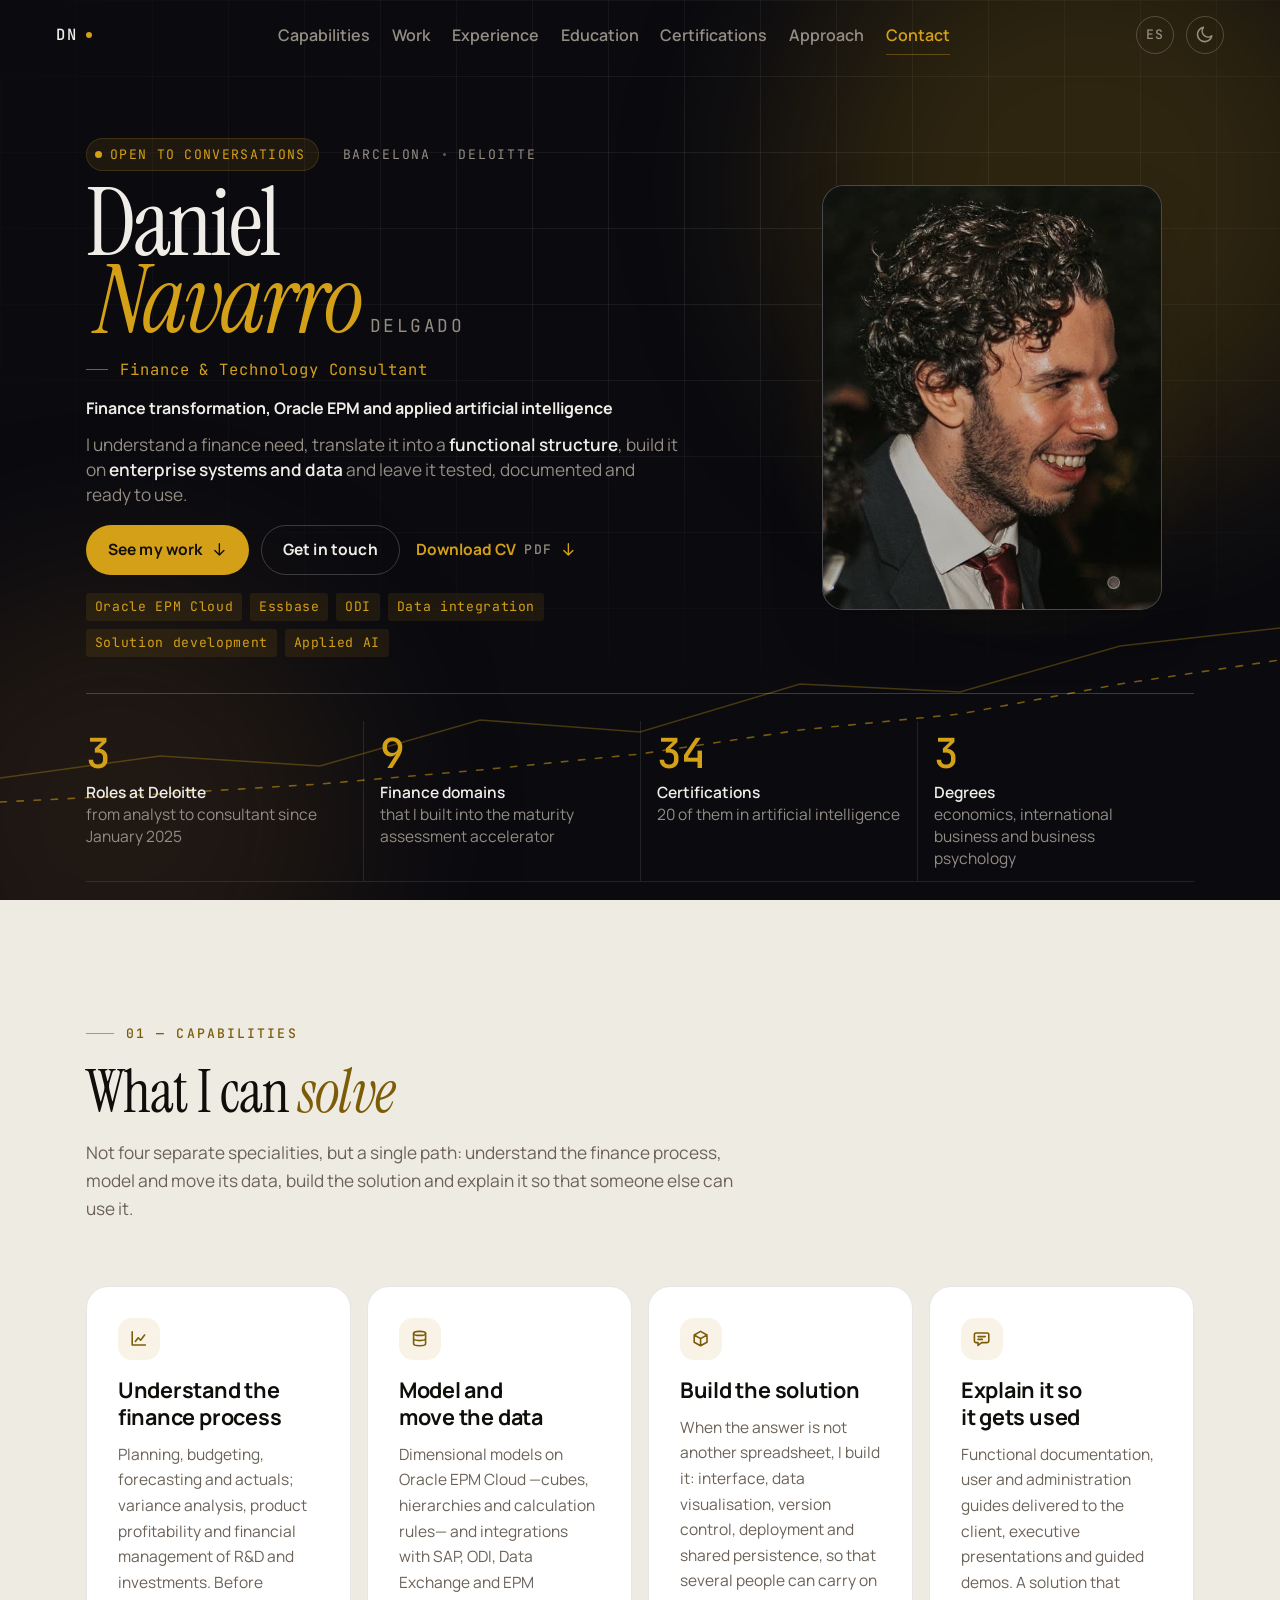
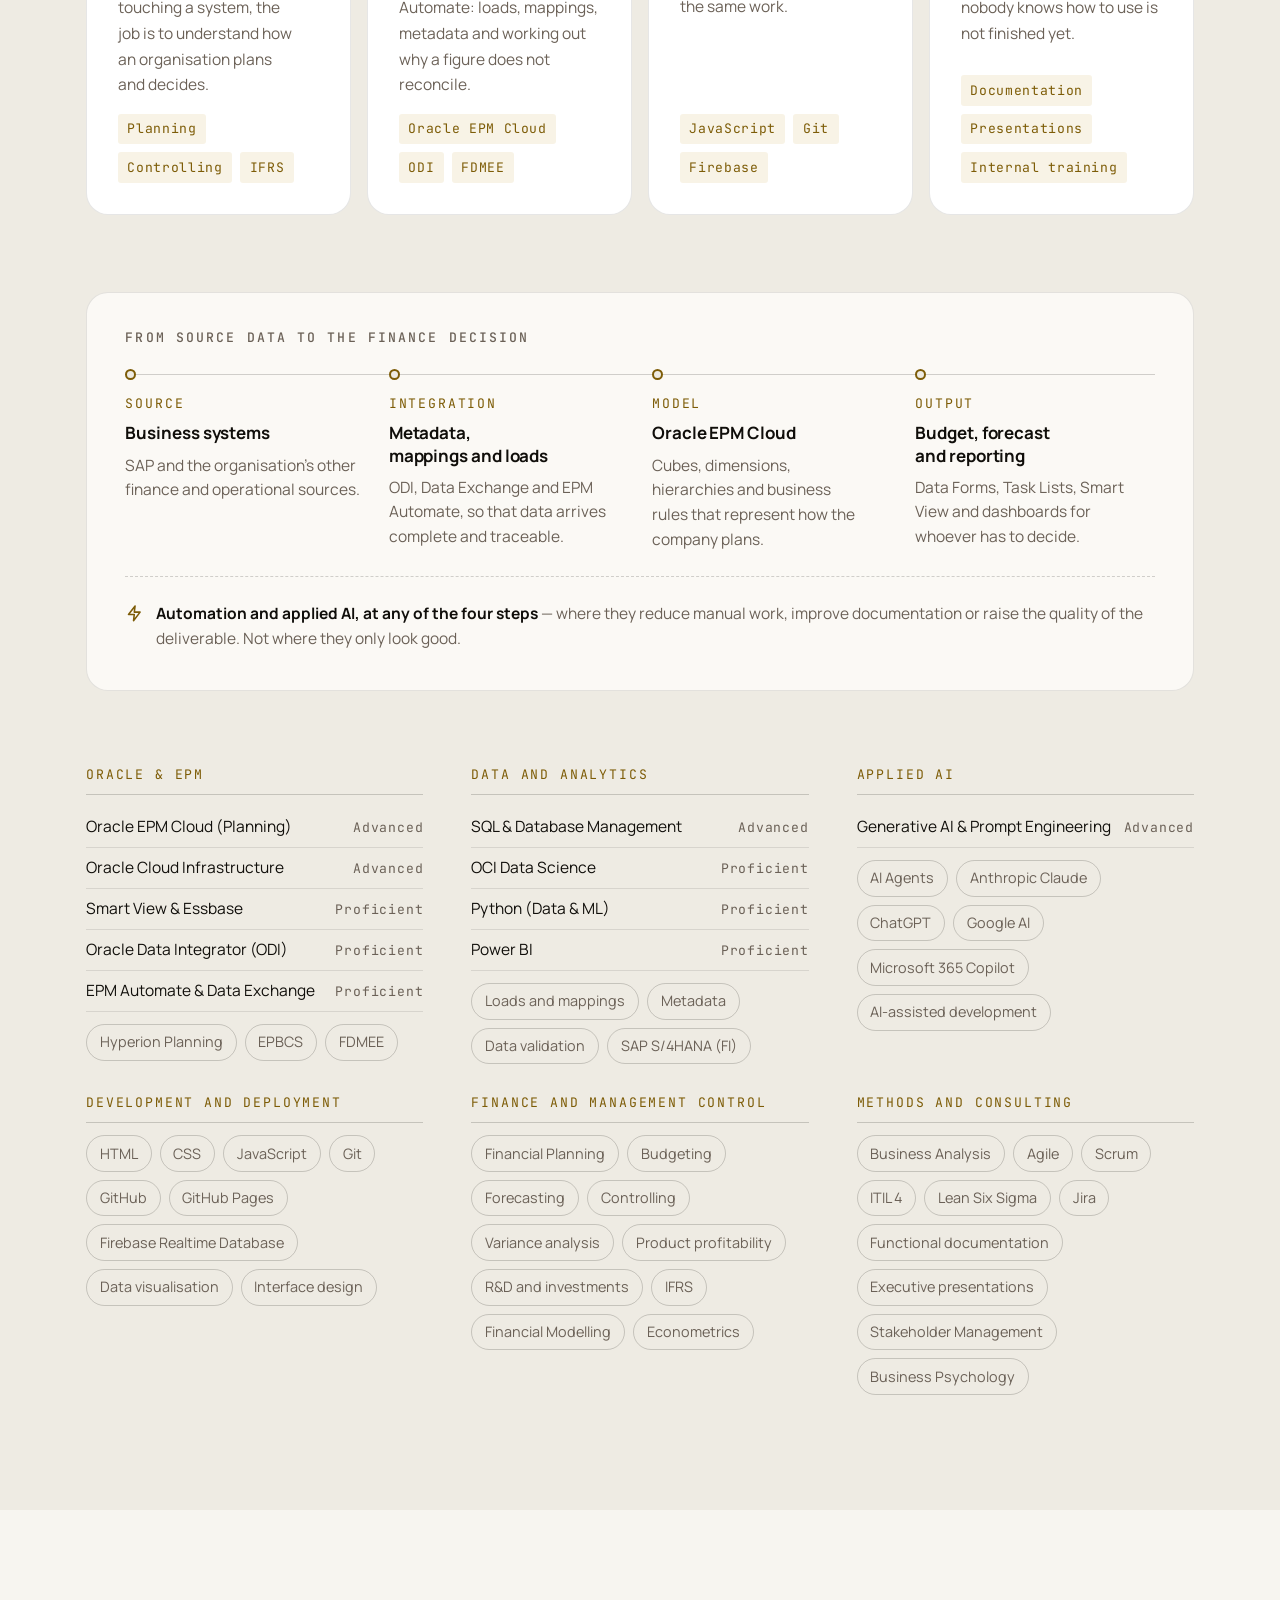
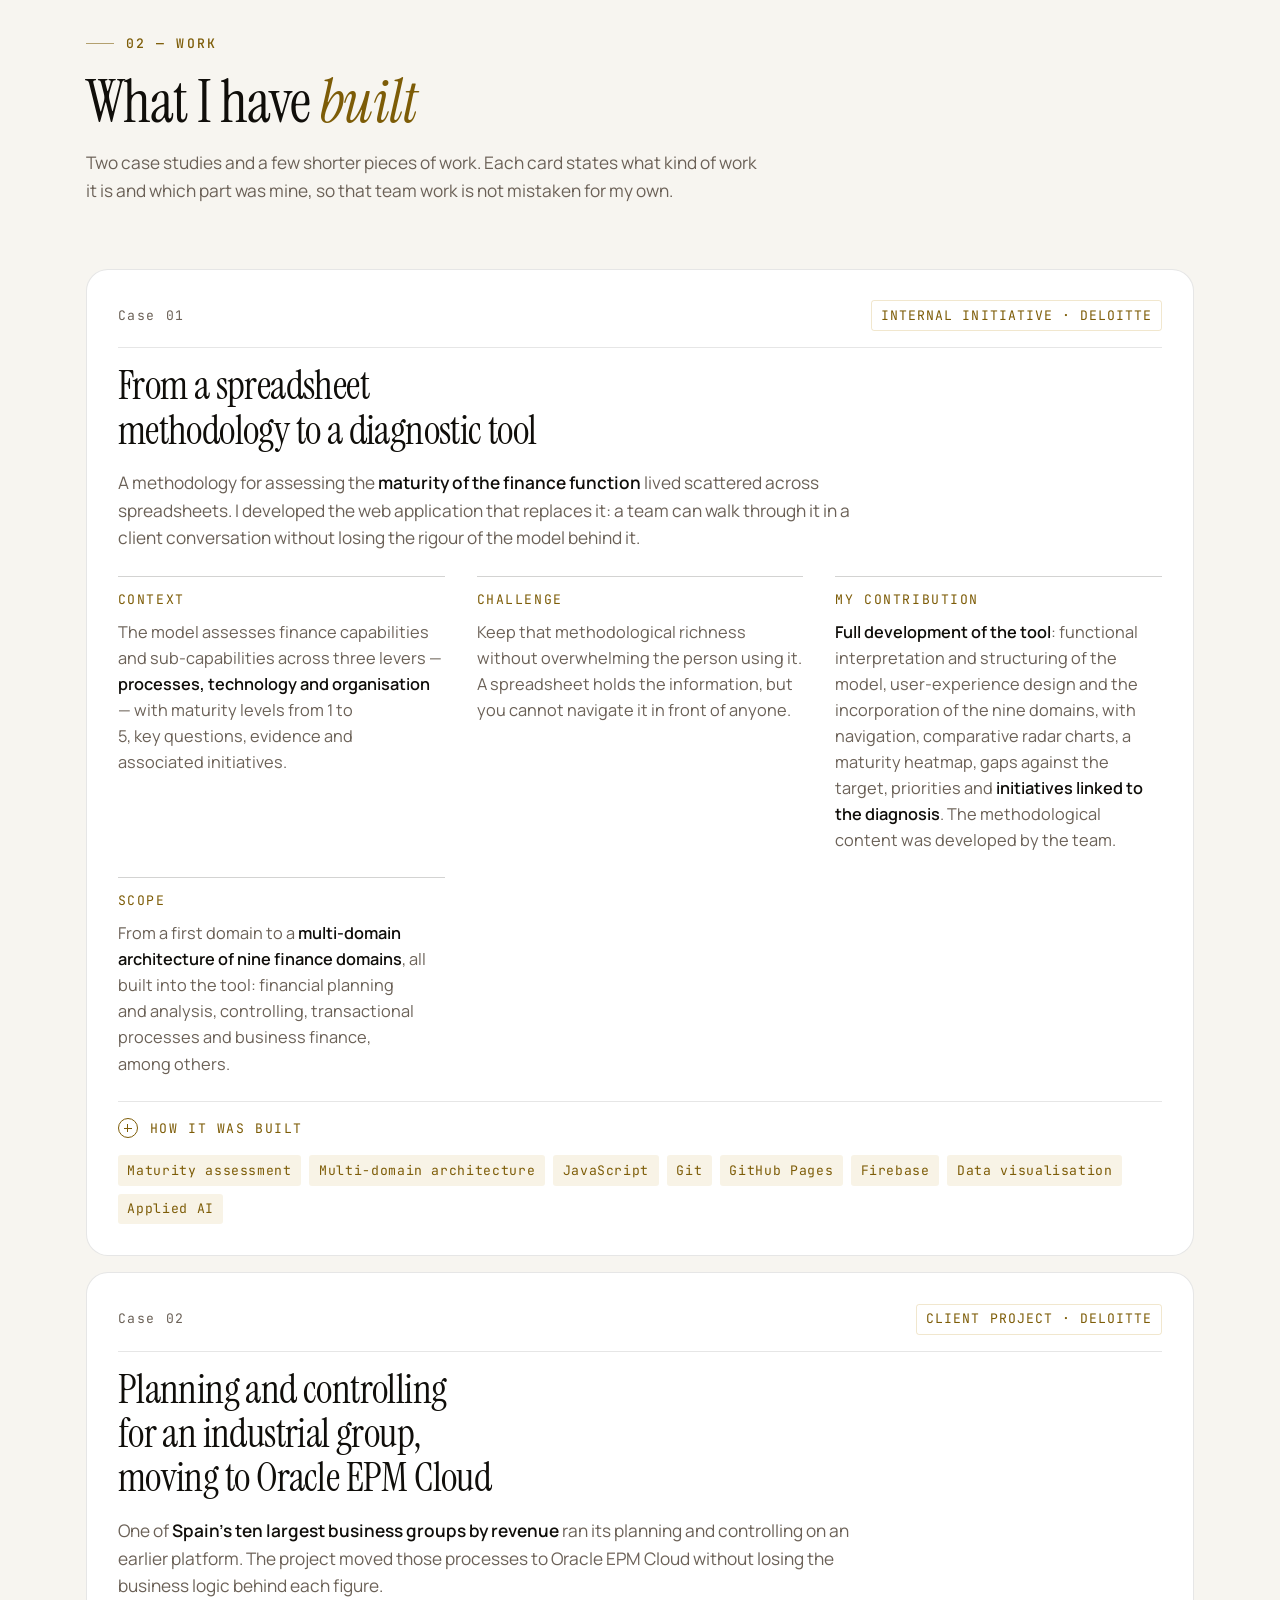
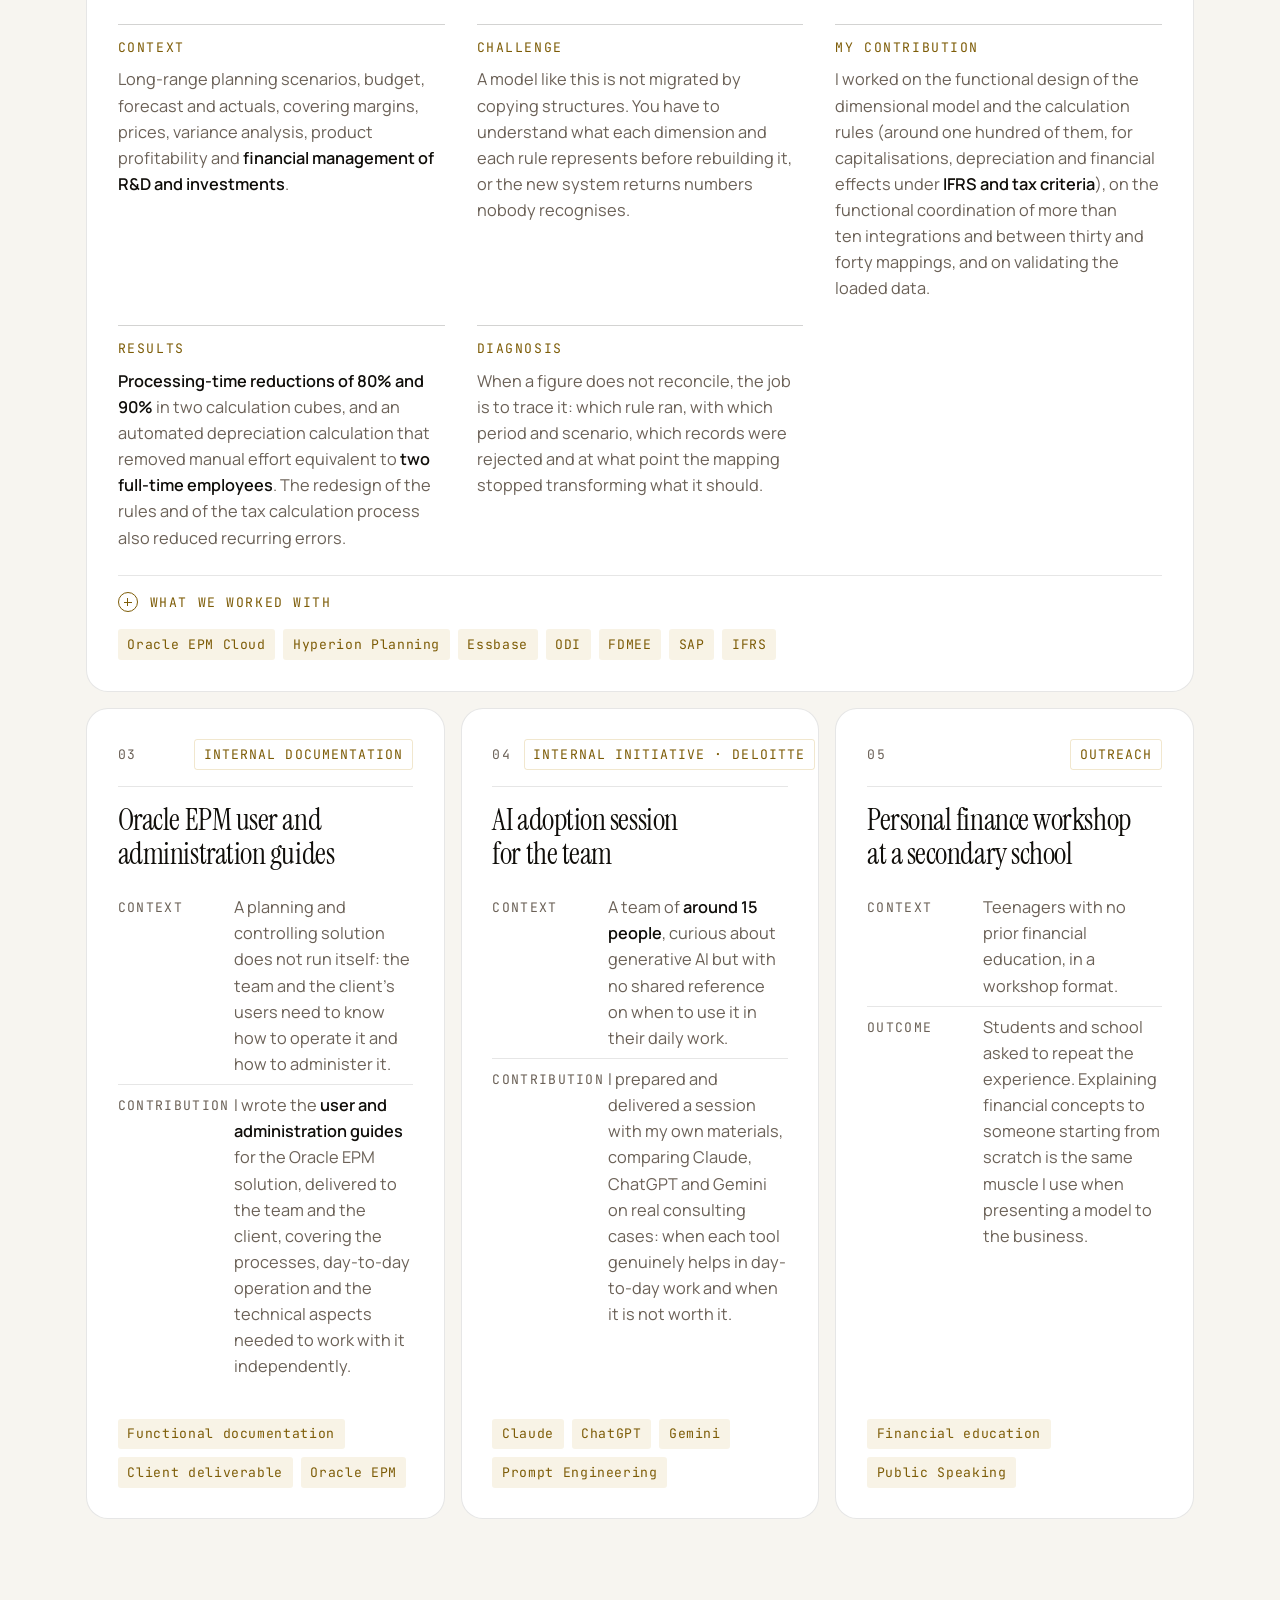
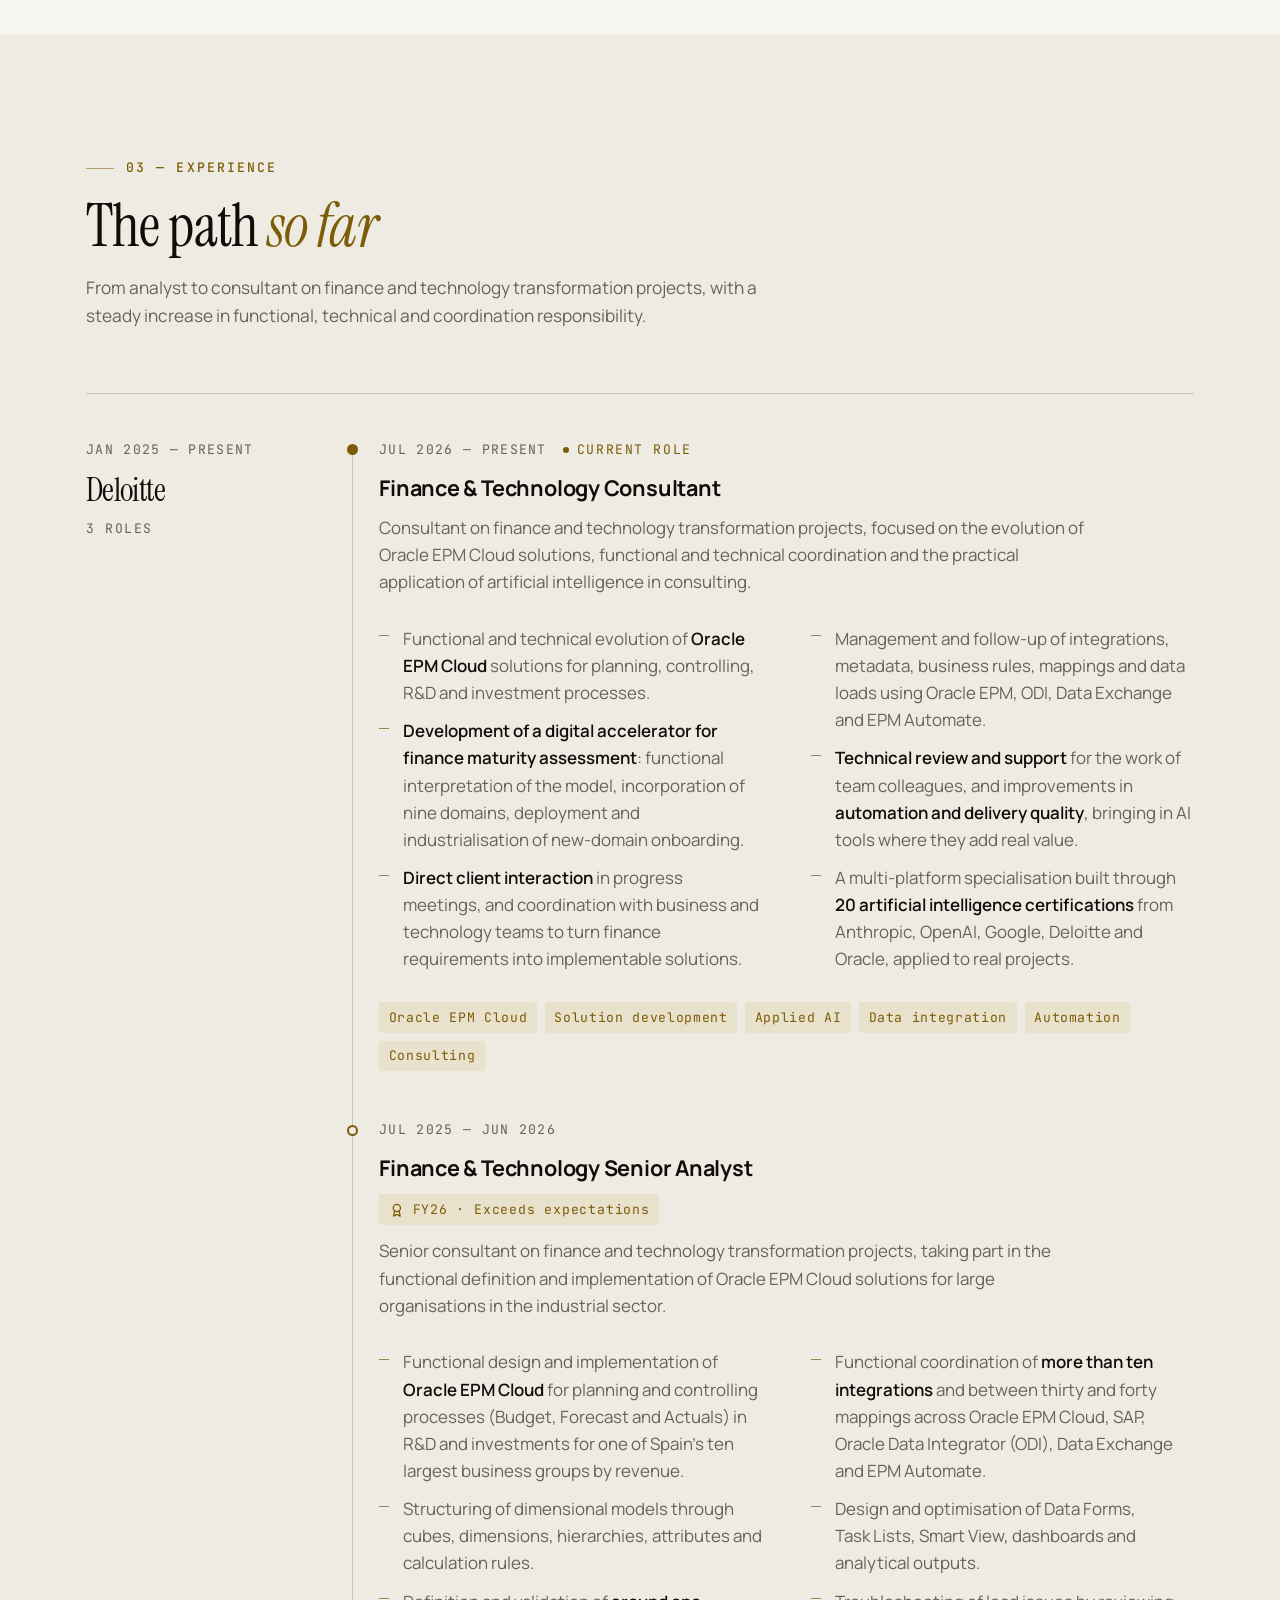
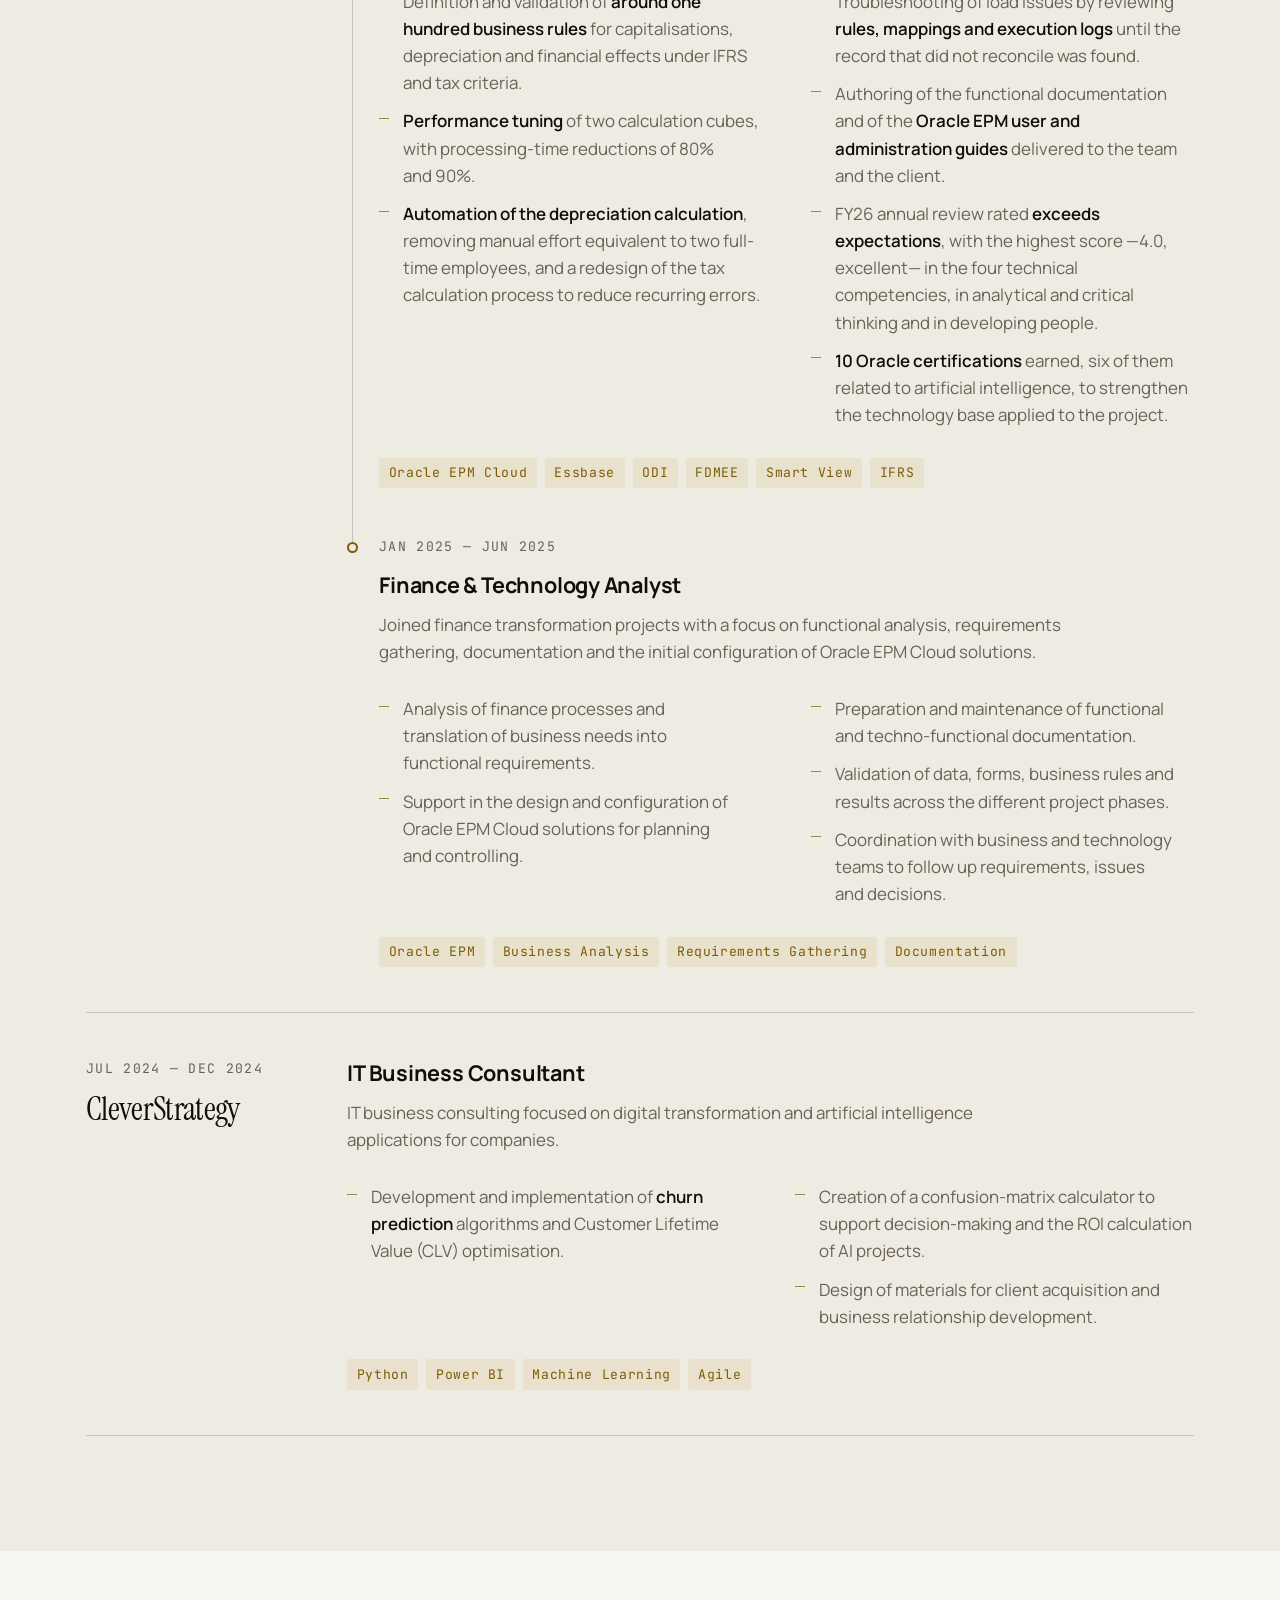
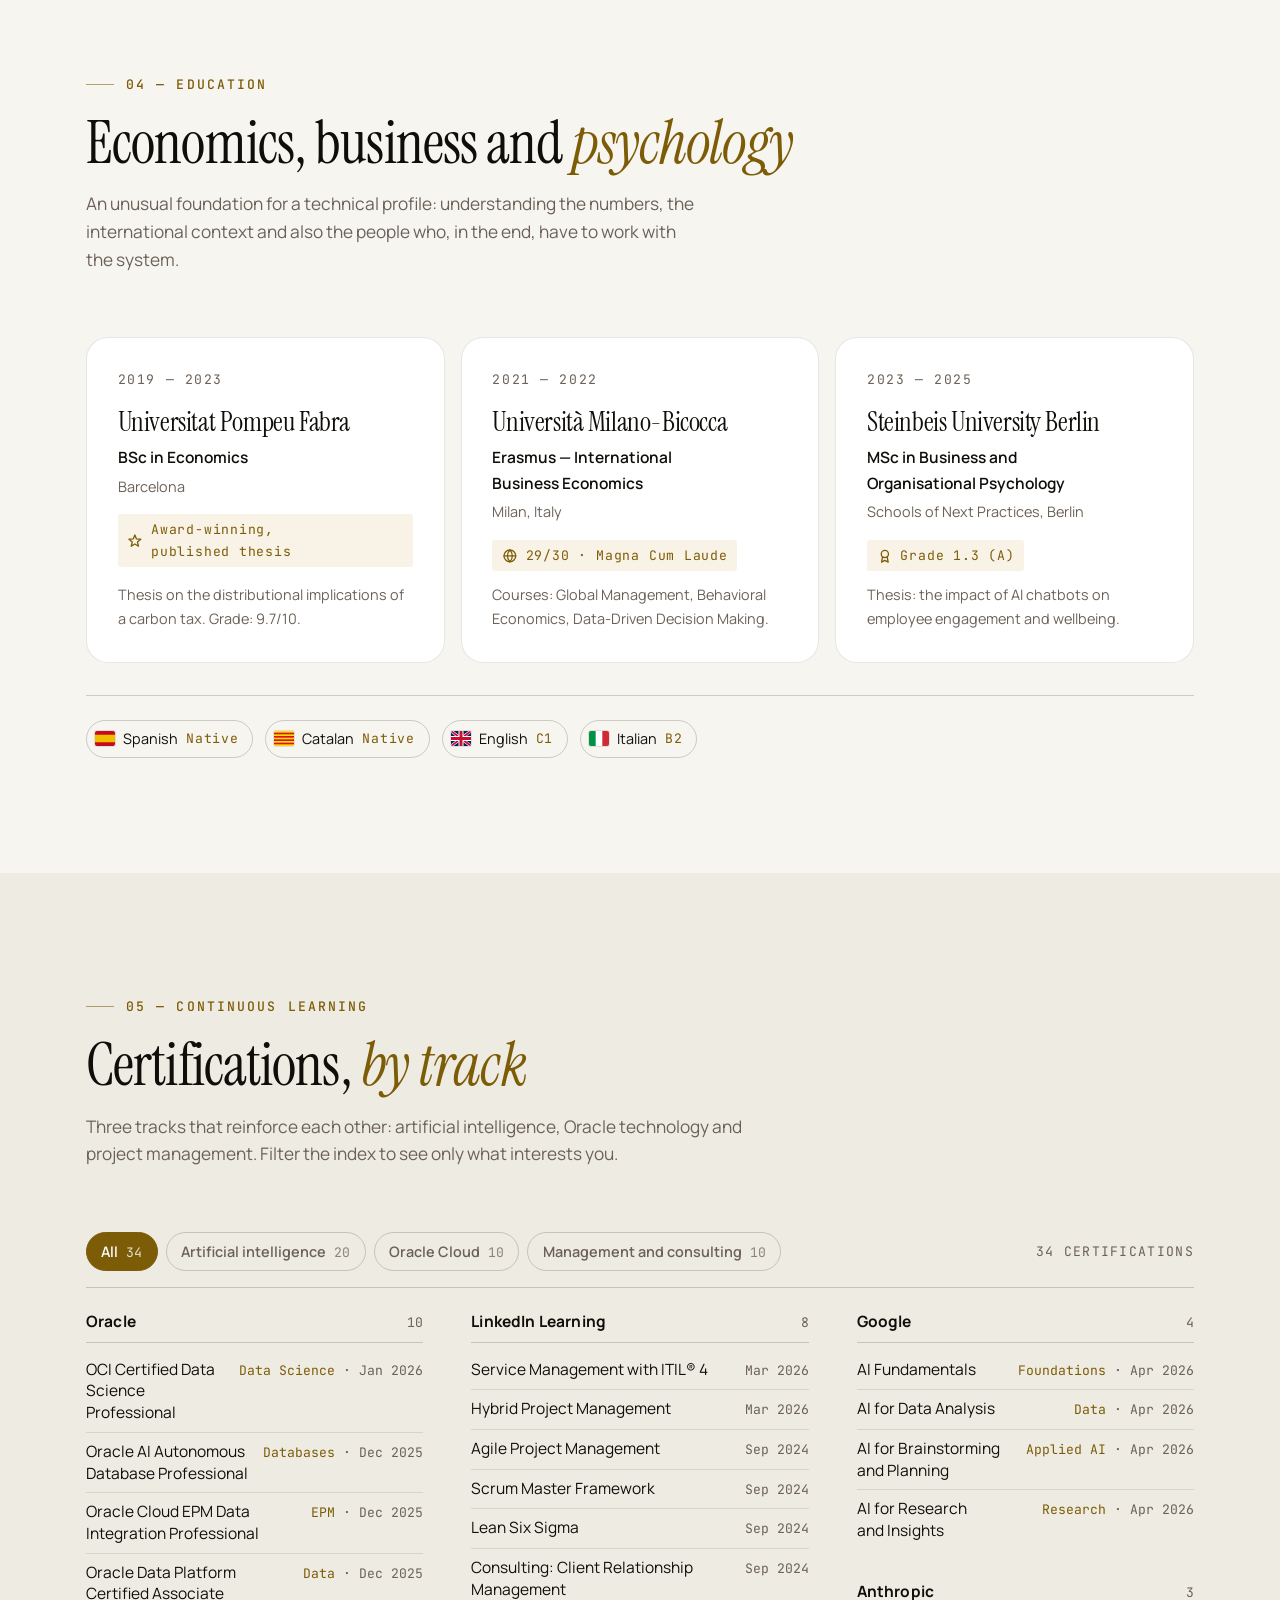
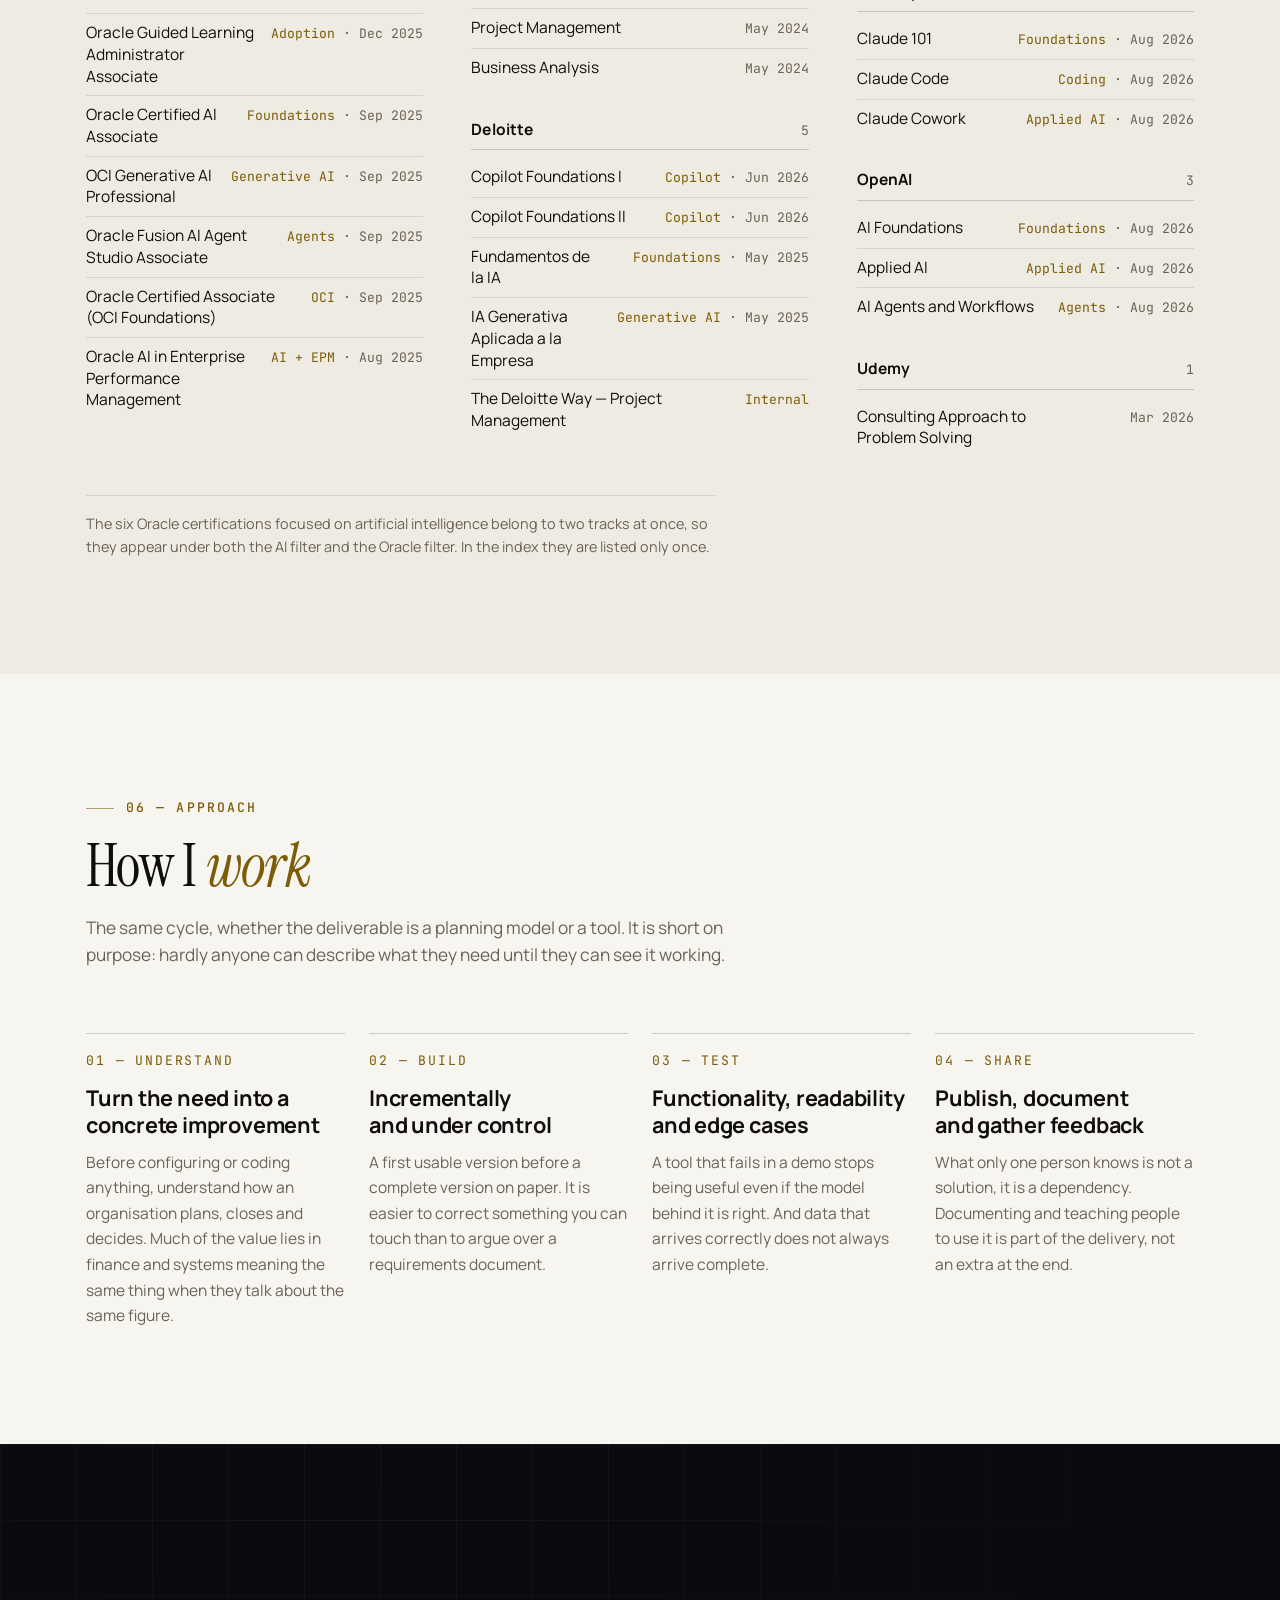
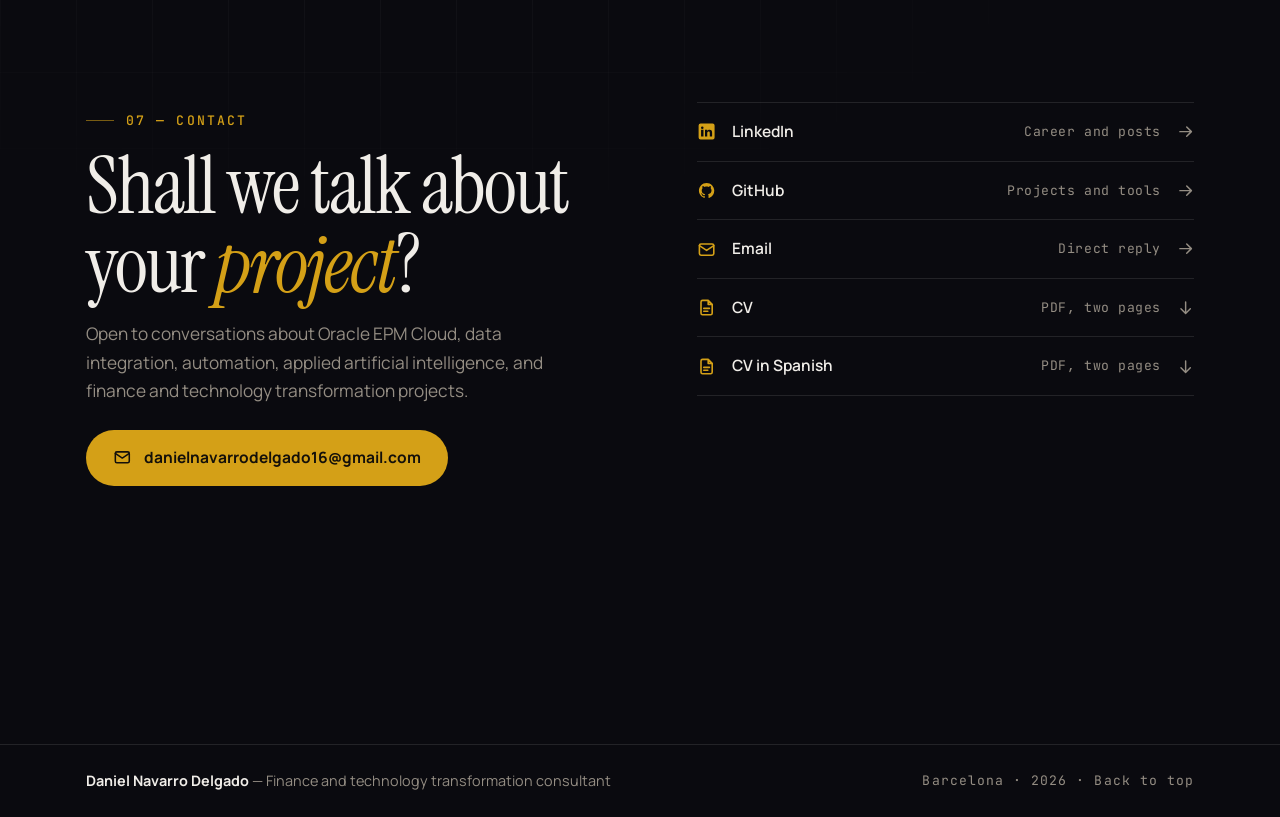
==== en/index.html @ 6138eb1d "Add the English version of the site en/index.html mirrors the Spanish page element by element (same " ====
<!DOCTYPE html>
<html lang="en">
<head>
  <meta charset="UTF-8" />
  <meta name="viewport" content="width=device-width, initial-scale=1.0" />
  <script>
    /* Se ejecuta antes de que se aplique el CSS, para que un visitante que
       eligió tema oscuro no vea un destello en claro al recargar. El resto
       de la lógica del tema (etiqueta, aria-pressed...) vive en
       assets/site.js, junto con el resto del script. */
    (function () {
      try {
        var stored = localStorage.getItem('theme');
        var dark = stored ? stored === 'dark' : window.matchMedia('(prefers-color-scheme: dark)').matches;
        if (dark) document.documentElement.setAttribute('data-theme', 'dark');
      } catch (e) {}
    })();
  </script>

  <title>Daniel Navarro Delgado — Finance &amp; Technology Consultant</title>
  <meta name="description" content="Finance transformation at Deloitte (Barcelona): design and evolution of planning and controlling models on Oracle EPM Cloud, data integration, automation and digital tools for finance teams." />
  <meta name="author" content="Daniel Navarro Delgado" />
  <meta name="color-scheme" content="light dark" />
  <meta name="theme-color" content="#f7f5f0" media="(prefers-color-scheme: light)" />
  <meta name="theme-color" content="#0a0a0f" media="(prefers-color-scheme: dark)" />

  <meta property="og:title" content="Daniel Navarro Delgado — Finance &amp; Technology Consultant" />
  <meta property="og:description" content="Planning and controlling models on Oracle EPM Cloud, data integration, automation and digital tools for finance teams. Deloitte · Barcelona." />
  <!-- Imagen para compartir en redes: 1200×630, la proporción que LinkedIn,
       WhatsApp y X muestran sin recortar. Versión con el texto en inglés. -->
  <meta property="og:image" content="https://danielnavarro1600.github.io/img/og-image-en.jpg" />
  <meta property="og:image:width" content="1200" />
  <meta property="og:image:height" content="630" />
  <meta property="og:image:alt" content="Portrait of Daniel Navarro Delgado next to his name and role, Finance &amp; Technology Consultant: finance transformation, Oracle EPM and applied artificial intelligence." />
  <meta property="og:type" content="profile" />
  <meta property="og:url" content="https://danielnavarro1600.github.io/en/" />
  <meta property="og:locale" content="en_GB" />
  <meta property="og:locale:alternate" content="es_ES" />
  <meta property="og:site_name" content="Daniel Navarro Delgado" />
  <meta name="twitter:card" content="summary_large_image" />
  <meta name="twitter:title" content="Daniel Navarro Delgado — Finance &amp; Technology Consultant" />
  <meta name="twitter:description" content="Oracle EPM Cloud, data integration, automation and tool development for finance teams. Deloitte · Barcelona." />
  <meta name="twitter:image" content="https://danielnavarro1600.github.io/img/og-image-en.jpg" />
  <meta name="twitter:image:alt" content="Portrait of Daniel Navarro Delgado next to his name and role, Finance &amp; Technology Consultant: finance transformation, Oracle EPM and applied artificial intelligence." />

  <link rel="canonical" href="https://danielnavarro1600.github.io/en/" />
  <!-- La misma página en cada idioma, para que los buscadores muestren la
       versión que corresponde a quien busca. -->
  <link rel="alternate" hreflang="es" href="https://danielnavarro1600.github.io/" />
  <link rel="alternate" hreflang="en" href="https://danielnavarro1600.github.io/en/" />
  <link rel="alternate" hreflang="x-default" href="https://danielnavarro1600.github.io/" />
  <link rel="icon" type="image/png" href="../img/favicon.png" />

  <link rel="preconnect" href="https://fonts.googleapis.com" />
  <link rel="preconnect" href="https://fonts.gstatic.com" crossorigin />
  <link href="https://fonts.googleapis.com/css2?family=Instrument+Serif:ital@0;1&family=Manrope:wght@400;500;600;700;800&family=JetBrains+Mono:wght@400;500&display=swap" rel="stylesheet" />

  <script type="application/ld+json">
  {
    "@context": "https://schema.org",
    "@type": "Person",
    "name": "Daniel Navarro Delgado",
    "jobTitle": "Finance & Technology Consultant",
    "description": "Finance transformation professional specialising in Oracle EPM, data integration, digital solution development and applied artificial intelligence.",
    "worksFor": {
      "@type": "Organization",
      "name": "Deloitte"
    },
    "url": "https://danielnavarro1600.github.io/en/",
    "image": "https://danielnavarro1600.github.io/img/foto-perfil.jpg",
    "email": "mailto:danielnavarrodelgado16@gmail.com",
    "sameAs": [
      "https://www.linkedin.com/in/daniel-navarro-delgado",
      "https://github.com/danielnavarro1600"
    ],
    "address": {
      "@type": "PostalAddress",
      "addressLocality": "Barcelona",
      "addressCountry": "ES"
    },
    "knowsLanguage": ["es", "ca", "en", "it"],
    "alumniOf": [
      { "@type": "EducationalOrganization", "name": "Universitat Pompeu Fabra" },
      { "@type": "EducationalOrganization", "name": "Università Milano-Bicocca" },
      { "@type": "EducationalOrganization", "name": "Steinbeis University Berlin" }
    ],
    "knowsAbout": [
      "Oracle EPM Cloud",
      "Hyperion Planning",
      "Essbase",
      "Oracle Data Integrator",
      "FDMEE",
      "Oracle Cloud Infrastructure",
      "Financial Transformation",
      "Financial Planning and Controlling",
      "Variance Analysis",
      "Product Profitability",
      "Data Integration",
      "Applied AI",
      "Generative AI",
      "Web Development",
      "Consulting"
    ],
    "hasCredential": [
      { "@type": "EducationalOccupationalCredential", "credentialCategory": "certification", "name": "Artificial intelligence (20 certifications)" },
      { "@type": "EducationalOccupationalCredential", "credentialCategory": "certification", "name": "Oracle Cloud & AI (10 certifications)" },
      { "@type": "EducationalOccupationalCredential", "credentialCategory": "certification", "name": "Project management and consulting (10 certifications)" }
    ]
  }
  </script>

  <link rel="stylesheet" href="../assets/site.css" />

  <noscript>
    <style>
      /* Sin JS no se añade .visible: el contenido debe verse igual. */
      .reveal { opacity: 1 !important; transform: none !important; transition: none !important; }
      /* Tampoco se añaden .scrolled ni .over-hero: se fija el fondo de la
         barra para que sus enlaces se lean sobre cualquier sección. */
      .nav::before { opacity: 1 !important; }
    </style>
  </noscript>
</head>

<body>

<!-- Versión en inglés de index.html: misma estructura, clases, IDs e iconos.
     Cualquier cambio de contenido (textos, puestos, certificaciones...) se
     hace en las dos páginas. El diseño y el comportamiento son compartidos
     (../assets/site.css y ../assets/site.js). -->

<!-- ============================ ICONOS ============================ -->
<!-- Iconos propios, dibujados en una rejilla de 24×24. Cada uno se usa con
     <svg class="icon" aria-hidden="true" focusable="false"><use href="#i-…"/></svg>;
     el color y el grosor del trazo los pone .icon en el CSS. LinkedIn y
     GitHub son marcas y van rellenas. -->
<svg class="icon-sprite" xmlns="http://www.w3.org/2000/svg" aria-hidden="true" focusable="false">
  <symbol id="i-arrow-down" viewBox="0 0 24 24"><path d="M12 4v16M5.5 13.5 12 20l6.5-6.5"/></symbol>
  <symbol id="i-arrow-right" viewBox="0 0 24 24"><path d="M4 12h16M13.5 5.5 20 12l-6.5 6.5"/></symbol>
  <symbol id="i-moon" viewBox="0 0 24 24"><path d="M21 13.5A9 9 0 1 1 10.5 3a7.5 7.5 0 0 0 10.5 10.5z"/></symbol>
  <symbol id="i-sun" viewBox="0 0 24 24"><circle cx="12" cy="12" r="4"/><path d="M12 3v2.5M12 18.5V21M3 12h2.5M18.5 12H21M5.64 5.64l1.77 1.77M16.6 16.6l1.77 1.77M5.64 18.36l1.77-1.77M16.6 7.4l1.77-1.77"/></symbol>
  <symbol id="i-chart" viewBox="0 0 24 24"><path d="M4 3.5V20h16.5M8 15.5l3.5-4.5 3 3 5-6.5"/></symbol>
  <symbol id="i-data" viewBox="0 0 24 24"><ellipse cx="12" cy="5.5" rx="7.5" ry="2.5"/><path d="M4.5 5.5v13c0 1.38 3.36 2.5 7.5 2.5s7.5-1.12 7.5-2.5v-13M4.5 12c0 1.38 3.36 2.5 7.5 2.5s7.5-1.12 7.5-2.5"/></symbol>
  <symbol id="i-cube" viewBox="0 0 24 24"><path d="M12 3l8 4.5v9L12 21l-8-4.5v-9L12 3zM4 7.5l8 4.5 8-4.5M12 12v9"/></symbol>
  <symbol id="i-chat" viewBox="0 0 24 24"><path d="M5 5h14a2 2 0 0 1 2 2v8a2 2 0 0 1-2 2h-7l-4.5 3.5V17H5a2 2 0 0 1-2-2V7a2 2 0 0 1 2-2zM7.5 9.5h9M7.5 13h5.5"/></symbol>
  <symbol id="i-bolt" viewBox="0 0 24 24"><path d="M13 2.5 4.5 13.5H12l-1 8 8.5-11H12l1-8z"/></symbol>
  <symbol id="i-award" viewBox="0 0 24 24"><circle cx="12" cy="9" r="5.5"/><path d="M8.5 13.3 7 21.5l5-2.5 5 2.5-1.5-8.2"/></symbol>
  <symbol id="i-star" viewBox="0 0 24 24"><path d="M12 3l2.47 6.1 6.57.46-5.05 4.24 1.59 6.39L12 16.7l-5.58 3.49 1.59-6.39-5.05-4.24 6.57-.46L12 3z"/></symbol>
  <symbol id="i-globe" viewBox="0 0 24 24"><circle cx="12" cy="12" r="9"/><path d="M3 12h18M12 3c2.5 2.5 3.8 5.5 3.8 9s-1.3 6.5-3.8 9c-2.5-2.5-3.8-5.5-3.8-9S9.5 5.5 12 3z"/></symbol>
  <symbol id="i-mail" viewBox="0 0 24 24"><rect x="3" y="5" width="18" height="14" rx="2"/><path d="M3 7l9 6 9-6"/></symbol>
  <symbol id="i-file" viewBox="0 0 24 24"><path d="M14 3H7a2 2 0 0 0-2 2v14a2 2 0 0 0 2 2h10a2 2 0 0 0 2-2V8l-5-5zM14 3v5h5M8.5 13h7M8.5 16.5h5"/></symbol>
  <symbol id="i-linkedin" viewBox="0 0 24 24"><path fill="currentColor" stroke="none" fill-rule="evenodd" d="M4.5 2h15A2.5 2.5 0 0 1 22 4.5v15a2.5 2.5 0 0 1-2.5 2.5h-15A2.5 2.5 0 0 1 2 19.5v-15A2.5 2.5 0 0 1 4.5 2zM8.2 7.2a1.6 1.6 0 1 1-3.2 0 1.6 1.6 0 0 1 3.2 0zM5.1 9.8h3v8.4h-3zM10 9.8h2.8v1.3c.5-.9 1.6-1.5 3-1.5 2.4 0 3.1 1.5 3.1 3.8v4.8h-2.9v-4.3c0-1.1-.3-1.9-1.4-1.9s-1.8.8-1.8 2v4.2H10z"/></symbol>
  <symbol id="i-github" viewBox="-2 -2 20 20"><path fill="currentColor" stroke="none" d="M8 0C3.58 0 0 3.58 0 8c0 3.54 2.29 6.53 5.47 7.59.4.07.55-.17.55-.38 0-.19-.01-.82-.01-1.49-2.01.37-2.53-.49-2.69-.94-.09-.23-.48-.94-.82-1.13-.28-.15-.68-.52-.01-.53.63-.01 1.08.58 1.23.82.72 1.21 1.87.87 2.33.66.07-.52.28-.87.51-1.07-1.78-.2-3.64-.89-3.64-3.95 0-.87.31-1.59.82-2.15-.08-.2-.36-1.02.08-2.12 0 0 .67-.21 2.2.82.64-.18 1.32-.27 2-.27.68 0 1.36.09 2 .27 1.53-1.04 2.2-.82 2.2-.82.44 1.1.16 1.92.08 2.12.51.56.82 1.27.82 2.15 0 3.07-1.87 3.75-3.65 3.95.29.25.54.73.54 1.48 0 1.07-.01 1.93-.01 2.2 0 .21.15.46.55.38A8.013 8.013 0 0 0 16 8c0-4.42-3.58-8-8-8z"/></symbol>
</svg>

<a href="#main" class="skip-link">Skip to content</a>

<!-- ============================ NAV ============================ -->
<nav class="nav over-hero" id="navbar">
  <span class="nav-progress" id="navProgress" aria-hidden="true"></span>

  <a href="#hero" class="nav-logo">DN<span aria-hidden="true"></span></a>

  <div class="nav-links" id="navLinks">
    <a href="#skills">Capabilities</a>
    <a href="#projects">Work</a>
    <a href="#experience">Experience</a>
    <a href="#education">Education</a>
    <a href="#certifications">Certifications</a>
    <a href="#approach">Approach</a>
    <a href="#contact" class="nav-link-cta">Contact</a>
  </div>

  <div class="nav-tools">
    <a class="icon-btn lang-switch" href="../" hreflang="es" lang="es">ES<span class="sr-only"> · Versión en español</span></a>
    <button class="icon-btn" id="themeToggle" onclick="toggleTheme()" aria-pressed="false" data-label-dark="Switch to dark theme" data-label-light="Switch to light theme">
      <svg class="icon theme-moon" aria-hidden="true" focusable="false"><use href="#i-moon"/></svg>
      <svg class="icon theme-sun" aria-hidden="true" focusable="false"><use href="#i-sun"/></svg>
      <span class="sr-only" id="themeLabel">Switch to dark theme</span>
    </button>
    <button class="hamburger" id="hamburger" onclick="toggleMenu()" aria-expanded="false" aria-controls="navLinks" aria-label="Open menu" data-label-open="Open menu" data-label-close="Close menu">
      <span></span><span></span><span></span>
    </button>
  </div>
</nav>

<main id="main">

<!-- ============================ HERO ============================ -->
<section class="hero" id="hero">
  <div class="hero-bg" aria-hidden="true">
    <div class="hero-grid"></div>
    <div class="hero-wash hero-wash-1"></div>
    <div class="hero-wash hero-wash-2"></div>
    <svg class="hero-plot" viewBox="0 0 1200 240" preserveAspectRatio="none" focusable="false">
      <path class="plot-solid" d="M0,190 L150,168 L300,178 L450,132 L600,144 L750,96 L900,104 L1050,58 L1200,40" />
      <path d="M0,214 L150,206 L300,196 L450,182 L600,166 L750,142 L900,126 L1050,96 L1200,72" />
    </svg>
  </div>

  <div class="wrap">
    <div class="hero-inner">
      <div>
        <div class="hero-top">
          <p class="hero-status"><b aria-hidden="true"></b> Open to conversations</p>
          <ul class="hero-meta">
            <li>Barcelona</li>
            <li>Deloitte</li>
          </ul>
        </div>

        <h1 class="hero-name">Daniel <em>Navarro<span> Delgado</span></em></h1>

        <p class="hero-position">Finance &amp; Technology Consultant</p>

        <p class="hero-role">Finance transformation, Oracle EPM and applied artificial intelligence</p>

        <p class="hero-lede">
          I understand a finance need, translate it into a <b>functional structure</b>, build it
          on <b>enterprise systems and data</b> and leave it tested, documented and ready to
          use.
        </p>

        <div class="hero-ctas">
          <a href="#projects" class="btn btn--solid">See my work <svg class="icon" aria-hidden="true" focusable="false"><use href="#i-arrow-down"/></svg></a>
          <a href="#contact" class="btn btn--ghost">Get in touch</a>
          <a href="../cv/cv-daniel-navarro-delgado-en.pdf" class="hero-cv" download>
            <span class="hero-cv-label">Download CV</span>
            <span class="hero-cv-meta">PDF</span>
            <svg class="icon" aria-hidden="true" focusable="false"><use href="#i-arrow-down"/></svg>
          </a>
        </div>

        <ul class="hero-tags">
          <li class="chip">Oracle EPM Cloud</li>
          <li class="chip">Essbase</li>
          <li class="chip">ODI</li>
          <li class="chip">Data integration</li>
          <li class="chip">Solution development</li>
          <li class="chip">Applied AI</li>
        </ul>
      </div>

      <figure class="hero-figure">
        <div class="hero-photo">
          <img
            src="../img/foto-perfil.jpg"
            alt="Portrait of Daniel Navarro Delgado"
            width="528" height="660"
            fetchpriority="high"
            decoding="async" />
        </div>
        <figcaption class="hero-caption">
          <span>Daniel Navarro Delgado</span>
          <span>Barcelona</span>
        </figcaption>
      </figure>
    </div>

    <!-- Cifras: cada una se sostiene con lo que aparece más abajo en la página.
         VERIFICAR: 34 es el total sin duplicar de las certificaciones listadas en
         #certifications (20 IA + 10 Oracle + 10 gestión, con 6 certificaciones
         Oracle de IA contadas en dos itinerarios). El JS lo recalcula desde el
         índice al cargar, así que basta con añadir o quitar entradas allí. -->
    <ul class="ledger">
      <li>
        <div class="ledger-num">3</div>
        <div class="ledger-label"><b>Roles at Deloitte</b> from analyst to consultant since January 2025</div>
      </li>
      <li>
        <div class="ledger-num">9</div>
        <div class="ledger-label"><b>Finance domains</b> that I built into the maturity assessment accelerator</div>
      </li>
      <li>
        <div class="ledger-num" id="certTotalHero">34</div>
        <div class="ledger-label"><b>Certifications</b> 20 of them in artificial intelligence</div>
      </li>
      <li>
        <div class="ledger-num">3</div>
        <div class="ledger-label"><b>Degrees</b> economics, international business and business psychology</div>
      </li>
    </ul>
  </div>
</section>

<!-- ======================== CAPACIDADES ======================== -->
<section class="section section--alt" id="skills">
  <div class="wrap">
    <div class="head head--wide reveal">
      <p class="eyebrow">01 — Capabilities</p>
      <h2 class="title">What I can <em>solve</em></h2>
      <p class="lede">
        Not four separate specialities, but a single path: understand the finance process,
        model and move its data, build the solution and explain it so that someone else can
        use it.
      </p>
    </div>

    <ul class="pillars stagger">
      <li class="card pillar reveal">
        <span class="pillar-icon"><svg class="icon" aria-hidden="true" focusable="false"><use href="#i-chart"/></svg></span>
        <h3>Understand the finance process</h3>
        <p>
          Planning, budgeting, forecasting and actuals; variance analysis, product
          profitability and financial management of R&amp;D and investments. Before touching a
          system, the job is to understand how an organisation plans and decides.
        </p>
        <ul class="tags">
          <li class="chip">Planning</li>
          <li class="chip">Controlling</li>
          <li class="chip">IFRS</li>
        </ul>
      </li>

      <li class="card pillar reveal">
        <span class="pillar-icon"><svg class="icon" aria-hidden="true" focusable="false"><use href="#i-data"/></svg></span>
        <h3>Model and move the data</h3>
        <p>
          Dimensional models on Oracle EPM Cloud —cubes, hierarchies and calculation rules— and
          integrations with SAP, ODI, Data Exchange and EPM Automate: loads, mappings, metadata
          and working out why a figure does not reconcile.
        </p>
        <ul class="tags">
          <li class="chip">Oracle EPM Cloud</li>
          <li class="chip">ODI</li>
          <li class="chip">FDMEE</li>
        </ul>
      </li>

      <li class="card pillar reveal">
        <span class="pillar-icon"><svg class="icon" aria-hidden="true" focusable="false"><use href="#i-cube"/></svg></span>
        <h3>Build the solution</h3>
        <p>
          When the answer is not another spreadsheet, I build it: interface, data
          visualisation, version control, deployment and shared persistence, so that several
          people can carry on the same work.
        </p>
        <ul class="tags">
          <li class="chip">JavaScript</li>
          <li class="chip">Git</li>
          <li class="chip">Firebase</li>
        </ul>
      </li>

      <li class="card pillar reveal">
        <span class="pillar-icon"><svg class="icon" aria-hidden="true" focusable="false"><use href="#i-chat"/></svg></span>
        <h3>Explain it so it gets used</h3>
        <p>
          Functional documentation, user and administration guides delivered to the client,
          executive presentations and guided demos. A solution that nobody knows how to use is
          not finished yet.
        </p>
        <ul class="tags">
          <li class="chip">Documentation</li>
          <li class="chip">Presentations</li>
          <li class="chip">Internal training</li>
        </ul>
      </li>
    </ul>

    <div class="flow-block reveal">
      <h3 class="flow-title">From source data to the finance decision</h3>
      <ol class="flow">
        <li class="flow-step">
          <span class="flow-kicker">Source</span>
          <h4>Business systems</h4>
          <p>SAP and the organisation's other finance and operational sources.</p>
        </li>
        <li class="flow-step">
          <span class="flow-kicker">Integration</span>
          <h4>Metadata, mappings and loads</h4>
          <p>ODI, Data Exchange and EPM Automate, so that data arrives complete and traceable.</p>
        </li>
        <li class="flow-step">
          <span class="flow-kicker">Model</span>
          <h4>Oracle EPM Cloud</h4>
          <p>Cubes, dimensions, hierarchies and business rules that represent how the company plans.</p>
        </li>
        <li class="flow-step">
          <span class="flow-kicker">Output</span>
          <h4>Budget, forecast and reporting</h4>
          <p>Data Forms, Task Lists, Smart View and dashboards for whoever has to decide.</p>
        </li>
      </ol>
      <p class="flow-layer">
        <svg class="icon" aria-hidden="true" focusable="false"><use href="#i-bolt"/></svg>
        <span><b>Automation and applied AI, at any of the four steps</b> — where they reduce
        manual work, improve documentation or raise the quality of the deliverable. Not where
        they only look good.</span>
      </p>
    </div>

    <div class="stack reveal">
      <div class="stack-group">
        <h3>Oracle &amp; EPM</h3>
        <div class="stack-row"><span>Oracle EPM Cloud (Planning)</span><span class="stack-level">Advanced</span></div>
        <div class="stack-row"><span>Oracle Cloud Infrastructure</span><span class="stack-level">Advanced</span></div>
        <div class="stack-row"><span>Smart View &amp; Essbase</span><span class="stack-level">Proficient</span></div>
        <div class="stack-row"><span>Oracle Data Integrator (ODI)</span><span class="stack-level">Proficient</span></div>
        <div class="stack-row"><span>EPM Automate &amp; Data Exchange</span><span class="stack-level">Proficient</span></div>
        <ul class="tags">
          <li class="pill">Hyperion Planning</li>
          <li class="pill">EPBCS</li>
          <li class="pill">FDMEE</li>
        </ul>
      </div>

      <div class="stack-group">
        <h3>Data and analytics</h3>
        <div class="stack-row"><span>SQL &amp; Database Management</span><span class="stack-level">Advanced</span></div>
        <div class="stack-row"><span>OCI Data Science</span><span class="stack-level">Proficient</span></div>
        <div class="stack-row"><span>Python (Data &amp; ML)</span><span class="stack-level">Proficient</span></div>
        <div class="stack-row"><span>Power BI</span><span class="stack-level">Proficient</span></div>
        <ul class="tags">
          <li class="pill">Loads and mappings</li>
          <li class="pill">Metadata</li>
          <li class="pill">Data validation</li>
          <li class="pill">SAP S/4HANA (FI)</li>
        </ul>
      </div>

      <div class="stack-group">
        <h3>Applied AI</h3>
        <div class="stack-row"><span>Generative AI &amp; Prompt Engineering</span><span class="stack-level">Advanced</span></div>
        <ul class="tags">
          <li class="pill">AI Agents</li>
          <li class="pill">Anthropic Claude</li>
          <li class="pill">ChatGPT</li>
          <li class="pill">Google AI</li>
          <li class="pill">Microsoft 365 Copilot</li>
          <li class="pill">AI-assisted development</li>
        </ul>
      </div>

      <div class="stack-group">
        <h3>Development and deployment</h3>
        <ul class="tags">
          <li class="pill">HTML</li>
          <li class="pill">CSS</li>
          <li class="pill">JavaScript</li>
          <li class="pill">Git</li>
          <li class="pill">GitHub</li>
          <li class="pill">GitHub Pages</li>
          <li class="pill">Firebase Realtime Database</li>
          <li class="pill">Data visualisation</li>
          <li class="pill">Interface design</li>
        </ul>
      </div>

      <div class="stack-group">
        <h3>Finance and management control</h3>
        <ul class="tags">
          <li class="pill">Financial Planning</li>
          <li class="pill">Budgeting</li>
          <li class="pill">Forecasting</li>
          <li class="pill">Controlling</li>
          <li class="pill">Variance analysis</li>
          <li class="pill">Product profitability</li>
          <li class="pill">R&amp;D and investments</li>
          <li class="pill">IFRS</li>
          <li class="pill">Financial Modelling</li>
          <li class="pill">Econometrics</li>
        </ul>
      </div>

      <div class="stack-group">
        <h3>Methods and consulting</h3>
        <ul class="tags">
          <li class="pill">Business Analysis</li>
          <li class="pill">Agile</li>
          <li class="pill">Scrum</li>
          <li class="pill">ITIL 4</li>
          <li class="pill">Lean Six Sigma</li>
          <li class="pill">Jira</li>
          <li class="pill">Functional documentation</li>
          <li class="pill">Executive presentations</li>
          <li class="pill">Stakeholder Management</li>
          <li class="pill">Business Psychology</li>
        </ul>
      </div>
    </div>
  </div>
</section>

<!-- ========================== TRABAJO ========================== -->
<section class="section" id="projects">
  <div class="wrap">
    <div class="head head--wide reveal">
      <p class="eyebrow">02 — Work</p>
      <h2 class="title">What I have <em>built</em></h2>
      <p class="lede">
        Two case studies and a few shorter pieces of work. Each card states what kind of work
        it is and which part was mine, so that team work is not mistaken for my own.
      </p>
    </div>

    <ul class="work stagger">

      <!-- NOTA DE PUBLICACIÓN: el acelerador se describe por lo que hace, sin su
           nombre interno de producto ni detalle de la metodología, por tratarse de
           un activo interno. Si la denominación está autorizada para uso público,
           puede añadirse en el título y en la etiqueta. -->
      <li class="card work-card work-card--feature reveal">
        <div class="work-top">
          <span class="work-idx">Case 01</span>
          <span class="work-kind">Internal initiative · Deloitte</span>
        </div>
        <h3>From a spreadsheet methodology to a diagnostic tool</h3>
        <p class="case-lede">
          A methodology for assessing the <b>maturity of the finance function</b> lived scattered
          across spreadsheets. I developed the web application that replaces it: a team can walk
          through it in a client conversation without losing the rigour of the model behind it.
        </p>

        <dl class="case-facts">
          <div>
            <dt>Context</dt>
            <dd>The model assesses finance capabilities and sub-capabilities across three levers
              —<b>processes, technology and organisation</b>— with maturity levels from 1 to 5,
              key questions, evidence and associated initiatives.</dd>
          </div>
          <div>
            <dt>Challenge</dt>
            <dd>Keep that methodological richness without overwhelming the person using it. A
              spreadsheet holds the information, but you cannot navigate it in front of anyone.</dd>
          </div>
          <div>
            <dt>My contribution</dt>
            <dd><b>Full development of the tool</b>: functional interpretation and structuring of
              the model, user-experience design and the incorporation of the nine domains, with
              navigation, comparative radar charts, a maturity heatmap, gaps against the target,
              priorities and <b>initiatives linked to the diagnosis</b>. The methodological content
              was developed by the team.</dd>
          </div>
          <div>
            <dt>Scope</dt>
            <dd>From a first domain to a <b>multi-domain architecture of nine finance
              domains</b>, all built into the tool: financial planning and analysis, controlling,
              transactional processes and business finance, among others.</dd>
          </div>
        </dl>

        <details class="case-more">
          <summary>How it was built</summary>
          <ul>
            <li><strong>Short iterations.</strong> A first usable version before a complete version on paper; then improvements in robustness, functionality and design before each review.</li>
            <li><strong>Version control with Git and GitHub</strong>, with separate branches for development and publishing, and only stable versions merged into the main branch.</li>
            <li><strong>Publishing with GitHub Pages</strong>, also solving everything around a deployment: caching, version updates and continuity between sessions.</li>
            <li><strong>Shared persistence with Firebase</strong>, to move from data stored in a single browser to scenarios that several people can carry on.</li>
            <li><strong>Industrialised domain onboarding</strong>: a parameterisable data structure that allows a new domain to be added without rebuilding the tool.</li>
            <li><strong>Functional and edge-case testing</strong> before every delivery.</li>
            <li><strong>Executive presentation and guided demo</strong>, already used in client conversations. Because it is an interactive tool, walking through it explains its value far better than a set of screenshots.</li>
          </ul>
        </details>

        <ul class="tags">
          <li class="chip">Maturity assessment</li>
          <li class="chip">Multi-domain architecture</li>
          <li class="chip">JavaScript</li>
          <li class="chip">Git</li>
          <li class="chip">GitHub Pages</li>
          <li class="chip">Firebase</li>
          <li class="chip">Data visualisation</li>
          <li class="chip">Applied AI</li>
        </ul>
      </li>

      <li class="card work-card work-card--feature reveal">
        <div class="work-top">
          <span class="work-idx">Case 02</span>
          <span class="work-kind">Client project · Deloitte</span>
        </div>
        <h3>Planning and controlling for an industrial group, moving to Oracle EPM Cloud</h3>
        <p class="case-lede">
          One of <b>Spain's ten largest business groups by revenue</b> ran its planning and
          controlling on an earlier platform. The project moved those processes to Oracle EPM
          Cloud without losing the business logic behind each figure.
        </p>

        <dl class="case-facts">
          <div>
            <dt>Context</dt>
            <dd>Long-range planning scenarios, budget, forecast and actuals, covering margins,
              prices, variance analysis, product profitability and <b>financial management of
              R&amp;D and investments</b>.</dd>
          </div>
          <div>
            <dt>Challenge</dt>
            <dd>A model like this is not migrated by copying structures. You have to understand
              what each dimension and each rule represents before rebuilding it, or the new system
              returns numbers nobody recognises.</dd>
          </div>
          <div>
            <dt>My contribution</dt>
            <dd>I worked on the functional design of the dimensional model and the calculation
              rules (around one hundred of them, for capitalisations, depreciation and financial
              effects under <b>IFRS and tax criteria</b>), on the functional coordination of more
              than ten integrations and between thirty and forty mappings, and on validating the
              loaded data.</dd>
          </div>
          <div>
            <dt>Results</dt>
            <dd><b>Processing-time reductions of 80% and 90%</b> in two calculation cubes, and an
              automated depreciation calculation that removed manual effort equivalent to
              <b>two full-time employees</b>. The redesign of the rules and of the tax calculation
              process also reduced recurring errors.</dd>
          </div>
          <div>
            <dt>Diagnosis</dt>
            <dd>When a figure does not reconcile, the job is to trace it: which rule ran, with
              which period and scenario, which records were rejected and at what point the mapping
              stopped transforming what it should.</dd>
          </div>
        </dl>

        <details class="case-more">
          <summary>What we worked with</summary>
          <ul>
            <li><strong>Oracle EPM Cloud and Hyperion Planning</strong>, with Essbase as the calculation engine of the model.</li>
            <li><strong>Integrations</strong> with SAP and other business sources through ODI, FDMEE, Data Exchange and EPM Automate.</li>
            <li><strong>Data and metadata loads</strong>, business rules, mappings and review of execution logs to locate the source of a difference.</li>
            <li><strong>Validation in test environments</strong> before every production update.</li>
            <li><strong>Analytical outputs</strong>: Data Forms, Task Lists, Smart View and dashboards for whoever has to decide.</li>
          </ul>
        </details>

        <ul class="tags">
          <li class="chip">Oracle EPM Cloud</li>
          <li class="chip">Hyperion Planning</li>
          <li class="chip">Essbase</li>
          <li class="chip">ODI</li>
          <li class="chip">FDMEE</li>
          <li class="chip">SAP</li>
          <li class="chip">IFRS</li>
        </ul>
      </li>

      <li class="card work-card reveal">
        <div class="work-top">
          <span class="work-idx">03</span>
          <span class="work-kind">Internal documentation</span>
        </div>
        <h3>Oracle EPM user and administration guides</h3>
        <dl class="work-facts">
          <div>
            <dt>Context</dt>
            <dd>A planning and controlling solution does not run itself: the team and the client's
              users need to know how to operate it and how to administer it.</dd>
          </div>
          <div>
            <dt>Contribution</dt>
            <dd>I wrote the <b>user and administration guides</b> for the Oracle EPM solution,
              delivered to the team and the client, covering the processes, day-to-day operation
              and the technical aspects needed to work with it independently.</dd>
          </div>
        </dl>
        <ul class="tags">
          <li class="chip">Functional documentation</li>
          <li class="chip">Client deliverable</li>
          <li class="chip">Oracle EPM</li>
        </ul>
      </li>

      <li class="card work-card reveal">
        <div class="work-top">
          <span class="work-idx">04</span>
          <span class="work-kind">Internal initiative · Deloitte</span>
        </div>
        <h3>AI adoption session for the team</h3>
        <dl class="work-facts">
          <div>
            <dt>Context</dt>
            <dd>A team of <b>around 15 people</b>, curious about generative AI but with no shared
              reference on when to use it in their daily work.</dd>
          </div>
          <div>
            <dt>Contribution</dt>
            <dd>I prepared and delivered a session with my own materials, comparing Claude, ChatGPT
              and Gemini on real consulting cases: when each tool genuinely helps in day-to-day work
              and when it is not worth it.</dd>
          </div>
        </dl>
        <ul class="tags">
          <li class="chip">Claude</li>
          <li class="chip">ChatGPT</li>
          <li class="chip">Gemini</li>
          <li class="chip">Prompt Engineering</li>
        </ul>
      </li>

      <li class="card work-card reveal">
        <div class="work-top">
          <span class="work-idx">05</span>
          <span class="work-kind">Outreach</span>
        </div>
        <h3>Personal finance workshop at a secondary school</h3>
        <dl class="work-facts">
          <div>
            <dt>Context</dt>
            <dd>Teenagers with no prior financial education, in a workshop format.</dd>
          </div>
          <div>
            <dt>Outcome</dt>
            <dd>Students and school asked to repeat the experience. Explaining financial concepts
              to someone starting from scratch is the same muscle I use when presenting a model to
              the business.</dd>
          </div>
        </dl>
        <ul class="tags">
          <li class="chip">Financial education</li>
          <li class="chip">Public Speaking</li>
        </ul>
      </li>

    </ul>
  </div>
</section>

<!-- ========================= TRAYECTORIA ========================= -->
<section class="section section--alt" id="experience">
  <div class="wrap">
    <div class="head head--wide reveal">
      <p class="eyebrow">03 — Experience</p>
      <h2 class="title">The path <em>so far</em></h2>
      <p class="lede">
        From analyst to consultant on finance and technology transformation projects, with a
        steady increase in functional, technical and coordination responsibility.
      </p>
    </div>

    <ol class="timeline">

      <!-- Los tres puestos en Deloitte forman una sola entrada: a la izquierda,
           la empresa y el periodo total (fijos al desplazarse, en escritorio);
           a la derecha, los puestos del más reciente al más antiguo, unidos
           por un riel. Si se añade un puesto, actualizar también «3 roles». -->
      <li class="tl-item tl-item--group">
        <div class="tl-aside reveal">
          <p class="tl-period"><time datetime="2025-01">Jan 2025</time> — Present</p>
          <h3 class="tl-company">Deloitte</h3>
          <p class="tl-count">3 roles</p>
        </div>
        <ol class="tl-roles">

          <li class="tl-role-item tl-role-item--now reveal">
            <p class="tl-period"><span><time datetime="2026-07">Jul 2026</time> — Present</span> <span class="tl-now">Current role</span></p>
            <h4 class="tl-role">Finance &amp; Technology Consultant</h4>
            <p class="tl-desc">
              Consultant on finance and technology transformation projects, focused on the
              evolution of Oracle EPM Cloud solutions, functional and technical coordination and
              the practical application of artificial intelligence in consulting.
            </p>
            <ul class="tl-list">
              <li>Functional and technical evolution of <strong>Oracle EPM Cloud</strong> solutions for planning, controlling, R&amp;D and investment processes.</li>
              <li><strong>Development of a digital accelerator for finance maturity assessment</strong>: functional interpretation of the model, incorporation of nine domains, deployment and industrialisation of new-domain onboarding.</li>
              <li><strong>Direct client interaction</strong> in progress meetings, and coordination with business and technology teams to turn finance requirements into implementable solutions.</li>
              <li>Management and follow-up of integrations, metadata, business rules, mappings and data loads using Oracle EPM, ODI, Data Exchange and EPM Automate.</li>
              <li><strong>Technical review and support</strong> for the work of team colleagues, and improvements in <strong>automation and delivery quality</strong>, bringing in AI tools where they add real value.</li>
              <li>A multi-platform specialisation built through <strong>20 artificial intelligence certifications</strong> from Anthropic, OpenAI, Google, Deloitte and Oracle, applied to real projects.</li>
            </ul>
            <ul class="tags">
              <li class="chip">Oracle EPM Cloud</li>
              <li class="chip">Solution development</li>
              <li class="chip">Applied AI</li>
              <li class="chip">Data integration</li>
              <li class="chip">Automation</li>
              <li class="chip">Consulting</li>
            </ul>
          </li>

          <li class="tl-role-item reveal">
            <p class="tl-period"><span><time datetime="2025-07">Jul 2025</time> — <time datetime="2026-06">Jun 2026</time></span></p>
            <h4 class="tl-role">Finance &amp; Technology Senior Analyst</h4>
            <span class="edu-mark"><svg class="icon" aria-hidden="true" focusable="false"><use href="#i-award"/></svg> FY26 · Exceeds expectations</span>
            <p class="tl-desc">
              Senior consultant on finance and technology transformation projects, taking part in
              the functional definition and implementation of Oracle EPM Cloud solutions for large
              organisations in the industrial sector.
            </p>
            <ul class="tl-list">
              <li>Functional design and implementation of <strong>Oracle EPM Cloud</strong> for planning and controlling processes (Budget, Forecast and Actuals) in R&amp;D and investments for one of Spain's ten largest business groups by revenue.</li>
              <li>Structuring of dimensional models through cubes, dimensions, hierarchies, attributes and calculation rules.</li>
              <li>Definition and validation of <strong>around one hundred business rules</strong> for capitalisations, depreciation and financial effects under IFRS and tax criteria.</li>
              <li><strong>Performance tuning</strong> of two calculation cubes, with processing-time reductions of 80% and 90%.</li>
              <li><strong>Automation of the depreciation calculation</strong>, removing manual effort equivalent to two full-time employees, and a redesign of the tax calculation process to reduce recurring errors.</li>
              <li>Functional coordination of <strong>more than ten integrations</strong> and between thirty and forty mappings across Oracle EPM Cloud, SAP, Oracle Data Integrator (ODI), Data Exchange and EPM Automate.</li>
              <li>Design and optimisation of Data Forms, Task Lists, Smart View, dashboards and analytical outputs.</li>
              <li>Troubleshooting of load issues by reviewing <strong>rules, mappings and execution logs</strong> until the record that did not reconcile was found.</li>
              <li>Authoring of the functional documentation and of the <strong>Oracle EPM user and administration guides</strong> delivered to the team and the client.</li>
              <li>FY26 annual review rated <strong>exceeds expectations</strong>, with the highest score —4.0, excellent— in the four technical competencies, in analytical and critical thinking and in developing people.</li>
              <li><strong>10 Oracle certifications</strong> earned, six of them related to artificial intelligence, to strengthen the technology base applied to the project.</li>
            </ul>
            <ul class="tags">
              <li class="chip">Oracle EPM Cloud</li>
              <li class="chip">Essbase</li>
              <li class="chip">ODI</li>
              <li class="chip">FDMEE</li>
              <li class="chip">Smart View</li>
              <li class="chip">IFRS</li>
            </ul>
          </li>

          <li class="tl-role-item reveal">
            <p class="tl-period"><span><time datetime="2025-01">Jan 2025</time> — <time datetime="2025-06">Jun 2025</time></span></p>
            <h4 class="tl-role">Finance &amp; Technology Analyst</h4>
            <p class="tl-desc">
              Joined finance transformation projects with a focus on functional analysis,
              requirements gathering, documentation and the initial configuration of Oracle EPM
              Cloud solutions.
            </p>
            <ul class="tl-list">
              <li>Analysis of finance processes and translation of business needs into functional requirements.</li>
              <li>Support in the design and configuration of Oracle EPM Cloud solutions for planning and controlling.</li>
              <li>Preparation and maintenance of functional and techno-functional documentation.</li>
              <li>Validation of data, forms, business rules and results across the different project phases.</li>
              <li>Coordination with business and technology teams to follow up requirements, issues and decisions.</li>
            </ul>
            <ul class="tags">
              <li class="chip">Oracle EPM</li>
              <li class="chip">Business Analysis</li>
              <li class="chip">Requirements Gathering</li>
              <li class="chip">Documentation</li>
            </ul>
          </li>

        </ol>
      </li>

      <li class="tl-item reveal">
        <div class="tl-aside">
          <p class="tl-period"><time datetime="2024-07">Jul 2024</time> — <time datetime="2024-12">Dec 2024</time></p>
          <h3 class="tl-company">CleverStrategy</h3>
        </div>
        <div>
          <p class="tl-role">IT Business Consultant</p>
          <p class="tl-desc">
            IT business consulting focused on digital transformation and artificial intelligence
            applications for companies.
          </p>
          <ul class="tl-list">
            <li>Development and implementation of <strong>churn prediction</strong> algorithms and Customer Lifetime Value (CLV) optimisation.</li>
            <li>Creation of a confusion-matrix calculator to support decision-making and the ROI calculation of AI projects.</li>
            <li>Design of materials for client acquisition and business relationship development.</li>
          </ul>
          <ul class="tags">
            <li class="chip">Python</li>
            <li class="chip">Power BI</li>
            <li class="chip">Machine Learning</li>
            <li class="chip">Agile</li>
          </ul>
        </div>
      </li>

    </ol>
  </div>
</section>

<!-- ========================== FORMACIÓN ========================== -->
<section class="section" id="education">
  <div class="wrap">
    <div class="head head--wide reveal">
      <p class="eyebrow">04 — Education</p>
      <h2 class="title">Economics, business and <em>psychology</em></h2>
      <p class="lede">
        An unusual foundation for a technical profile: understanding the numbers, the
        international context and also the people who, in the end, have to work with the system.
      </p>
    </div>

    <ul class="edu stagger">

      <li class="card edu-card reveal">
        <p class="edu-period"><time datetime="2019">2019</time> — <time datetime="2023">2023</time></p>
        <h3>Universitat Pompeu Fabra</h3>
        <p class="edu-degree">BSc in Economics</p>
        <p class="edu-place">Barcelona</p>
        <span class="edu-mark"><svg class="icon" aria-hidden="true" focusable="false"><use href="#i-star"/></svg> Award-winning, published thesis</span>
        <p class="edu-note">Thesis on the distributional implications of a carbon tax. Grade: 9.7/10.</p>
      </li>

      <li class="card edu-card reveal">
        <p class="edu-period"><time datetime="2021">2021</time> — <time datetime="2022">2022</time></p>
        <h3>Università Milano-Bicocca</h3>
        <p class="edu-degree">Erasmus — International Business Economics</p>
        <p class="edu-place">Milan, Italy</p>
        <span class="edu-mark"><svg class="icon" aria-hidden="true" focusable="false"><use href="#i-globe"/></svg> 29/30 · Magna Cum Laude</span>
        <p class="edu-note">Courses: Global Management, Behavioral Economics, Data-Driven Decision Making.</p>
      </li>

      <li class="card edu-card reveal">
        <p class="edu-period"><time datetime="2023">2023</time> — <time datetime="2025">2025</time></p>
        <h3>Steinbeis University Berlin</h3>
        <p class="edu-degree">MSc in Business and Organisational Psychology</p>
        <p class="edu-place">Schools of Next Practices, Berlin</p>
        <span class="edu-mark"><svg class="icon" aria-hidden="true" focusable="false"><use href="#i-award"/></svg> Grade 1.3 (A)</span>
        <p class="edu-note">Thesis: the impact of AI chatbots on employee engagement and wellbeing.</p>
      </li>

    </ul>

    <ul class="langs reveal">
      <li class="lang">
        <svg xmlns="http://www.w3.org/2000/svg" viewBox="0 0 20 15" class="lang-flag" aria-hidden="true">
          <rect width="20" height="15" fill="#c60b1e"/>
          <rect y="3.75" width="20" height="7.5" fill="#f1bf00"/>
        </svg>
        Spanish <span class="lang-level">Native</span>
      </li>
      <li class="lang">
        <svg xmlns="http://www.w3.org/2000/svg" viewBox="0 0 20 15" class="lang-flag" aria-hidden="true">
          <rect width="20" height="15" fill="#FCDD09"/>
          <rect y="1.67" width="20" height="1.67" fill="#DA121A"/>
          <rect y="5" width="20" height="1.67" fill="#DA121A"/>
          <rect y="8.33" width="20" height="1.67" fill="#DA121A"/>
          <rect y="11.67" width="20" height="1.67" fill="#DA121A"/>
        </svg>
        Catalan <span class="lang-level">Native</span>
      </li>
      <li class="lang">
        <svg xmlns="http://www.w3.org/2000/svg" viewBox="0 0 20 15" class="lang-flag" aria-hidden="true">
          <rect width="20" height="15" fill="#012169"/>
          <path d="M0,0 L20,15 M20,0 L0,15" stroke="#fff" stroke-width="3"/>
          <path d="M0,0 L20,15 M20,0 L0,15" stroke="#C8102E" stroke-width="1.8"/>
          <path d="M10,0 V15 M0,7.5 H20" stroke="#fff" stroke-width="5"/>
          <path d="M10,0 V15 M0,7.5 H20" stroke="#C8102E" stroke-width="3"/>
        </svg>
        English <span class="lang-level">C1</span>
      </li>
      <li class="lang">
        <svg xmlns="http://www.w3.org/2000/svg" viewBox="0 0 20 15" class="lang-flag" aria-hidden="true">
          <rect width="20" height="15" fill="#CE2B37"/>
          <rect width="13.3" height="15" fill="#fff"/>
          <rect width="6.67" height="15" fill="#009246"/>
        </svg>
        Italian <span class="lang-level">B2</span>
      </li>
    </ul>
  </div>
</section>

<!-- ======================= CERTIFICACIONES ======================= -->
<section class="section section--alt" id="certifications">
  <div class="wrap">
    <div class="head head--wide reveal">
      <p class="eyebrow">05 — Continuous learning</p>
      <h2 class="title">Certifications, <em>by track</em></h2>
      <p class="lede">
        Three tracks that reinforce each other: artificial intelligence, Oracle technology and
        project management. Filter the index to see only what interests you.
      </p>
    </div>

    <!-- La barra de filtros la activa el JS: sin JS no aparecen controles
         muertos y el índice completo se ve igualmente. -->
    <div class="cert-toolbar reveal" id="certToolbar" hidden>
      <button type="button" class="filter" data-filter="all" aria-pressed="true">All <i></i></button>
      <button type="button" class="filter" data-filter="ia" aria-pressed="false">Artificial intelligence <i></i></button>
      <button type="button" class="filter" data-filter="oracle" aria-pressed="false">Oracle Cloud <i></i></button>
      <button type="button" class="filter" data-filter="gestion" aria-pressed="false">Management and consulting <i></i></button>
      <p class="cert-count" id="certCount" role="status" aria-live="polite" data-one="certification" data-many="certifications"></p>
    </div>

    <!-- Fuente única de la verdad: cada certificación aparece una sola vez.
         data-track admite varios itinerarios (las seis de Oracle sobre IA
         pertenecen a "ia" y a "oracle" a la vez). Los recuentos de los
         filtros se calculan desde aquí, así que no pueden desincronizarse. -->
    <div class="cert-index reveal" id="certIndex">

      <div class="cert-group">
        <div class="cert-issuer">
          <h3>Oracle</h3>
          <span data-group-count>10</span>
        </div>
        <ul>
          <li class="cert-item" data-track="ia oracle">
            <span class="cert-name">OCI Certified Data Science Professional</span>
            <span class="cert-meta"><span class="cert-topic">Data Science</span> · <time datetime="2026-01">Jan 2026</time></span>
          </li>
          <li class="cert-item" data-track="ia oracle">
            <span class="cert-name">Oracle AI Autonomous Database Professional</span>
            <span class="cert-meta"><span class="cert-topic">Databases</span> · <time datetime="2025-12">Dec 2025</time></span>
          </li>
          <li class="cert-item" data-track="oracle">
            <span class="cert-name">Oracle Cloud EPM Data Integration Professional</span>
            <span class="cert-meta"><span class="cert-topic">EPM</span> · <time datetime="2025-12">Dec 2025</time></span>
          </li>
          <li class="cert-item" data-track="oracle">
            <span class="cert-name">Oracle Data Platform Certified Associate</span>
            <span class="cert-meta"><span class="cert-topic">Data</span> · <time datetime="2025-12">Dec 2025</time></span>
          </li>
          <li class="cert-item" data-track="oracle">
            <span class="cert-name">Oracle Guided Learning Administrator Associate</span>
            <span class="cert-meta"><span class="cert-topic">Adoption</span> · <time datetime="2025-12">Dec 2025</time></span>
          </li>
          <li class="cert-item" data-track="ia oracle">
            <span class="cert-name">Oracle Certified AI Associate</span>
            <span class="cert-meta"><span class="cert-topic">Foundations</span> · <time datetime="2025-09">Sep 2025</time></span>
          </li>
          <li class="cert-item" data-track="ia oracle">
            <span class="cert-name">OCI Generative AI Professional</span>
            <span class="cert-meta"><span class="cert-topic">Generative AI</span> · <time datetime="2025-09">Sep 2025</time></span>
          </li>
          <li class="cert-item" data-track="ia oracle">
            <span class="cert-name">Oracle Fusion AI Agent Studio Associate</span>
            <span class="cert-meta"><span class="cert-topic">Agents</span> · <time datetime="2025-09">Sep 2025</time></span>
          </li>
          <li class="cert-item" data-track="oracle">
            <span class="cert-name">Oracle Certified Associate (OCI Foundations)</span>
            <span class="cert-meta"><span class="cert-topic">OCI</span> · <time datetime="2025-09">Sep 2025</time></span>
          </li>
          <li class="cert-item" data-track="ia oracle">
            <span class="cert-name">Oracle AI in Enterprise Performance Management</span>
            <span class="cert-meta"><span class="cert-topic">AI + EPM</span> · <time datetime="2025-08">Aug 2025</time></span>
          </li>
        </ul>
      </div>

      <div class="cert-group">
        <div class="cert-issuer">
          <h3>LinkedIn Learning</h3>
          <span data-group-count>8</span>
        </div>
        <ul>
          <li class="cert-item" data-track="gestion">
            <span class="cert-name">Service Management with ITIL® 4</span>
            <span class="cert-meta"><time datetime="2026-03">Mar 2026</time></span>
          </li>
          <li class="cert-item" data-track="gestion">
            <span class="cert-name">Hybrid Project Management</span>
            <span class="cert-meta"><time datetime="2026-03">Mar 2026</time></span>
          </li>
          <li class="cert-item" data-track="gestion">
            <span class="cert-name">Agile Project Management</span>
            <span class="cert-meta"><time datetime="2024-09">Sep 2024</time></span>
          </li>
          <li class="cert-item" data-track="gestion">
            <span class="cert-name">Scrum Master Framework</span>
            <span class="cert-meta"><time datetime="2024-09">Sep 2024</time></span>
          </li>
          <li class="cert-item" data-track="gestion">
            <span class="cert-name">Lean Six Sigma</span>
            <span class="cert-meta"><time datetime="2024-09">Sep 2024</time></span>
          </li>
          <li class="cert-item" data-track="gestion">
            <span class="cert-name">Consulting: Client Relationship Management</span>
            <span class="cert-meta"><time datetime="2024-09">Sep 2024</time></span>
          </li>
          <li class="cert-item" data-track="gestion">
            <span class="cert-name">Project Management</span>
            <span class="cert-meta"><time datetime="2024-05">May 2024</time></span>
          </li>
          <li class="cert-item" data-track="gestion">
            <span class="cert-name">Business Analysis</span>
            <span class="cert-meta"><time datetime="2024-05">May 2024</time></span>
          </li>
        </ul>
      </div>

      <div class="cert-group">
        <div class="cert-issuer">
          <h3>Deloitte</h3>
          <span data-group-count>5</span>
        </div>
        <ul>
          <li class="cert-item" data-track="ia">
            <span class="cert-name">Copilot Foundations I</span>
            <span class="cert-meta"><span class="cert-topic">Copilot</span> · <time datetime="2026-06">Jun 2026</time></span>
          </li>
          <li class="cert-item" data-track="ia">
            <span class="cert-name">Copilot Foundations II</span>
            <span class="cert-meta"><span class="cert-topic">Copilot</span> · <time datetime="2026-06">Jun 2026</time></span>
          </li>
          <li class="cert-item" data-track="ia">
            <span class="cert-name" lang="es">Fundamentos de la IA</span>
            <span class="cert-meta"><span class="cert-topic">Foundations</span> · <time datetime="2025-05">May 2025</time></span>
          </li>
          <li class="cert-item" data-track="ia">
            <span class="cert-name" lang="es">IA Generativa Aplicada a la Empresa</span>
            <span class="cert-meta"><span class="cert-topic">Generative AI</span> · <time datetime="2025-05">May 2025</time></span>
          </li>
          <li class="cert-item" data-track="gestion">
            <span class="cert-name">The Deloitte Way — Project Management</span>
            <span class="cert-meta"><span class="cert-topic">Internal</span></span>
          </li>
        </ul>
      </div>

      <div class="cert-group">
        <div class="cert-issuer">
          <h3>Google</h3>
          <span data-group-count>4</span>
        </div>
        <ul>
          <li class="cert-item" data-track="ia">
            <span class="cert-name">AI Fundamentals</span>
            <span class="cert-meta"><span class="cert-topic">Foundations</span> · <time datetime="2026-04">Apr 2026</time></span>
          </li>
          <li class="cert-item" data-track="ia">
            <span class="cert-name">AI for Data Analysis</span>
            <span class="cert-meta"><span class="cert-topic">Data</span> · <time datetime="2026-04">Apr 2026</time></span>
          </li>
          <li class="cert-item" data-track="ia">
            <span class="cert-name">AI for Brainstorming and Planning</span>
            <span class="cert-meta"><span class="cert-topic">Applied AI</span> · <time datetime="2026-04">Apr 2026</time></span>
          </li>
          <li class="cert-item" data-track="ia">
            <span class="cert-name">AI for Research and Insights</span>
            <span class="cert-meta"><span class="cert-topic">Research</span> · <time datetime="2026-04">Apr 2026</time></span>
          </li>
        </ul>
      </div>

      <div class="cert-group">
        <div class="cert-issuer">
          <h3>Anthropic</h3>
          <span data-group-count>3</span>
        </div>
        <ul>
          <li class="cert-item" data-track="ia">
            <span class="cert-name">Claude 101</span>
            <span class="cert-meta"><span class="cert-topic">Foundations</span> · <time datetime="2026-08">Aug 2026</time></span>
          </li>
          <li class="cert-item" data-track="ia">
            <span class="cert-name">Claude Code</span>
            <span class="cert-meta"><span class="cert-topic">Coding</span> · <time datetime="2026-08">Aug 2026</time></span>
          </li>
          <li class="cert-item" data-track="ia">
            <span class="cert-name">Claude Cowork</span>
            <span class="cert-meta"><span class="cert-topic">Applied AI</span> · <time datetime="2026-08">Aug 2026</time></span>
          </li>
        </ul>
      </div>

      <div class="cert-group">
        <div class="cert-issuer">
          <h3>OpenAI</h3>
          <span data-group-count>3</span>
        </div>
        <ul>
          <li class="cert-item" data-track="ia">
            <span class="cert-name">AI Foundations</span>
            <span class="cert-meta"><span class="cert-topic">Foundations</span> · <time datetime="2026-08">Aug 2026</time></span>
          </li>
          <li class="cert-item" data-track="ia">
            <span class="cert-name">Applied AI</span>
            <span class="cert-meta"><span class="cert-topic">Applied AI</span> · <time datetime="2026-08">Aug 2026</time></span>
          </li>
          <li class="cert-item" data-track="ia">
            <span class="cert-name">AI Agents and Workflows</span>
            <span class="cert-meta"><span class="cert-topic">Agents</span> · <time datetime="2026-08">Aug 2026</time></span>
          </li>
        </ul>
      </div>

      <div class="cert-group">
        <div class="cert-issuer">
          <h3>Udemy</h3>
          <span data-group-count>1</span>
        </div>
        <ul>
          <li class="cert-item" data-track="gestion">
            <span class="cert-name">Consulting Approach to Problem Solving</span>
            <span class="cert-meta"><time datetime="2026-03">Mar 2026</time></span>
          </li>
        </ul>
      </div>

    </div>

    <p class="cert-note reveal">
      The six Oracle certifications focused on artificial intelligence belong to two tracks at
      once, so they appear under both the AI filter and the Oracle filter. In the index they are
      listed only once.
    </p>
  </div>
</section>

<!-- ============================ MÉTODO ============================ -->
<section class="section" id="approach">
  <div class="wrap">
    <div class="head head--wide reveal">
      <p class="eyebrow">06 — Approach</p>
      <h2 class="title">How I <em>work</em></h2>
      <p class="lede">
        The same cycle, whether the deliverable is a planning model or a tool. It is short on
        purpose: hardly anyone can describe what they need until they can see it working.
      </p>
    </div>

    <ul class="method stagger">
      <li class="method-item reveal">
        <span class="method-idx">01 — Understand</span>
        <h3>Turn the need into a concrete improvement</h3>
        <p>
          Before configuring or coding anything, understand how an organisation plans, closes
          and decides. Much of the value lies in finance and systems meaning the same thing when
          they talk about the same figure.
        </p>
      </li>
      <li class="method-item reveal">
        <span class="method-idx">02 — Build</span>
        <h3>Incrementally and under control</h3>
        <p>
          A first usable version before a complete version on paper. It is easier to correct
          something you can touch than to argue over a requirements document.
        </p>
      </li>
      <li class="method-item reveal">
        <span class="method-idx">03 — Test</span>
        <h3>Functionality, readability and edge cases</h3>
        <p>
          A tool that fails in a demo stops being useful even if the model behind it is right.
          And data that arrives correctly does not always arrive complete.
        </p>
      </li>
      <li class="method-item reveal">
        <span class="method-idx">04 — Share</span>
        <h3>Publish, document and gather feedback</h3>
        <p>
          What only one person knows is not a solution, it is a dependency. Documenting and
          teaching people to use it is part of the delivery, not an extra at the end.
        </p>
      </li>
    </ul>
  </div>
</section>

<!-- ==================== BANDA DE CIERRE: CONTACTO ==================== -->
<div class="band">

  <section class="section contact" id="contact">
    <div class="wrap">
      <div class="contact-inner">
        <div class="reveal">
          <p class="eyebrow">07 — Contact</p>
          <h2 class="contact-title">Shall we talk about your <em>project</em>?</h2>
          <p class="contact-lede">
            Open to conversations about Oracle EPM Cloud, data integration, automation, applied
            artificial intelligence, and finance and technology transformation projects.
          </p>
          <a href="mailto:danielnavarrodelgado16@gmail.com" class="contact-mail">
            <svg class="icon" aria-hidden="true" focusable="false"><use href="#i-mail"/></svg>
            danielnavarrodelgado16@gmail.com
          </a>
        </div>

        <ul class="contact-links reveal">
          <li>
            <a class="contact-link" href="https://www.linkedin.com/in/daniel-navarro-delgado" target="_blank" rel="noopener noreferrer">
              <svg class="icon" aria-hidden="true" focusable="false"><use href="#i-linkedin"/></svg>
              <span>LinkedIn</span>
              <small>Career and posts</small>
              <svg class="icon contact-go" aria-hidden="true" focusable="false"><use href="#i-arrow-right"/></svg>
            </a>
          </li>
          <li>
            <a class="contact-link" href="https://github.com/danielnavarro1600" target="_blank" rel="noopener noreferrer">
              <svg class="icon" aria-hidden="true" focusable="false"><use href="#i-github"/></svg>
              <span>GitHub</span>
              <small>Projects and tools</small>
              <svg class="icon contact-go" aria-hidden="true" focusable="false"><use href="#i-arrow-right"/></svg>
            </a>
          </li>
          <li>
            <a class="contact-link" href="mailto:danielnavarrodelgado16@gmail.com">
              <svg class="icon" aria-hidden="true" focusable="false"><use href="#i-mail"/></svg>
              <span>Email</span>
              <small>Direct reply</small>
              <svg class="icon contact-go" aria-hidden="true" focusable="false"><use href="#i-arrow-right"/></svg>
            </a>
          </li>
          <li>
            <a class="contact-link" href="../cv/cv-daniel-navarro-delgado-en.pdf" download>
              <svg class="icon" aria-hidden="true" focusable="false"><use href="#i-file"/></svg>
              <span>CV</span>
              <small>PDF, two pages</small>
              <svg class="icon contact-go" aria-hidden="true" focusable="false"><use href="#i-arrow-down"/></svg>
            </a>
          </li>
          <li>
            <a class="contact-link" href="../cv/cv-daniel-navarro-delgado.pdf" download hreflang="es">
              <svg class="icon" aria-hidden="true" focusable="false"><use href="#i-file"/></svg>
              <span>CV in Spanish</span>
              <small>PDF, two pages</small>
              <svg class="icon contact-go" aria-hidden="true" focusable="false"><use href="#i-arrow-down"/></svg>
            </a>
          </li>
        </ul>
      </div>
    </div>
  </section>

</div>

</main>

<!-- ============================ PIE ============================ -->
<footer class="footer">
  <div class="wrap">
    <p><b>Daniel Navarro Delgado</b> — Finance and technology transformation consultant</p>
    <p class="footer-meta">Barcelona · <span id="footerYear">2026</span> · <a href="#hero">Back to top</a></p>
  </div>
</footer>

<!-- ============================ JS ============================ -->
<script src="../assets/site.js"></script>

</body>
</html>
---- assets/site.css ----
/* Estilos compartidos por las dos versiones de la web: la española
   (index.html) y la inglesa (en/index.html). Cualquier cambio de diseño
   se hace aquí, una sola vez, y llega a las dos páginas. */

/* =========================================================
   0. TOKENS
   Un único sistema para los dos temas. El tema claro vive en
   :root; el oscuro solo redefine los valores que cambian.
   ========================================================= */
:root {
  color-scheme: light;

  /* Superficies y texto: papel cálido sobre tinta, la base de color
     que ya tenía la web anterior. */
  --bg: #f7f5f0;
  --bg-alt: #eeebe3;
  --surface: #ffffff;
  --surface-2: #fbf9f5;
  --ink: #100e0a;
  --ink-2: #6b6157;
  --line: rgba(16,14,10,0.10);
  --line-2: rgba(16,14,10,0.18);

  /* Acento dorado. Dos valores porque el mismo oro no puede cumplir AA
     sobre papel y lucir sobre tinta: sobre superficie clara se oscurece
     (--accent), y el oro pleno queda para tintes y remates (--accent-rgb). */
  --accent: #7d5c07;
  --accent-hi: #634905;
  --accent-on: #ffffff;
  --accent-rgb: 184,134,11;
  --tint: rgba(184,134,11,0.10);
  --tint-2: rgba(184,134,11,0.20);

  /* Tinte secundario: solo para lavados de fondo, nunca para texto */
  --wash: rgba(150,96,32,0.10);

  /* Banda de cierre: oscura en los dos temas, a propósito */
  --band-bg: #0a0a0f;
  --band-ink: #f0ede8;
  --band-ink-2: #948d83;
  --band-accent: #d4a017;
  --band-line: rgba(255,255,255,0.10);
  --band-line-2: rgba(255,255,255,0.2);

  --shadow: 0 1px 2px rgba(16,14,10,0.04), 0 10px 30px rgba(16,14,10,0.07);
  --shadow-lg: 0 2px 4px rgba(16,14,10,0.05), 0 24px 60px rgba(16,14,10,0.11);

  /* Tipografía */
  --font-display: 'Instrument Serif', 'Iowan Old Style', Georgia, serif;
  --font-sans: 'Manrope', system-ui, -apple-system, 'Segoe UI', sans-serif;
  --font-mono: 'JetBrains Mono', ui-monospace, 'SFMono-Regular', Consolas, monospace;

  --fs-display: clamp(2.8rem, min(9.5vw, 10.5vh), 7rem);
  --fs-h2: clamp(2.1rem, 5.2vw, 3.7rem);
  --fs-h3: clamp(1.12rem, 1.7vw, 1.35rem);
  --fs-lede: clamp(1.02rem, 1.35vw, 1.24rem);
  --fs-body: 1rem;
  --fs-sm: 0.97rem;
  --fs-xs: 0.9rem;
  --fs-micro: 0.82rem;

  /* Espaciado */
  --s1: 4px;  --s2: 8px;  --s3: 12px; --s4: 16px; --s5: 24px;
  --s6: 32px; --s7: 48px; --s8: 64px; --s9: 96px; --s10: 128px;

  /* Forma */
  --r-xs: 3px;
  --r-sm: 7px;
  --r-md: 14px;
  --r-lg: 22px;
  --r-pill: 999px;

  /* Movimiento */
  --ease: cubic-bezier(0.22, 0.61, 0.36, 1);
  --dur-1: 0.18s;
  --dur-2: 0.32s;
  --dur-3: 0.75s;

  /* Cromo de la barra de navegación: por defecto sigue al tema; sobre
     el hero (siempre oscuro) se cambia a tinta con .over-hero. */
  --nav-panel: var(--bg);
  --nav-hairline: var(--line);
  --nav-border: var(--line-2);
  --nav-fg: var(--ink);
  --nav-fg-2: var(--ink-2);
  --nav-accent: var(--accent);
  --nav-tint: var(--tint);

  /* Medidas de página */
  --wrap: 1220px;
  --gutter: clamp(1.25rem, 5vw, 3.5rem);
  --nav-h: 72px;
}

[data-theme="dark"] {
  color-scheme: dark;

  --bg: #0a0a0f;
  --bg-alt: #0e0e15;
  --surface: #16161e;
  --surface-2: #1b1b24;
  --ink: #f0ede8;
  --ink-2: #938c82;
  --line: rgba(240,237,232,0.10);
  --line-2: rgba(240,237,232,0.20);

  --accent: #d4a017;
  --accent-hi: #e8b820;
  --accent-on: #14100a;
  --accent-rgb: 212,160,23;
  --tint: rgba(212,160,23,0.10);
  --tint-2: rgba(212,160,23,0.18);

  --wash: rgba(196,128,48,0.12);

  --shadow: 0 1px 2px rgba(0,0,0,0.5), 0 10px 30px rgba(0,0,0,0.35);
  --shadow-lg: 0 2px 4px rgba(0,0,0,0.5), 0 24px 60px rgba(0,0,0,0.45);
}

/* =========================================================
   1. RESET Y BASE
   ========================================================= */
*, *::before, *::after { box-sizing: border-box; margin: 0; padding: 0; }

html {
  font-size: 16px;
  scroll-behavior: smooth;
  /* Un ancla no debe quedar tapada por la barra fija. La altura real
     la mide el JS y la escribe en --nav-h. */
  scroll-padding-top: calc(var(--nav-h) + 1.5rem);
  -webkit-text-size-adjust: 100%;
}

body {
  font-family: var(--font-sans);
  font-size: var(--fs-body);
  line-height: 1.65;
  background: var(--bg);
  color: var(--ink);
  overflow-x: hidden;
  -webkit-font-smoothing: antialiased;
  font-feature-settings: "kern" 1;
  transition: background var(--dur-2) var(--ease), color var(--dur-2) var(--ease);
}

a { color: inherit; text-decoration: none; }
img, svg { max-width: 100%; display: block; }
ul, ol { list-style: none; }
button { font: inherit; color: inherit; background: none; border: none; cursor: pointer; }
h1, h2, h3, h4 { font-weight: 400; line-height: 1.06; }
strong { font-weight: 700; }
::selection { background: var(--tint-2); color: var(--ink); }

/* Titulares repartidos en líneas de largo parecido y párrafos sin una
   palabra suelta en la última línea. Un navegador que no conoce
   text-wrap lo ignora y corta las líneas como siempre. */
h1, h2, h3, h4, .hero-role { text-wrap: balance; }
p, li, dd { text-wrap: pretty; }

:focus-visible {
  outline: 2px solid var(--accent);
  outline-offset: 3px;
  border-radius: var(--r-xs);
}

.sr-only {
  position: absolute; width: 1px; height: 1px;
  padding: 0; margin: -1px; overflow: hidden;
  clip: rect(0 0 0 0); white-space: nowrap; border: 0;
}

.skip-link {
  position: fixed;
  top: -120px; left: var(--s4);
  z-index: 300;
  padding: var(--s3) var(--s5);
  background: var(--accent);
  color: var(--accent-on);
  font-size: var(--fs-xs);
  font-weight: 700;
  border-radius: var(--r-sm);
  transition: top var(--dur-1) var(--ease);
}
.skip-link:focus { top: var(--s4); }

/* =========================================================
   2. UTILIDADES DE COMPOSICIÓN
   ========================================================= */
.wrap {
  width: 100%;
  max-width: var(--wrap);
  margin-inline: auto;
  padding-inline: var(--gutter);
}

.section { padding-block: clamp(4.5rem, 9vw, 8.5rem); position: relative; }
.section--alt { background: var(--bg-alt); }

/* Cabecera de sección: marca monoespaciada + titular editorial */
.head { max-width: 62ch; margin-bottom: clamp(2.5rem, 5vw, 4.5rem); }
.head--wide { max-width: 76ch; }

.eyebrow {
  display: inline-flex;
  align-items: center;
  gap: var(--s3);
  font-family: var(--font-mono);
  font-size: var(--fs-micro);
  font-weight: 500;
  letter-spacing: 0.16em;
  text-transform: uppercase;
  color: var(--accent);
  margin-bottom: var(--s4);
}
.eyebrow::before {
  content: "";
  width: 28px; height: 1px;
  background: currentColor;
  opacity: 0.55;
}

.title {
  font-family: var(--font-display);
  font-size: var(--fs-h2);
  letter-spacing: -0.015em;
  margin-bottom: var(--s4);
}
.title em { font-style: italic; color: var(--accent); }

.lede {
  font-size: var(--fs-lede);
  line-height: 1.6;
  color: var(--ink-2);
  max-width: 62ch;
}

/* Reveal al hacer scroll. Sin JS, .visible nunca llega: el noscript
   del <head> deja todo visible. */
.reveal {
  opacity: 0;
  transform: translateY(22px);
  transition: opacity var(--dur-3) var(--ease), transform var(--dur-3) var(--ease);
}
.reveal.visible { opacity: 1; transform: none; }

/* Escalonado por posición: evita repartir clases de retardo por el HTML */
.stagger > *:nth-child(2) { transition-delay: 0.06s; }
.stagger > *:nth-child(3) { transition-delay: 0.12s; }
.stagger > *:nth-child(4) { transition-delay: 0.18s; }
.stagger > *:nth-child(5) { transition-delay: 0.24s; }
.stagger > *:nth-child(6) { transition-delay: 0.30s; }
.stagger > *:nth-child(7) { transition-delay: 0.36s; }

/* =========================================================
   3. COMPONENTES BASE: ICONOS, BOTONES, CHIPS, TARJETAS
   ========================================================= */
/* Iconos: SVG propios, definidos una sola vez en el sprite del principio
   de <body> y usados con <svg class="icon"><use href="#i-…"/></svg>.
   Toman el color del texto que los rodea; las marcas de LinkedIn y
   GitHub traen su propio relleno en el sprite. El dibujo deja margen
   dentro de su rejilla de 24×24: a 1.2em ocupa lo mismo que la letra. */
.icon-sprite { position: absolute; width: 0; height: 0; overflow: hidden; }
.icon {
  display: inline-block;
  width: 1.2em; height: 1.2em;
  flex-shrink: 0;
  vertical-align: -0.25em;
  fill: none;
  stroke: currentColor;
  stroke-width: 2;
  stroke-linecap: round;
  stroke-linejoin: round;
}

.btn {
  display: inline-flex;
  align-items: center;
  justify-content: center;
  gap: var(--s2);
  padding: 0.85rem 1.6rem;
  font-size: var(--fs-sm);
  font-weight: 700;
  letter-spacing: 0.01em;
  border-radius: var(--r-pill);
  border: 1px solid transparent;
  transition: background var(--dur-1) var(--ease), color var(--dur-1) var(--ease),
              border-color var(--dur-1) var(--ease), transform var(--dur-1) var(--ease),
              box-shadow var(--dur-1) var(--ease);
}
.btn .icon { font-size: 0.9em; }
.btn--solid { background: var(--accent); color: var(--accent-on); }
.btn--solid:hover { background: var(--accent-hi); transform: translateY(-2px); box-shadow: var(--shadow); }
.btn--ghost { border-color: var(--line-2); color: var(--ink); }
.btn--ghost:hover { border-color: var(--accent); color: var(--accent); transform: translateY(-2px); }

/* Chip monoespaciado de acento (etiquetas técnicas, itinerarios) */
.chip {
  display: inline-block;
  font-family: var(--font-mono);
  font-size: var(--fs-micro);
  letter-spacing: 0.05em;
  padding: 0.28rem 0.6rem;
  border-radius: var(--r-xs);
  background: var(--tint);
  color: var(--accent);
  white-space: nowrap;
}

/* Chip neutro contorneado (stack, idiomas) */
.pill {
  display: inline-block;
  font-size: var(--fs-xs);
  padding: 0.34rem 0.8rem;
  border: 1px solid var(--line-2);
  border-radius: var(--r-pill);
  color: var(--ink-2);
  transition: border-color var(--dur-1) var(--ease), color var(--dur-1) var(--ease);
}
.pill:hover { border-color: var(--accent); color: var(--accent); }

.tags { display: flex; flex-wrap: wrap; gap: var(--s2); }

/* Tarjeta base con marcas de esquina: un rasgo de identidad que
   aparece al pasar el ratón, sin mover ni ensuciar el contenido. */
.card {
  position: relative;
  background: var(--surface);
  border: 1px solid var(--line);
  border-radius: var(--r-lg);
  padding: clamp(1.4rem, 2.4vw, 2rem);
  transition: border-color var(--dur-2) var(--ease), transform var(--dur-2) var(--ease),
              box-shadow var(--dur-2) var(--ease);
}
.card::before, .card::after {
  content: "";
  position: absolute;
  width: 12px; height: 12px;
  border: 1px solid var(--accent);
  opacity: 0;
  transition: opacity var(--dur-2) var(--ease);
  pointer-events: none;
}
.card::before { top: 10px; left: 10px; border-right: 0; border-bottom: 0; border-radius: 3px 0 0 0; }
.card::after { bottom: 10px; right: 10px; border-left: 0; border-top: 0; border-radius: 0 0 3px 0; }
.card:hover { border-color: var(--line-2); transform: translateY(-4px); box-shadow: var(--shadow-lg); }
.card:hover::before, .card:hover::after { opacity: 0.6; }

/* =========================================================
   4. NAVEGACIÓN
   ========================================================= */
.nav {
  position: fixed;
  inset: 0 0 auto 0;
  z-index: 100;
  display: flex;
  align-items: center;
  justify-content: space-between;
  gap: var(--s5);
  padding: var(--s4) var(--gutter);
  transition: background var(--dur-2) var(--ease), box-shadow var(--dur-2) var(--ease),
              backdrop-filter var(--dur-2) var(--ease);
}
/* El fondo difuminado vive en un pseudoelemento, NO en .nav.
   backdrop-filter convierte a su elemento en bloque contenedor de los
   descendientes position:fixed: si estuviera en .nav, el panel del menú
   móvil (inset: 0) se posicionaría contra la barra de 74px en lugar de
   contra la ventana, y quedaría desbordado y transparente. */
.nav::before {
  content: "";
  position: absolute;
  inset: 0;
  z-index: -1;
  pointer-events: none;
  background: color-mix(in srgb, var(--nav-panel) 92%, transparent);
  backdrop-filter: blur(18px) saturate(1.4);
  box-shadow: 0 1px 0 var(--nav-hairline);
  opacity: 0;
  transition: opacity var(--dur-2) var(--ease);
}
.nav.scrolled::before { opacity: 1; }
/* Respaldo para navegadores sin color-mix */
@supports not (background: color-mix(in srgb, red 50%, blue)) {
  .nav::before { background: var(--nav-panel); }
}

/* Mientras la barra flota sobre el hero adopta los colores de tinta.
   La clase la pone el JS comparando el scroll con el alto del hero, no
   el umbral de .scrolled: si dependiera de ese umbral, la barra se
   aclararía a los 40px y quedaría en claro sobre un hero oscuro. */
.nav.over-hero {
  --nav-panel: var(--band-bg);
  --nav-hairline: var(--band-line);
  --nav-border: var(--band-line-2);
  --nav-fg: var(--band-ink);
  --nav-fg-2: var(--band-ink-2);
  --nav-accent: var(--band-accent);
  --nav-tint: rgba(212,160,23,0.10);
}
/* El anillo de foco tiene que verse sobre el fondo que toque */
.nav :focus-visible { outline-color: var(--nav-accent); }

/* Barra de progreso de lectura: en una página larga da una señal
   real de "cuánto queda", no es decoración. */
.nav-progress {
  position: absolute;
  left: 0; bottom: 0;
  height: 2px; width: 100%;
  background: var(--nav-accent);
  transform: scaleX(0);
  transform-origin: 0 50%;
  opacity: 0;
  transition: opacity var(--dur-2) var(--ease);
}
.nav.scrolled .nav-progress { opacity: 0.85; }

.nav-logo {
  display: inline-flex;
  align-items: center;
  gap: var(--s2);
  font-family: var(--font-mono);
  font-size: var(--fs-sm);
  font-weight: 500;
  letter-spacing: 0.14em;
  flex-shrink: 0;
}
.nav-logo { color: var(--nav-fg); }
.nav-logo span {
  width: 6px; height: 6px;
  border-radius: 50%;
  background: var(--nav-accent);
}

.nav-links {
  display: flex;
  align-items: center;
  gap: clamp(var(--s3), 1.7vw, var(--s5));
}
.nav-links a {
  position: relative;
  font-size: 1rem;
  font-weight: 600;
  color: var(--nav-fg-2);
  padding-block: var(--s1);
  white-space: nowrap;
  transition: color var(--dur-1) var(--ease);
}
/* Contacto hace de llamada a la acción sin ocupar un botón aparte:
   con siete secciones en la barra ya no quedaba sitio para los dos. */
.nav-link-cta { color: var(--nav-accent) !important; }
.nav-link-cta::after { transform: scaleX(1) !important; opacity: 0.35; }
.nav-link-cta:hover::after { opacity: 1; }
.nav-links a::after {
  content: "";
  position: absolute;
  left: 0; right: 0; bottom: -3px;
  height: 1px;
  background: var(--nav-accent);
  transform: scaleX(0);
  transform-origin: 0 50%;
  transition: transform var(--dur-2) var(--ease);
}
.nav-links a:hover { color: var(--nav-fg); }
.nav-links a:hover::after,
.nav-links a[aria-current="page"]::after { transform: scaleX(1); }
.nav-links a[aria-current="page"] { color: var(--nav-fg); }

.nav-tools { display: flex; align-items: center; gap: var(--s3); flex-shrink: 0; }

.icon-btn {
  display: inline-flex;
  align-items: center;
  justify-content: center;
  width: 38px; height: 38px;
  border: 1px solid var(--nav-border);
  border-radius: 50%;
  color: var(--nav-fg-2);
  transition: color var(--dur-1) var(--ease), border-color var(--dur-1) var(--ease),
              background var(--dur-1) var(--ease);
}
.icon-btn:hover { color: var(--nav-accent); border-color: var(--nav-accent); background: var(--nav-tint); }
/* El botón de tema lleva la luna y el sol: el CSS muestra el que toca
   según data-theme, así que el JS ya no tiene que cambiar el icono. */
.theme-sun, [data-theme="dark"] .theme-moon { display: none; }
[data-theme="dark"] .theme-sun { display: inline-block; }

/* Selector de idioma: el mismo círculo que el botón de tema, con el código
   del otro idioma (EN / ES) en monoespaciada en lugar de un icono. */
.lang-switch {
  font-family: var(--font-mono);
  font-size: var(--fs-micro);
  font-weight: 500;
  letter-spacing: 0.06em;
  line-height: 1;
}

.hamburger {
  display: none;
  flex-direction: column;
  justify-content: center;
  gap: 5px;
  width: 38px; height: 38px;
  border: 1px solid var(--nav-border);
  border-radius: 50%;
}
.hamburger span {
  display: block;
  width: 16px; height: 1.5px;
  margin-inline: auto;
  background: var(--nav-fg);
  border-radius: 2px;
  transition: transform var(--dur-2) var(--ease), opacity var(--dur-1) var(--ease);
}
.hamburger[aria-expanded="true"] span:nth-child(1) { transform: translateY(6.5px) rotate(45deg); }
.hamburger[aria-expanded="true"] span:nth-child(2) { opacity: 0; }
.hamburger[aria-expanded="true"] span:nth-child(3) { transform: translateY(-6.5px) rotate(-45deg); }

/* =========================================================
   5. HERO
   ========================================================= */
.hero {
  /* Oscuro en los dos temas, igual que la banda de cierre: la pagina
     abre y cierra sobre tinta y el contenido queda en medio. */
  --bg: var(--band-bg);
  --bg-alt: var(--band-bg);
  --surface: #16161e;
  --surface-2: #1b1b24;
  --ink: var(--band-ink);
  --ink-2: var(--band-ink-2);
  --line: var(--band-line);
  --line-2: var(--band-line-2);
  --accent: var(--band-accent);
  --accent-hi: #e8b820;
  --accent-on: #14100a;
  --accent-rgb: 212,160,23;
  --tint: rgba(212,160,23,0.10);
  --tint-2: rgba(212,160,23,0.18);
  --wash: rgba(196,128,48,0.12);
  background: var(--band-bg);
  color: var(--band-ink);

  position: relative;
  overflow: hidden;
  min-height: 100vh;
  min-height: 100svh;
  display: flex;
  flex-direction: column;
  padding-block: calc(var(--nav-h) + clamp(1.25rem, 3.5vh, 2.75rem)) clamp(0.75rem, 2vh, 1.75rem);
}
.hero > .wrap { display: flex; flex-direction: column; flex: 1 1 auto; }

/* Fondo: rejilla fina + dos lavados suaves. Todo decorativo. */
.hero-bg {
  position: absolute;
  inset: 0;
  pointer-events: none;
  z-index: 0;
}
.hero-grid {
  position: absolute;
  inset: 0;
  background-image:
    linear-gradient(to right, var(--line) 1px, transparent 1px),
    linear-gradient(to bottom, var(--line) 1px, transparent 1px);
  background-size: 76px 76px;
  -webkit-mask-image: radial-gradient(ellipse 90% 70% at 60% 25%, #000 0%, transparent 78%);
  mask-image: radial-gradient(ellipse 90% 70% at 60% 25%, #000 0%, transparent 78%);
  opacity: 0.85;
}
.hero-wash {
  position: absolute;
  border-radius: 50%;
  filter: blur(90px);
  will-change: transform;
}
.hero-wash-1 {
  width: 46vw; height: 46vw; max-width: 620px; max-height: 620px;
  top: -12%; right: -8%;
  background: var(--tint-2);
  animation: drift 22s ease-in-out infinite alternate;
}
.hero-wash-2 {
  width: 38vw; height: 38vw; max-width: 500px; max-height: 500px;
  bottom: -18%; left: -10%;
  background: var(--wash);
  animation: drift 28s ease-in-out infinite alternate-reverse;
}
@keyframes drift {
  from { transform: translate3d(0,0,0) scale(1); }
  to   { transform: translate3d(-28px, 34px, 0) scale(1.08); }
}

/* Línea trazada tipo forecast, muy tenue: conecta el fondo con el
   tema de la página (datos financieros) sin robar atención. */
.hero-plot {
  position: absolute;
  left: 0; right: 0; bottom: 8%;
  width: 100%; height: 240px;
  opacity: 0.9;
}
.hero-plot path {
  fill: none;
  stroke: var(--accent);
  stroke-width: 1.6;
  stroke-linecap: round;
  stroke-dasharray: 6 10;
  opacity: 0.6;
  animation: trace 26s linear infinite;
}
.hero-plot .plot-solid {
  stroke-dasharray: none;
  opacity: 0.34;
  animation: none;
}
@keyframes trace { to { stroke-dashoffset: -320; } }

.hero-inner {
  position: relative;
  z-index: 1;
  flex: 1 1 auto;
  align-content: center;
  display: grid;
  grid-template-columns: minmax(0, 1.55fr) minmax(0, 1fr);
  gap: clamp(2.5rem, 6vw, 5.5rem);
  align-items: center;
}

.hero-status {
  display: inline-flex;
  align-items: center;
  gap: var(--s2);
  font-family: var(--font-mono);
  font-size: var(--fs-micro);
  letter-spacing: 0.1em;
  text-transform: uppercase;
  color: var(--accent);
  padding: 0.3rem 0.75rem 0.3rem 0.5rem;
  border: 1px solid var(--tint-2);
  border-radius: var(--r-pill);
  background: var(--tint);
}
.hero-status b {
  width: 7px; height: 7px;
  border-radius: 50%;
  background: var(--accent);
  box-shadow: 0 0 0 0 rgba(var(--accent-rgb), 0.55);
  animation: ping 2.8s var(--ease) infinite;
}
@keyframes ping {
  0%   { box-shadow: 0 0 0 0 rgba(var(--accent-rgb), 0.5); }
  70%  { box-shadow: 0 0 0 8px rgba(var(--accent-rgb), 0); }
  100% { box-shadow: 0 0 0 0 rgba(var(--accent-rgb), 0); }
}

/* Estado y datos de contexto en una sola fila. En móvil vuelven a
   apilarse solos por el flex-wrap. */
.hero-top {
  display: flex;
  flex-wrap: wrap;
  align-items: center;
  gap: var(--s3) var(--s5);
  margin-bottom: clamp(0.75rem, 2vh, 1.25rem);
}
.hero-meta {
  display: flex;
  flex-wrap: wrap;
  align-items: center;
  gap: var(--s3);
  font-family: var(--font-mono);
  font-size: var(--fs-micro);
  letter-spacing: 0.14em;
  text-transform: uppercase;
  color: var(--ink-2);
}
.hero-meta li { display: flex; align-items: center; gap: var(--s3); }
/* El separador va DETRÁS de cada elemento, no delante del siguiente: al
   plegarse en dos líneas, un punto suelto abriendo la segunda línea
   parecía una viñeta huérfana. */
.hero-meta li:not(:last-child)::after {
  content: "";
  width: 3px; height: 3px;
  border-radius: 50%;
  background: currentColor;
  opacity: 0.6;
}

.hero-name {
  font-family: var(--font-display);
  font-size: var(--fs-display);
  line-height: 0.86;
  letter-spacing: -0.03em;
  margin-bottom: clamp(0.75rem, 2vh, 1.25rem);
}
.hero-name em {
  display: block;
  font-style: italic;
  color: var(--accent);
  /* La segunda línea entra ligeramente desplazada: composición
     editorial, no un simple salto de línea. */
  margin-left: 0.09em;
}
/* "Delgado" completa el nombre legal dentro del propio h1 sin competir
   con la composición: monoespaciada, pequeña y alzada junto al apellido. */
.hero-name span {
  font-family: var(--font-mono);
  font-style: normal;
  font-size: 0.19em;
  font-weight: 400;
  letter-spacing: 0.14em;
  text-transform: uppercase;
  color: var(--ink-2);
  /* Comparte línea base con el apellido: apoyados en el mismo suelo. */
  vertical-align: baseline;
  /* El span empieza con un espacio real, para que el nombre se lea y se
     copie como «Navarro Delgado» y no «NavarroDelgado». Ese espacio ya
     ocupa 0.74em (0.6em de la mono + 0.14em de letter-spacing); con
     -0.24em el hueco visible sigue siendo el 0.5em de antes. */
  margin-left: -0.24em;
  white-space: nowrap;
}

/* El cargo va inmediatamente bajo el nombre, en monoespaciada de acento:
   se lee como una credencial y no compite con la frase de valor. */
.hero-position {
  display: flex;
  align-items: center;
  gap: var(--s3);
  font-family: var(--font-mono);
  font-size: var(--fs-sm);
  letter-spacing: 0.06em;
  color: var(--accent);
  margin-bottom: clamp(0.6rem, 1.6vh, 1rem);
}
.hero-position::before {
  content: "";
  width: 22px; height: 1px;
  flex-shrink: 0;
  background: currentColor;
  opacity: 0.6;
}

.hero-role {
  font-size: var(--fs-lede);
  font-weight: 700;
  line-height: 1.4;
  color: var(--ink);
  margin-bottom: clamp(0.5rem, 1.4vh, 0.85rem);
  max-width: 42ch;
}
.hero-lede {
  font-size: var(--fs-lede);
  line-height: 1.62;
  color: var(--ink-2);
  max-width: 54ch;
  margin-bottom: clamp(0.75rem, 2vh, 1.25rem);
}
.hero-lede b { color: var(--ink); font-weight: 600; }

.hero-ctas { display: flex; flex-wrap: wrap; gap: var(--s3); margin-bottom: clamp(0.75rem, 2vh, 1.25rem); }

/* Descarga del CV: un enlace de texto y no un tercer botón, para no
   competir con las dos llamadas principales. En la fila de botones se
   estira a su altura (toda ella es zona de clic); si pasa a una línea
   propia, el relleno mantiene un área de toque cómoda. */
.hero-cv {
  display: inline-flex;
  align-items: center;
  gap: var(--s2);
  padding: 0.4rem 0.3rem;
  font-size: var(--fs-sm);
  font-weight: 700;
  color: var(--accent);
}
.hero-cv-label {
  text-decoration-line: underline;
  text-decoration-thickness: 1px;
  text-decoration-color: transparent;
  text-underline-offset: 0.3em;
  transition: text-decoration-color var(--dur-1) var(--ease);
}
.hero-cv:hover .hero-cv-label { text-decoration-color: currentColor; }
.hero-cv-meta {
  font-family: var(--font-mono);
  font-size: var(--fs-micro);
  font-weight: 500;
  letter-spacing: 0.1em;
  color: var(--ink-2);
}
.hero-cv .icon { font-size: 0.9em; transition: transform var(--dur-2) var(--ease); }
.hero-cv:hover .icon { transform: translateY(2px); }

.hero-tags { display: flex; flex-wrap: wrap; gap: var(--s2); }

/* Retrato: marco alto, no un círculo. Aprovecha el encuadre vertical
   de la fotografía original en lugar de recortarlo casi entero. */
.hero-figure { position: relative; justify-self: center; width: 100%; max-width: 340px; }
.hero-figure::after {
  /* Halo detrás del marco */
  content: "";
  position: absolute;
  inset: 12% -12% -8% -12%;
  background: radial-gradient(ellipse at 50% 50%, var(--tint-2), transparent 70%);
  filter: blur(30px);
  z-index: -1;
}
.hero-photo {
  position: relative;
  border-radius: var(--r-lg);
  overflow: hidden;
  border: 1px solid var(--line-2);
  background: var(--surface-2);
  aspect-ratio: 4 / 5;
  box-shadow: var(--shadow-lg);
}
.hero-photo img {
  width: 100%; height: 100%;
  object-fit: cover;
  object-position: center 16%;
}
.hero-caption {
  display: flex;
  flex-wrap: wrap;
  align-items: baseline;
  justify-content: space-between;
  gap: var(--s1) var(--s3);
  margin-top: var(--s3);
  padding-top: var(--s3);
  border-top: 1px solid var(--line);
  font-family: var(--font-mono);
  font-size: var(--fs-micro);
  letter-spacing: 0.1em;
  text-transform: uppercase;
  color: var(--ink-2);
}

/* Cinta de cifras: una línea reglada, como el resumen de un modelo. */
.ledger {
  position: relative;
  z-index: 1;
  display: grid;
  grid-template-columns: repeat(4, 1fr);
  gap: 0;
  flex: 0 0 auto;
  margin-top: auto;
  padding-top: clamp(1.25rem, 3vh, 2.25rem);
  border-top: 1px solid var(--line-2);
  border-bottom: 1px solid var(--line);
}
.ledger li {
  padding: clamp(0.6rem, 1.6vh, 1rem) var(--s4) clamp(0.6rem, 1.6vh, 1rem) 0;
  border-left: 1px solid var(--line);
  padding-left: var(--s4);
}
.ledger li:first-child { border-left: 0; padding-left: 0; }
.ledger-num {
  font-family: var(--font-mono);
  font-size: clamp(1.5rem, min(3.4vw, 4.6vh), 2.6rem);
  font-weight: 500;
  line-height: 1;
  letter-spacing: -0.02em;
  color: var(--accent);
  font-variant-numeric: tabular-nums;
  margin-bottom: var(--s2);
}
.ledger-label {
  font-size: var(--fs-sm);
  line-height: 1.5;
  color: var(--ink-2);
}
.ledger-label b { display: block; color: var(--ink); font-weight: 600; }

/* =========================================================
   6. CAPACIDADES
   ========================================================= */
.pillars {
  display: grid;
  grid-template-columns: repeat(4, minmax(0, 1fr));
  gap: var(--s4);
  margin-bottom: clamp(3rem, 6vw, 5rem);
}
.pillar { display: flex; flex-direction: column; }
.pillar-icon {
  display: inline-flex;
  align-items: center;
  justify-content: center;
  width: 42px; height: 42px;
  border-radius: var(--r-md);
  background: var(--tint);
  color: var(--accent);
  font-size: 1rem;
  margin-bottom: var(--s4);
}
.pillar h3 {
  font-size: var(--fs-h3);
  font-weight: 700;
  font-family: var(--font-sans);
  line-height: 1.25;
  letter-spacing: -0.01em;
  margin-bottom: var(--s3);
}
.pillar p { font-size: var(--fs-sm); color: var(--ink-2); margin-bottom: var(--s4); }
.pillar .tags { margin-top: auto; }

/* Flujo: de dónde vienen los datos hasta la decisión. Texto real y
   maquetado con CSS, para que se reordene en vertical en móvil. */
.flow-block {
  border: 1px solid var(--line);
  border-radius: var(--r-lg);
  background: var(--surface-2);
  padding: clamp(1.4rem, 3vw, 2.4rem);
  margin-bottom: clamp(3rem, 6vw, 5rem);
}
.flow-title {
  font-family: var(--font-mono);
  font-weight: 500;
  font-size: var(--fs-micro);
  letter-spacing: 0.16em;
  text-transform: uppercase;
  color: var(--ink-2);
  margin-bottom: var(--s5);
}
.flow {
  display: grid;
  grid-template-columns: repeat(4, 1fr);
  gap: var(--s5);
}
.flow-step { position: relative; padding-top: var(--s5); }
.flow-step::before {
  /* Riel horizontal + nodo */
  content: "";
  position: absolute;
  top: 5px; left: 0; right: calc(var(--s5) * -1);
  height: 1px;
  background: var(--line-2);
}
.flow-step:last-child::before { right: 0; }
.flow-step::after {
  content: "";
  position: absolute;
  top: 0; left: 0;
  width: 11px; height: 11px;
  border-radius: 50%;
  background: var(--bg-alt);
  border: 2px solid var(--accent);
}
.section:not(.section--alt) .flow-step::after { background: var(--surface-2); }
.flow-step h4 {
  font-family: var(--font-sans);
  font-size: 1.06rem;
  font-weight: 700;
  letter-spacing: -0.005em;
  margin-bottom: var(--s2);
  line-height: 1.3;
}
.flow-step p { font-size: var(--fs-sm); color: var(--ink-2); line-height: 1.6; }
.flow-kicker {
  display: block;
  font-family: var(--font-mono);
  font-size: var(--fs-micro);
  letter-spacing: 0.14em;
  text-transform: uppercase;
  color: var(--accent);
  margin-bottom: var(--s2);
}
.flow-layer {
  display: flex;
  align-items: flex-start;
  gap: var(--s3);
  margin-top: var(--s5);
  padding-top: var(--s5);
  border-top: 1px dashed var(--line-2);
  font-size: var(--fs-sm);
  color: var(--ink-2);
}
.flow-layer .icon { color: var(--accent); margin-top: 3px; }
.flow-layer b { color: var(--ink); font-weight: 700; }

/* Stack: índice reglado en columnas, sin barras de porcentaje. */
/* Dos columnas fijas: con auto-fit los cuatro bloques caían en 3+1 y
   dejaban un hueco grande a la derecha del último. */
.stack {
  display: grid;
  grid-template-columns: repeat(3, minmax(0, 1fr));
  gap: var(--s6) var(--s7);
  align-items: start;
}
.stack-group h3 {
  font-family: var(--font-mono);
  font-size: var(--fs-micro);
  letter-spacing: 0.14em;
  text-transform: uppercase;
  color: var(--accent);
  padding-bottom: var(--s3);
  border-bottom: 1px solid var(--line-2);
  margin-bottom: var(--s3);
}
.stack-row {
  display: flex;
  align-items: baseline;
  justify-content: space-between;
  gap: var(--s3);
  padding-block: 0.45rem;
  border-bottom: 1px solid var(--line);
  font-size: var(--fs-sm);
}
.stack-row:last-child { border-bottom: 0; }
.stack-level {
  font-family: var(--font-mono);
  font-size: var(--fs-micro);
  letter-spacing: 0.06em;
  color: var(--ink-2);
  white-space: nowrap;
}
.stack-group .tags { margin-top: var(--s3); }

/* =========================================================
   7. TRABAJO / PROYECTOS
   ========================================================= */
.work {
  display: grid;
  grid-template-columns: repeat(auto-fit, minmax(320px, 1fr));
  gap: var(--s4);
}
.work-card { display: flex; flex-direction: column; }
.work-card--lead { grid-column: span 2; }
.work-top {
  display: flex;
  align-items: center;
  justify-content: space-between;
  gap: var(--s3);
  padding-bottom: var(--s4);
  margin-bottom: var(--s4);
  border-bottom: 1px solid var(--line);
}
.work-idx {
  font-family: var(--font-mono);
  font-size: var(--fs-micro);
  letter-spacing: 0.12em;
  color: var(--ink-2);
  font-variant-numeric: tabular-nums;
}
.work-kind {
  font-family: var(--font-mono);
  font-size: var(--fs-micro);
  letter-spacing: 0.08em;
  text-transform: uppercase;
  color: var(--accent);
  padding: 0.22rem 0.55rem;
  border: 1px solid var(--tint-2);
  border-radius: var(--r-xs);
  white-space: nowrap;
}
.work-card h3 {
  font-family: var(--font-display);
  font-size: clamp(1.4rem, 2.4vw, 1.9rem);
  line-height: 1.12;
  letter-spacing: -0.015em;
  margin-bottom: var(--s4);
}
.work-facts { margin-bottom: var(--s4); }
.work-facts div { display: grid; grid-template-columns: 104px 1fr; gap: var(--s3); padding-block: 0.45rem; }
.work-facts div + div { border-top: 1px solid var(--line); }
.work-facts dt {
  font-family: var(--font-mono);
  font-size: var(--fs-micro);
  letter-spacing: 0.1em;
  text-transform: uppercase;
  color: var(--ink-2);
  padding-top: 3px;
}
.work-facts dd { font-size: 1.02rem; color: var(--ink-2); line-height: 1.6; }
.work-facts dd b { color: var(--ink); font-weight: 600; }
.work-card .tags { margin-top: auto; padding-top: var(--s4); }
/* Caso de estudio destacado: ocupa toda la fila y despliega el detalle
   de construcción bajo demanda, para no volcar un muro de texto en la
   portada de la sección. */
.work-card--feature { grid-column: 1 / -1; }
.work-card--feature h3 {
  font-size: clamp(1.65rem, 3.1vw, 2.5rem);
  max-width: 26ch;
}
.case-lede {
  font-size: var(--fs-lede);
  line-height: 1.6;
  color: var(--ink-2);
  max-width: 68ch;
  margin-bottom: var(--s5);
}
.case-lede b { color: var(--ink); font-weight: 600; }

.case-facts {
  display: grid;
  grid-template-columns: repeat(auto-fit, minmax(250px, 1fr));
  gap: var(--s5) var(--s6);
  margin-bottom: var(--s5);
}
.case-facts > div { border-top: 1px solid var(--line-2); padding-top: var(--s3); }
.case-facts dt {
  font-family: var(--font-mono);
  font-size: var(--fs-micro);
  letter-spacing: 0.12em;
  text-transform: uppercase;
  color: var(--accent);
  margin-bottom: var(--s2);
}
.case-facts dd { font-size: 1.02rem; color: var(--ink-2); line-height: 1.6; }
.case-facts dd b { color: var(--ink); font-weight: 600; }

.case-more { border-top: 1px solid var(--line); padding-top: var(--s4); }
.case-more summary {
  display: flex;
  align-items: center;
  gap: var(--s3);
  cursor: pointer;
  font-family: var(--font-mono);
  font-size: var(--fs-micro);
  letter-spacing: 0.12em;
  text-transform: uppercase;
  color: var(--accent);
  list-style: none;
}
.case-more summary::-webkit-details-marker { display: none; }
.case-more summary::before {
  content: "";
  display: inline-block;
  width: 20px; height: 20px;
  flex-shrink: 0;
  border: 1px solid currentColor;
  border-radius: 50%;
  /* Dos barras cruzadas: la vertical se encoge a cero al abrir, y el
     mas se convierte en menos. Sin caracteres, no hay riesgo de que la
     fuente no cubra el glifo. */
  background-image:
    linear-gradient(currentColor, currentColor),
    linear-gradient(currentColor, currentColor);
  background-size: 8px 1px, 1px 8px;
  background-position: center, center;
  background-repeat: no-repeat;
  transition: background-size var(--dur-2) var(--ease);
}
.case-more[open] summary::before { background-size: 8px 1px, 1px 0; }
/* padding y no margin: un margen superior se saldría de la caja que se
   anima (ver abajo) y aparecería de golpe al abrir. */
.case-more ul { padding-top: var(--s4); display: grid; gap: var(--s2); }

/* Apertura suave del detalle: interpolate-size permite animar la altura
   hasta auto. Donde no existe (o no hay ::details-content), el bloque se
   abre de golpe, como siempre. */
@supports (interpolate-size: allow-keywords) {
  .case-more { interpolate-size: allow-keywords; }
  .case-more::details-content {
    block-size: 0;
    overflow: clip;
    transition: block-size var(--dur-2) var(--ease),
                content-visibility var(--dur-2) allow-discrete;
  }
  .case-more[open]::details-content { block-size: auto; }
}
.case-more li {
  position: relative;
  padding-left: var(--s5);
  font-size: 1.02rem;
  color: var(--ink-2);
  line-height: 1.6;
  max-width: 80ch;
}
.case-more li::before {
  content: "";
  position: absolute;
  left: 0; top: 0.85em;
  width: 10px; height: 1px;
  background: var(--accent);
  opacity: 0.7;
}
.case-more li strong { color: var(--ink); font-weight: 600; }

/* =========================================================
   8. TRAYECTORIA
   ========================================================= */
.timeline { position: relative; }
.tl-item {
  display: grid;
  grid-template-columns: 210px minmax(0, 1fr);
  gap: clamp(1.5rem, 4vw, 3.5rem);
  padding-block: clamp(1.8rem, 3.5vw, 2.8rem);
  border-top: 1px solid var(--line-2);
}
.tl-item:last-child { border-bottom: 1px solid var(--line-2); }
.tl-aside { position: relative; }
.tl-period {
  font-family: var(--font-mono);
  font-size: var(--fs-micro);
  letter-spacing: 0.1em;
  text-transform: uppercase;
  color: var(--ink-2);
  font-variant-numeric: tabular-nums;
  margin-bottom: var(--s3);
}
.tl-company {
  font-family: var(--font-display);
  font-size: clamp(1.6rem, 2.6vw, 2.1rem);
  line-height: 1;
  letter-spacing: -0.02em;
}
.tl-now {
  display: inline-flex;
  align-items: center;
  gap: var(--s2);
  margin-top: var(--s3);
  font-family: var(--font-mono);
  font-size: var(--fs-micro);
  letter-spacing: 0.12em;
  text-transform: uppercase;
  color: var(--accent);
}
.tl-now::before {
  content: "";
  width: 6px; height: 6px;
  border-radius: 50%;
  background: var(--accent);
}
.tl-role {
  font-size: var(--fs-h3);
  font-weight: 700;
  /* Propio, para que se vea igual como <p> (puesto único) o como <h4>
     (puestos agrupados), que de base tiene un interlineado muy cerrado */
  line-height: 1.35;
  letter-spacing: -0.01em;
  margin-bottom: var(--s3);
}
.tl-desc {
  color: var(--ink-2);
  font-size: 1.06rem;
  line-height: 1.6;
  margin-bottom: var(--s5);
  max-width: 72ch;
}
.tl-list { margin-bottom: var(--s5); }
.tl-list li {
  position: relative;
  padding-left: var(--s5);
  padding-block: 0.35rem;
  font-size: 1.06rem;
  line-height: 1.6;
  color: var(--ink-2);
  max-width: 74ch;
  break-inside: avoid;
  -webkit-column-break-inside: avoid;
}
.tl-list li::before {
  content: "";
  position: absolute;
  left: 0; top: 0.95em;
  width: 10px; height: 1px;
  background: var(--accent);
  opacity: 0.7;
}
.tl-list li strong { color: var(--ink); font-weight: 600; }

/* Varios puestos en la misma empresa: una sola entrada, con los puestos
   unidos por un riel con nodos, el mismo lenguaje que el flujo de
   Capacidades. El nodo relleno marca el puesto actual. */
.tl-count {
  margin-top: var(--s3);
  font-family: var(--font-mono);
  font-size: var(--fs-micro);
  letter-spacing: 0.12em;
  text-transform: uppercase;
  color: var(--ink-2);
}
.tl-role-item {
  /* Centro vertical de la primera línea (la del periodo): ahí va el nodo */
  --tl-node: calc(var(--fs-micro) * 1.65 / 2);
  position: relative;
  padding-left: var(--s6);
  padding-bottom: clamp(2rem, 4vw, 3rem);
}
.tl-role-item:last-child { padding-bottom: 0; }
/* Tramo de riel desde este nodo hasta el del puesto siguiente */
.tl-role-item::before {
  content: "";
  position: absolute;
  left: 5px;
  top: var(--tl-node);
  bottom: calc(var(--tl-node) * -1);
  width: 1px;
  background: var(--line-2);
}
.tl-role-item:last-child::before { display: none; }
.tl-role-item::after {
  content: "";
  position: absolute;
  left: 0;
  top: calc(var(--tl-node) - 5.5px);
  width: 11px; height: 11px;
  border-radius: 50%;
  background: var(--bg-alt);
  border: 2px solid var(--accent);
}
.tl-role-item--now::after { background: var(--accent); }
/* El periodo y la marca «Puesto actual» comparten línea */
.tl-roles .tl-period {
  display: flex;
  flex-wrap: wrap;
  align-items: center;
  gap: var(--s1) var(--s4);
}
.tl-roles .tl-now { margin-top: 0; }

/* =========================================================
   9. FORMACIÓN
   ========================================================= */
.edu {
  display: grid;
  grid-template-columns: repeat(3, minmax(0, 1fr));
  gap: var(--s4);
  margin-bottom: var(--s6);
}
.edu-card { display: flex; flex-direction: column; }
.edu-period {
  font-family: var(--font-mono);
  font-size: var(--fs-micro);
  letter-spacing: 0.12em;
  color: var(--ink-2);
  font-variant-numeric: tabular-nums;
  margin-bottom: var(--s4);
}
.edu-card h3 {
  font-family: var(--font-display);
  font-size: clamp(1.35rem, 2.2vw, 1.7rem);
  line-height: 1.12;
  letter-spacing: -0.015em;
  margin-bottom: var(--s2);
}
.edu-degree { font-size: var(--fs-sm); font-weight: 600; margin-bottom: var(--s1); }
.edu-place { font-size: var(--fs-xs); color: var(--ink-2); margin-bottom: var(--s4); }
.edu-mark {
  display: inline-flex;
  align-items: center;
  gap: var(--s2);
  align-self: flex-start;
  font-family: var(--font-mono);
  font-size: var(--fs-micro);
  letter-spacing: 0.06em;
  padding: 0.3rem 0.6rem;
  border-radius: var(--r-xs);
  background: var(--tint);
  color: var(--accent);
  margin-bottom: var(--s3);
}
.edu-note { font-size: var(--fs-xs); color: var(--ink-2); margin-top: auto; }

.langs {
  display: flex;
  flex-wrap: wrap;
  gap: var(--s3);
  padding-top: var(--s5);
  border-top: 1px solid var(--line-2);
}
.lang {
  display: inline-flex;
  align-items: center;
  gap: var(--s2);
  padding: 0.4rem 0.85rem 0.4rem 0.5rem;
  border: 1px solid var(--line-2);
  border-radius: var(--r-pill);
  font-size: var(--fs-xs);
  transition: border-color var(--dur-1) var(--ease);
}
.lang:hover { border-color: var(--accent); }
.lang-flag {
  width: 20px; height: 15px;
  border-radius: 2px;
  flex-shrink: 0;
  box-shadow: 0 0 0 1px var(--line);
}
.lang-level {
  font-family: var(--font-mono);
  font-size: var(--fs-micro);
  letter-spacing: 0.06em;
  color: var(--accent);
}

/* =========================================================
   10. CERTIFICACIONES (índice filtrable)
   ========================================================= */
.cert-toolbar {
  display: flex;
  flex-wrap: wrap;
  align-items: center;
  gap: var(--s2);
  padding-bottom: var(--s4);
  margin-bottom: var(--s5);
  border-bottom: 1px solid var(--line-2);
}
/* Igual que con las fichas: `display: flex` anularía el atributo hidden
   y, sin JS, se verían unos filtros que no hacen nada. */
.cert-toolbar[hidden] { display: none; }
.filter {
  display: inline-flex;
  align-items: baseline;
  gap: var(--s2);
  padding: 0.42rem 0.9rem;
  border: 1px solid var(--line-2);
  border-radius: var(--r-pill);
  font-size: var(--fs-xs);
  font-weight: 600;
  color: var(--ink-2);
  transition: color var(--dur-1) var(--ease), border-color var(--dur-1) var(--ease),
              background var(--dur-1) var(--ease);
}
.filter i {
  font-family: var(--font-mono);
  font-style: normal;
  font-size: var(--fs-micro);
  font-weight: 400;
  font-variant-numeric: tabular-nums;
  opacity: 0.75;
}
.filter:hover { color: var(--ink); border-color: var(--ink-2); }
.filter[aria-pressed="true"] {
  background: var(--accent);
  border-color: var(--accent);
  color: var(--accent-on);
}
.filter[aria-pressed="true"] i { opacity: 0.8; }
.cert-count {
  margin-left: auto;
  font-family: var(--font-mono);
  font-size: var(--fs-micro);
  letter-spacing: 0.1em;
  text-transform: uppercase;
  color: var(--ink-2);
  font-variant-numeric: tabular-nums;
}

/* Columnas tipo índice impreso: reparte los grupos y se reequilibra
   solo al filtrar, sin recolocar nada por JS. */
.cert-index { columns: 3; column-gap: var(--s7); }
.cert-group {
  break-inside: avoid;
  -webkit-column-break-inside: avoid;
  margin-bottom: var(--s6);
}
.cert-issuer {
  display: flex;
  align-items: baseline;
  justify-content: space-between;
  gap: var(--s3);
  padding-bottom: var(--s2);
  border-bottom: 1px solid var(--line-2);
  margin-bottom: var(--s2);
}
.cert-issuer h3 {
  font-family: var(--font-sans);
  font-size: var(--fs-sm);
  font-weight: 700;
  letter-spacing: 0.01em;
}
.cert-issuer span {
  font-family: var(--font-mono);
  font-size: var(--fs-micro);
  color: var(--ink-2);
  font-variant-numeric: tabular-nums;
}
.cert-item {
  display: grid;
  grid-template-columns: minmax(0, 1fr) auto;
  align-items: baseline;
  gap: var(--s3);
  padding-block: 0.5rem;
  border-bottom: 1px solid var(--line);
}
.cert-item:last-child { border-bottom: 0; }
/* Sin esto, el atributo hidden no surte efecto sobre las fichas:
   `display: grid` de la línea de arriba es estilo de autor y prevalece
   sobre el `[hidden] { display: none }` del navegador. */
.cert-item[hidden], .cert-group[hidden] { display: none; }
.cert-name { font-size: var(--fs-sm); line-height: 1.4; }
.cert-meta {
  display: flex;
  align-items: baseline;
  gap: var(--s2);
  font-family: var(--font-mono);
  font-size: var(--fs-micro);
  color: var(--ink-2);
  white-space: nowrap;
  font-variant-numeric: tabular-nums;
}
.cert-topic { color: var(--accent); }
.cert-empty {
  padding: var(--s5) 0;
  font-size: var(--fs-sm);
  color: var(--ink-2);
}
.cert-note {
  margin-top: var(--s5);
  padding-top: var(--s4);
  border-top: 1px solid var(--line);
  font-size: var(--fs-xs);
  color: var(--ink-2);
  max-width: 70ch;
}

/* =========================================================
   11. BANDA DE CIERRE: MÉTODO + CONTACTO
   Oscura en los dos temas, a propósito: cierra la página.
   ========================================================= */
.band {
  position: relative;
  background: var(--band-bg);
  color: var(--band-ink);
  overflow: hidden;
  /* La pagina abre y cierra sobre tinta ocupando la pantalla completa,
     igual que el hero. Es min-height: si el contenido crece, la banda
     crece con el y nunca se recorta. */
  min-height: 100vh;
  min-height: 100svh;
  display: flex;
  flex-direction: column;
  justify-content: center;
}
.band::before {
  content: "";
  position: absolute;
  inset: 0;
  background-image:
    linear-gradient(to right, var(--band-line) 1px, transparent 1px),
    linear-gradient(to bottom, var(--band-line) 1px, transparent 1px);
  background-size: 76px 76px;
  -webkit-mask-image: radial-gradient(ellipse 80% 60% at 30% 0%, #000, transparent 75%);
  mask-image: radial-gradient(ellipse 80% 60% at 30% 0%, #000, transparent 75%);
  opacity: 0.5;
  pointer-events: none;
}
.band .wrap { position: relative; z-index: 1; }
.band .eyebrow { color: var(--band-accent); }
.band .title em { color: var(--band-accent); }
.band .lede { color: var(--band-ink-2); }

.method {
  display: grid;
  grid-template-columns: repeat(4, minmax(0, 1fr));
  gap: var(--s5);
}
.method-item { padding-top: var(--s4); border-top: 1px solid var(--line-2); }
.method-idx {
  display: block;
  font-family: var(--font-mono);
  font-size: var(--fs-micro);
  text-transform: uppercase;
  letter-spacing: 0.14em;
  color: var(--accent);
  margin-bottom: var(--s3);
  font-variant-numeric: tabular-nums;
}
.method-item h3 {
  font-family: var(--font-sans);
  font-size: var(--fs-h3);
  font-weight: 700;
  line-height: 1.25;
  letter-spacing: -0.01em;
  margin-bottom: var(--s3);
}
.method-item p { font-size: var(--fs-sm); color: var(--ink-2); }

.contact-inner {
  display: grid;
  grid-template-columns: minmax(0, 1.1fr) minmax(0, 1fr);
  gap: clamp(2rem, 5vw, 4.5rem);
  align-items: start;
}
.contact-title {
  font-family: var(--font-display);
  font-size: clamp(2.6rem, 7vw, 5rem);
  line-height: 0.98;
  letter-spacing: -0.025em;
  margin-bottom: var(--s4);
}
.contact-title em { font-style: italic; color: var(--band-accent); }
.contact-lede { color: var(--band-ink-2); font-size: var(--fs-lede); max-width: 46ch; margin-bottom: var(--s5); }
.contact-mail {
  display: inline-flex;
  align-items: center;
  gap: var(--s3);
  padding: 0.95rem 1.7rem;
  border-radius: var(--r-pill);
  background: var(--band-accent);
  color: #14100a;
  font-weight: 700;
  font-size: var(--fs-sm);
  max-width: 100%;
  overflow-wrap: anywhere;
  transition: transform var(--dur-1) var(--ease), box-shadow var(--dur-1) var(--ease);
}
.contact-mail:hover { transform: translateY(-2px); box-shadow: 0 12px 30px rgba(212,160,23,0.26); }

.contact-links { display: grid; gap: 0; }
.contact-link {
  display: flex;
  align-items: center;
  gap: var(--s4);
  padding-block: var(--s4);
  border-top: 1px solid var(--band-line);
  color: var(--band-ink);
  transition: color var(--dur-1) var(--ease), padding-left var(--dur-2) var(--ease);
}
/* Cada enlace va solo dentro de su <li>, así que un :last-child a secas
   los marcaba a todos y los separadores salían dobles. El borde inferior
   es solo para el último de la lista. */
.contact-links li:last-child .contact-link { border-bottom: 1px solid var(--band-line); }
.contact-link .icon:first-child { color: var(--band-accent); font-size: 1rem; }
.contact-link span { font-weight: 600; font-size: var(--fs-sm); }
.contact-link small {
  margin-left: auto;
  font-family: var(--font-mono);
  font-size: var(--fs-micro);
  color: var(--band-ink-2);
  letter-spacing: 0.04em;
}
/* Flecha final: a la derecha en los perfiles y el correo, hacia abajo en
   las descargas del CV. Al pasar el ratón se desplaza en su sentido. */
.contact-go {
  color: var(--band-ink-2);
  font-size: var(--fs-xs);
  transition: transform var(--dur-2) var(--ease), color var(--dur-1) var(--ease);
}
.contact-link:hover { color: var(--band-accent); padding-left: var(--s2); }
.contact-link:hover .contact-go { transform: translateX(4px); color: var(--band-accent); }
.contact-link[download]:hover .contact-go { transform: translateY(3px); }

/* =========================================================
   12. PIE
   ========================================================= */
.footer {
  background: var(--band-bg);
  color: var(--band-ink-2);
  border-top: 1px solid var(--band-line);
  padding-block: var(--s5);
  font-size: var(--fs-xs);
}
.footer .wrap {
  display: flex;
  flex-wrap: wrap;
  align-items: center;
  justify-content: space-between;
  gap: var(--s3);
}
.footer b { color: var(--band-ink); font-weight: 700; }
.footer-meta { font-family: var(--font-mono); font-size: var(--fs-micro); letter-spacing: 0.08em; }
.footer a { transition: color var(--dur-1) var(--ease); }
.footer a:hover { color: var(--band-accent); }

/* =========================================================
   13. RESPONSIVE
   ========================================================= */
/* En ventanas bajas el hero se ciñe un punto más para seguir cabiendo de
   una sola vista. Solo afecta al hero a dos columnas: en móvil el
   contenido es alto de por sí y esta regla no entra. */
@media (min-width: 841px) and (max-height: 900px) {
  .hero-lede { line-height: 1.45; }
  /* Sin tope de medida, el cargo cabe en una sola línea cuando hay ancho */
  .hero-role { font-size: var(--fs-body); max-width: none; }
  .hero-name { line-height: 0.82; }
  .hero-top { margin-bottom: clamp(0.5rem, 1.4vh, 0.9rem); }
  .hero .btn { padding: 0.7rem 1.3rem; }
  .hero-tags .chip { padding: 0.2rem 0.55rem; }
  .ledger li { padding-block: clamp(0.5rem, 1.3vh, 0.85rem); }
  .ledger-label { line-height: 1.4; }
  .hero-caption { display: none; }
}

/* Portátiles con la ventana baja: una pantalla de 1366×768, o una de
   1920×1080 al 125 %, deja entre 650 y 730 px útiles una vez restadas
   las barras del navegador. Para que la portada entera, cifras incluidas,
   quepa de una vista sin quitar contenido, se compactan un punto el
   nombre, los márgenes, la presentación, las cifras y la foto. Los chips
   mantienen su tamaño de letra. */
@media (min-width: 841px) and (max-height: 760px) {
  :root { --fs-display: clamp(2.8rem, min(9.5vw, 9.2vh), 7rem); }
  .hero { padding-block: calc(var(--nav-h) + clamp(0.75rem, 2.2vh, 1.5rem)) clamp(0.5rem, 1.2vh, 1rem); }
  .hero-name { margin-bottom: clamp(0.5rem, 1.2vh, 0.9rem); }
  .hero-position { margin-bottom: clamp(0.4rem, 1.1vh, 0.75rem); }
  .hero-role { margin-bottom: clamp(0.4rem, 1vh, 0.7rem); }
  .hero-lede { font-size: var(--fs-body); }
  .hero-ctas { margin-bottom: clamp(0.5rem, 1.4vh, 0.9rem); }
  .ledger { padding-top: clamp(0.6rem, 1.8vh, 1.2rem); }
  .ledger li { padding-block: 0.45rem; }
  .ledger-label { font-size: var(--fs-xs); line-height: 1.35; }
  .hero-figure { max-width: min(340px, 52svh); }
}

/* Con el cronograma a dos columnas, la lista de logros ocupaba poco más
   de media fila. Repartida en dos columnas llena el ancho disponible y
   cada columna mantiene una medida de lectura cómoda. */
@media (min-width: 1081px) {
  .tl-list { columns: 2; column-gap: var(--s7); }
  .tl-list li { max-width: none; }
}

@media (max-width: 1080px) {
  .cert-index { columns: 2; }
  .pillars, .method, .stack { grid-template-columns: repeat(2, minmax(0, 1fr)); }
  .work-card--lead { grid-column: auto; }
  .flow { grid-template-columns: repeat(2, 1fr); row-gap: var(--s6); }
  .flow-step:nth-child(2)::before { right: 0; }
}

@media (max-width: 1020px) {
  .nav-links {
    display: none;
    position: fixed;
    inset: 0;
    flex-direction: column;
    justify-content: center;
    gap: var(--s5);
    background: var(--bg);
    z-index: 101;
    opacity: 0;
    /* Mientras se desvanece, el panel no debe recibir toques
       destinados a la página. */
    pointer-events: none;
  }
  /* Fundido de entrada y salida. allow-discrete retrasa el paso a
     display: none hasta que acaba el fundido, y @starting-style (abajo)
     da el punto de partida al aparecer. La transición vive solo en .open
     y en .closing (que el JS pone durante el cierre) y no en el estado
     cerrado: si no, al girar una tablet y cruzar los 1020px, el panel
     aparecería y se desvanecería sin que nadie lo hubiera abierto.
     Sin soporte, el menú se abre y se cierra al instante, como antes. */
  .nav-links.open,
  .nav-links.closing {
    transition: opacity var(--dur-2) var(--ease),
                display var(--dur-2) allow-discrete;
    /* Los enlaces conservan los colores del panel mientras se desvanece */
    --nav-fg: var(--ink);
    --nav-fg-2: var(--ink-2);
    --nav-accent: var(--accent);
  }
  .nav-links.open {
    display: flex;
    opacity: 1;
    pointer-events: auto;
  }
  @starting-style {
    .nav-links.open { opacity: 0; }
  }
  /* .nav-tools va después de .nav-links en el DOM: con el panel abierto,
     la X debe verse sobre el panel del tema, no sobre tinta. */
  .nav-links.open ~ .nav-tools {
    --nav-fg: var(--ink);
    --nav-fg-2: var(--ink-2);
    --nav-border: var(--line-2);
    --nav-accent: var(--accent);
    --nav-tint: var(--tint);
  }
  .nav-links a { font-size: 1.35rem; font-weight: 600; color: var(--nav-fg); }
  .nav-links a::after { left: 50%; right: 50%; }
  .nav-links a:hover::after,
  .nav-links a[aria-current="page"]::after { left: 0; right: 0; transform: scaleX(1); }
  /* Por encima del panel, para que la X siga siendo pulsable */
  .hamburger { display: flex; position: relative; z-index: 102; }
  .nav-link-cta::after { opacity: 1; }
}

/* La barra pasa a hamburguesa antes que la línea de tiempo: a 1020px
   la barra ya no cabe con siete secciones, pero el cronograma a dos
   columnas sigue funcionando bien. */
@media (max-width: 900px) {
  .tl-item { grid-template-columns: 1fr; gap: var(--s4); }
}

/* Con el cronograma a dos columnas, la empresa y su periodo total
   acompañan al lector mientras recorre sus puestos. align-self: start
   es imprescindible: estirada a todo el alto de la fila, la columna no
   tendría hueco para desplazarse. */
@media (min-width: 901px) {
  .tl-item--group .tl-aside {
    position: sticky;
    top: calc(var(--nav-h) + var(--s5));
    align-self: start;
  }
}

/* El hero pasa a una columna por debajo del nav: hasta 840px dos
   columnas siguen siendo legibles. Ahí el retrato se convierte en un
   cuadrado compacto, para que el nombre y la propuesta de valor
   entren en la primera pantalla de un móvil en lugar de quedar
   empujados por una foto a media página. */
@media (max-width: 840px) {
  .hero-inner { grid-template-columns: 1fr; gap: var(--s6); }
  .hero-figure { order: -1; max-width: 150px; justify-self: start; }
  .hero-photo { aspect-ratio: 1 / 1; border-radius: var(--r-md); }
  .hero-caption { display: none; }
  .hero-name { line-height: 0.9; }
  .stack { grid-template-columns: 1fr; }
  .edu { grid-template-columns: 1fr; }
}

@media (max-width: 720px) {
  .cert-index { columns: 1; }
  .ledger { grid-template-columns: repeat(2, 1fr); border-bottom: 0; }
  .ledger li:nth-child(odd) { border-left: 0; padding-left: 0; }
  .ledger li:nth-child(n+3) { border-top: 1px solid var(--line); }
  .work { grid-template-columns: 1fr; }
  /* "Iniciativa interna · Deloitte" en una sola línea fijaba el ancho
     mínimo de la tarjeta y desbordaba la rejilla en móvil. */
  .work-top { flex-wrap: wrap; }
  .work-kind { white-space: normal; }
  .pillars, .method { grid-template-columns: 1fr; }
  .contact-inner { grid-template-columns: 1fr; }
  .flow { grid-template-columns: 1fr; row-gap: var(--s5); }
  .flow-step::before { right: 0; }
  .work-facts div { grid-template-columns: 1fr; gap: var(--s1); }
  .footer .wrap { flex-direction: column; align-items: flex-start; }
}

@media (max-width: 420px) {
  .hero-ctas .btn { flex: 1 1 100%; }
  .cert-item { grid-template-columns: 1fr; gap: var(--s1); }
  .cert-meta { white-space: normal; }
  /* La dirección de correo es larga: se reduce el botón antes de que
     llegue a desbordar en pantallas de 320px. */
  .contact-mail { padding: 0.85rem 1.1rem; gap: var(--s2); font-size: var(--fs-xs); }
}

/* =========================================================
   14. MOVIMIENTO REDUCIDO
   Se apagan animaciones y transiciones, pero ningún contenido
   depende del movimiento para poder leerse.
   ========================================================= */
@media (prefers-reduced-motion: reduce) {
  html { scroll-behavior: auto; }
  .reveal { opacity: 1; transform: none; transition: none; }
  .hero-wash-1, .hero-wash-2, .hero-plot path, .hero-status b { animation: none; }
  *, *::before, *::after {
    transition-duration: 0.01ms !important;
    animation-duration: 0.01ms !important;
    animation-iteration-count: 1 !important;
  }
  /* ::details-content no es ::before ni ::after: la regla de arriba no
     la alcanza. */
  .case-more::details-content { transition: none; }
}

/* =========================================================
   15. IMPRESIÓN
   Un recruiter que imprima la página debe obtener algo legible.
   ========================================================= */
@media print {
  .nav, .skip-link, .hero-bg, .hero-figure, .cert-toolbar, .nav-progress { display: none !important; }
  body { background: #fff; color: #000; font-size: 11pt; }
  .hero, .band { min-height: 0; display: block; }
  .band, .footer { background: #fff !important; color: #000 !important; }
  .band .lede, .method-item p, .contact-lede, .footer { color: #333 !important; }
  .band::before { display: none; }
  .contact-mail { background: none !important; color: #000 !important; border: 1px solid #000; }
  .section { padding-block: 1.2rem; }
  .card, .tl-item, .cert-group { break-inside: avoid; }
  /* La entrada agrupada ocupa más de una página: se corta entre
     puestos, no por la mitad de uno. */
  .tl-item--group { break-inside: auto; }
  .tl-item--group .tl-aside { position: static; }
  .tl-role-item { break-inside: avoid; }
  .reveal { opacity: 1 !important; transform: none !important; }
  /* El JS abre los detalles antes de imprimir: sin transición, el papel
     recoge el bloque entero y no a medio desplegar. */
  .case-more::details-content { transition: none; block-size: auto; }
  /* Si el visitante imprime con un filtro aplicado, el papel debe
     llevar el índice completo, no solo el itinerario que estaba viendo. */
  .cert-item[hidden] { display: grid !important; }
  .cert-group[hidden] { display: block !important; }
  .cert-index { columns: 2; }
  a[href^="http"]::after,
  a[href^="mailto"]::after { content: " (" attr(href) ")"; font-size: 8pt; color: #555; }
}
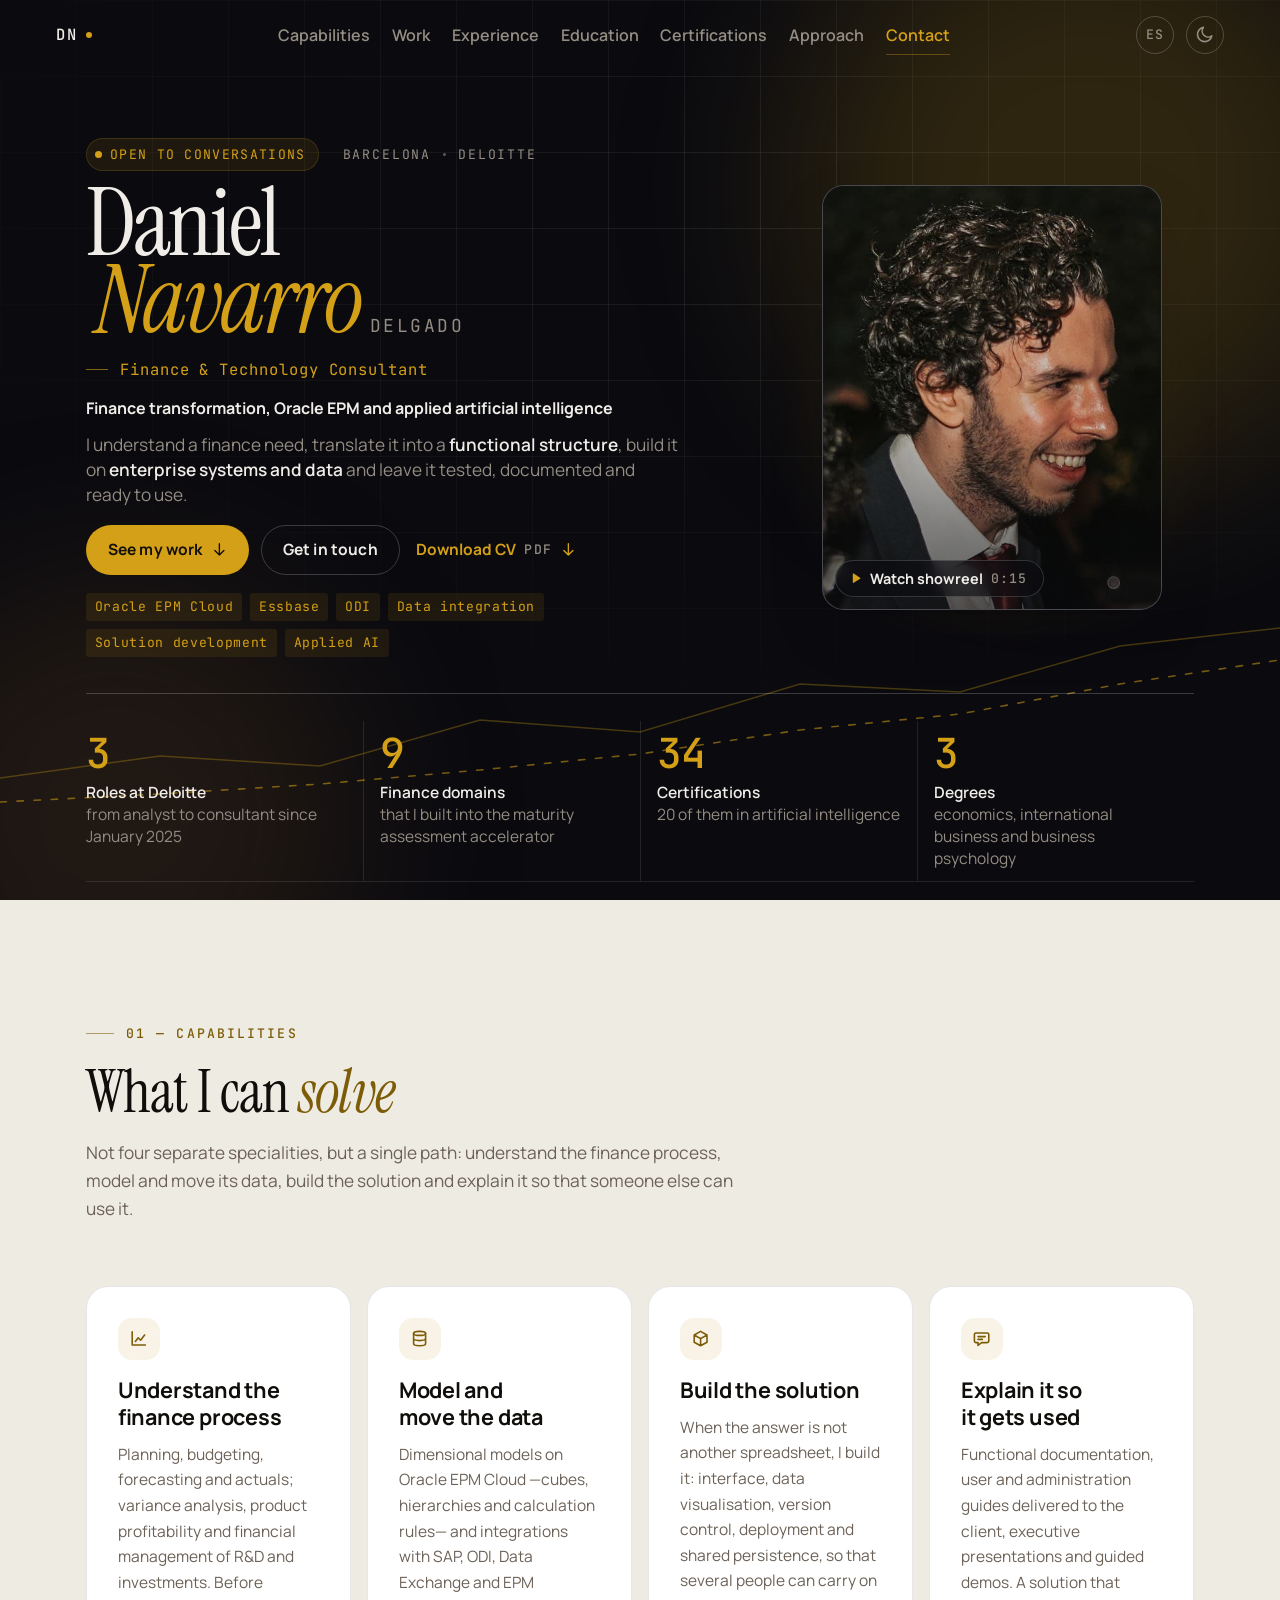
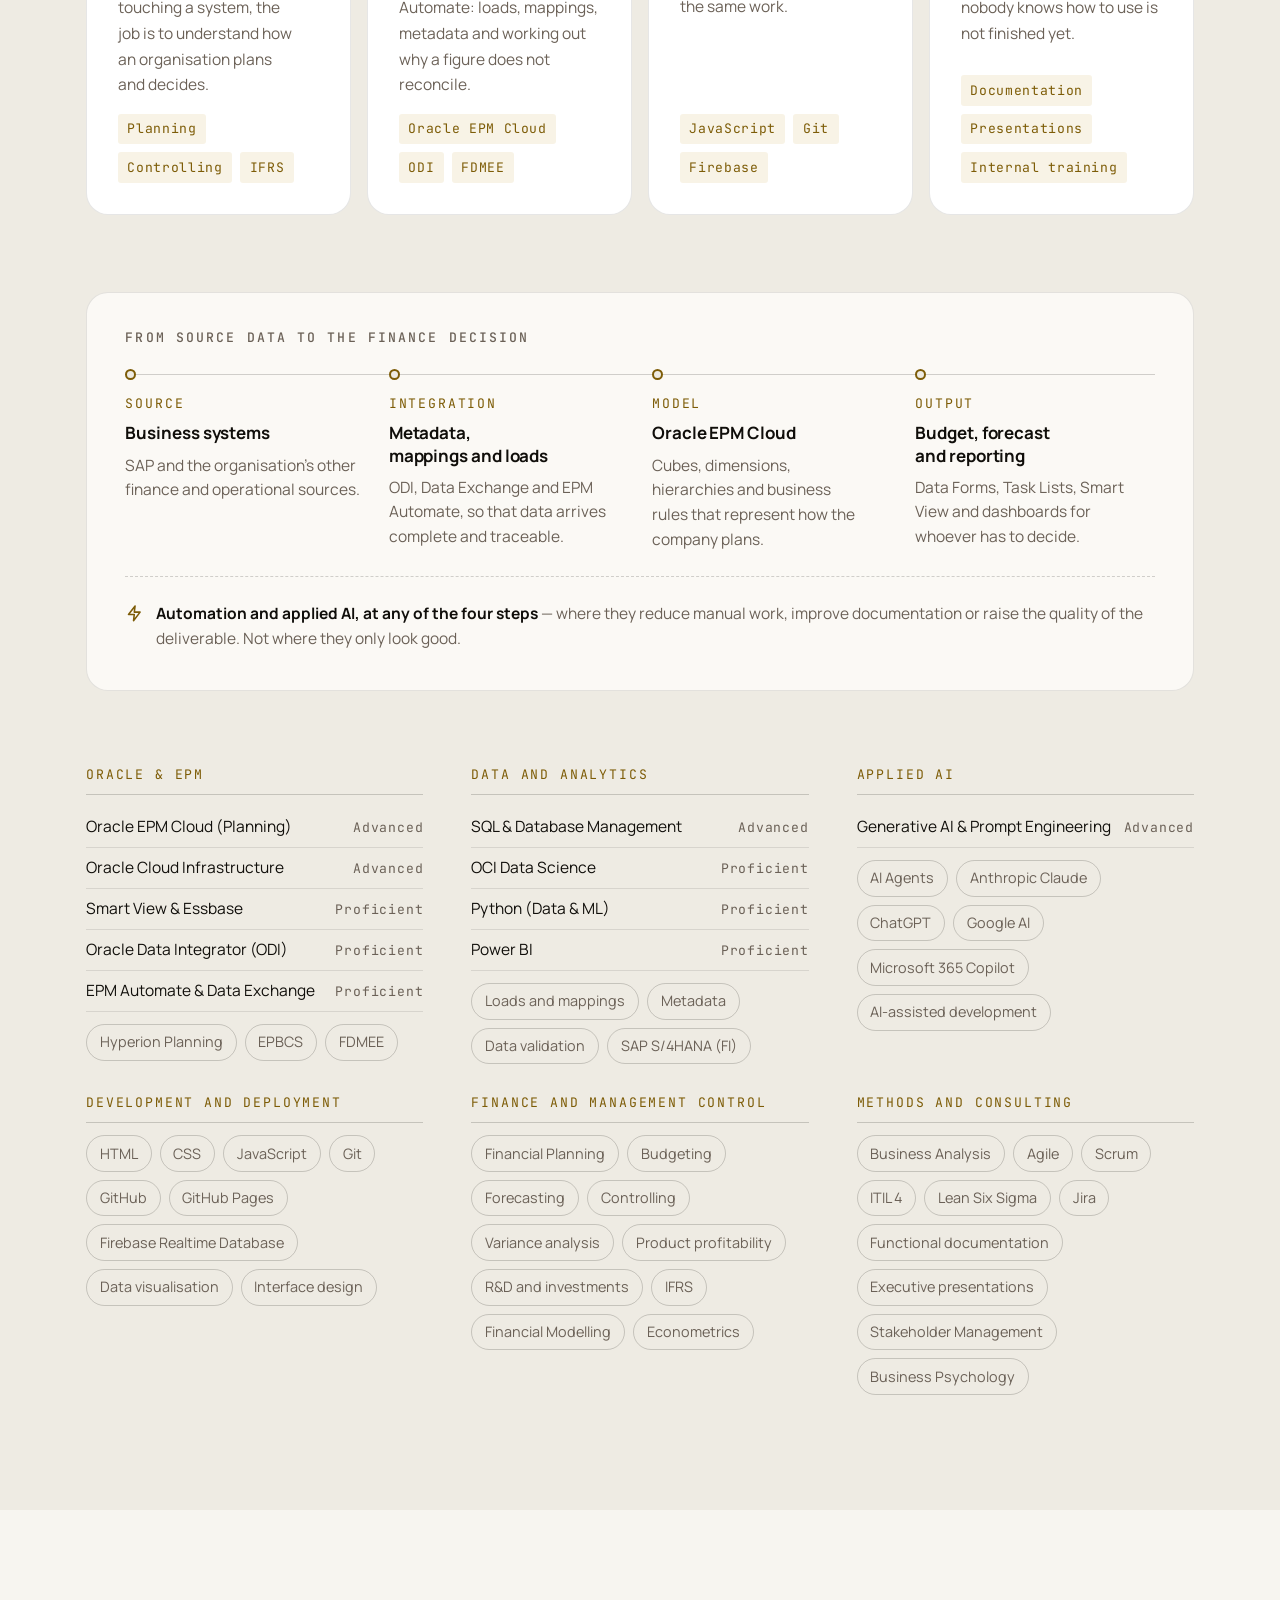
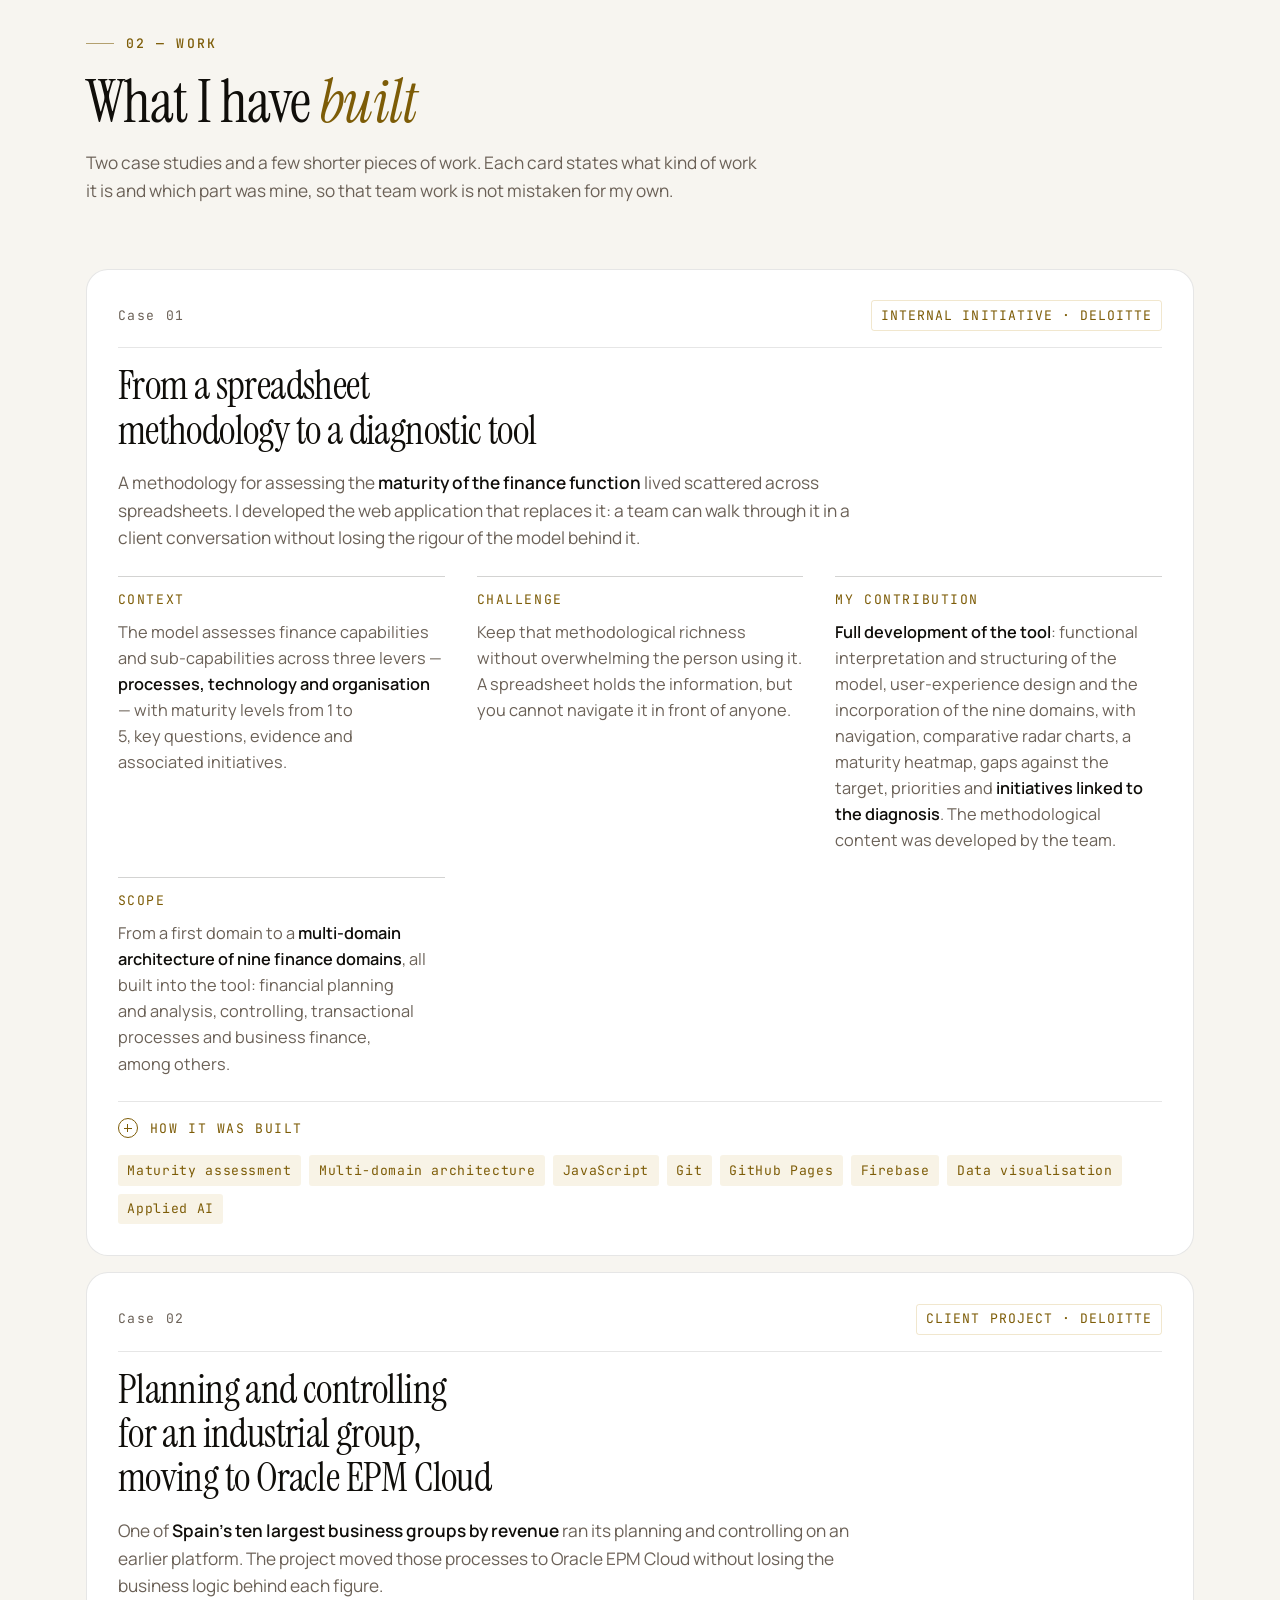
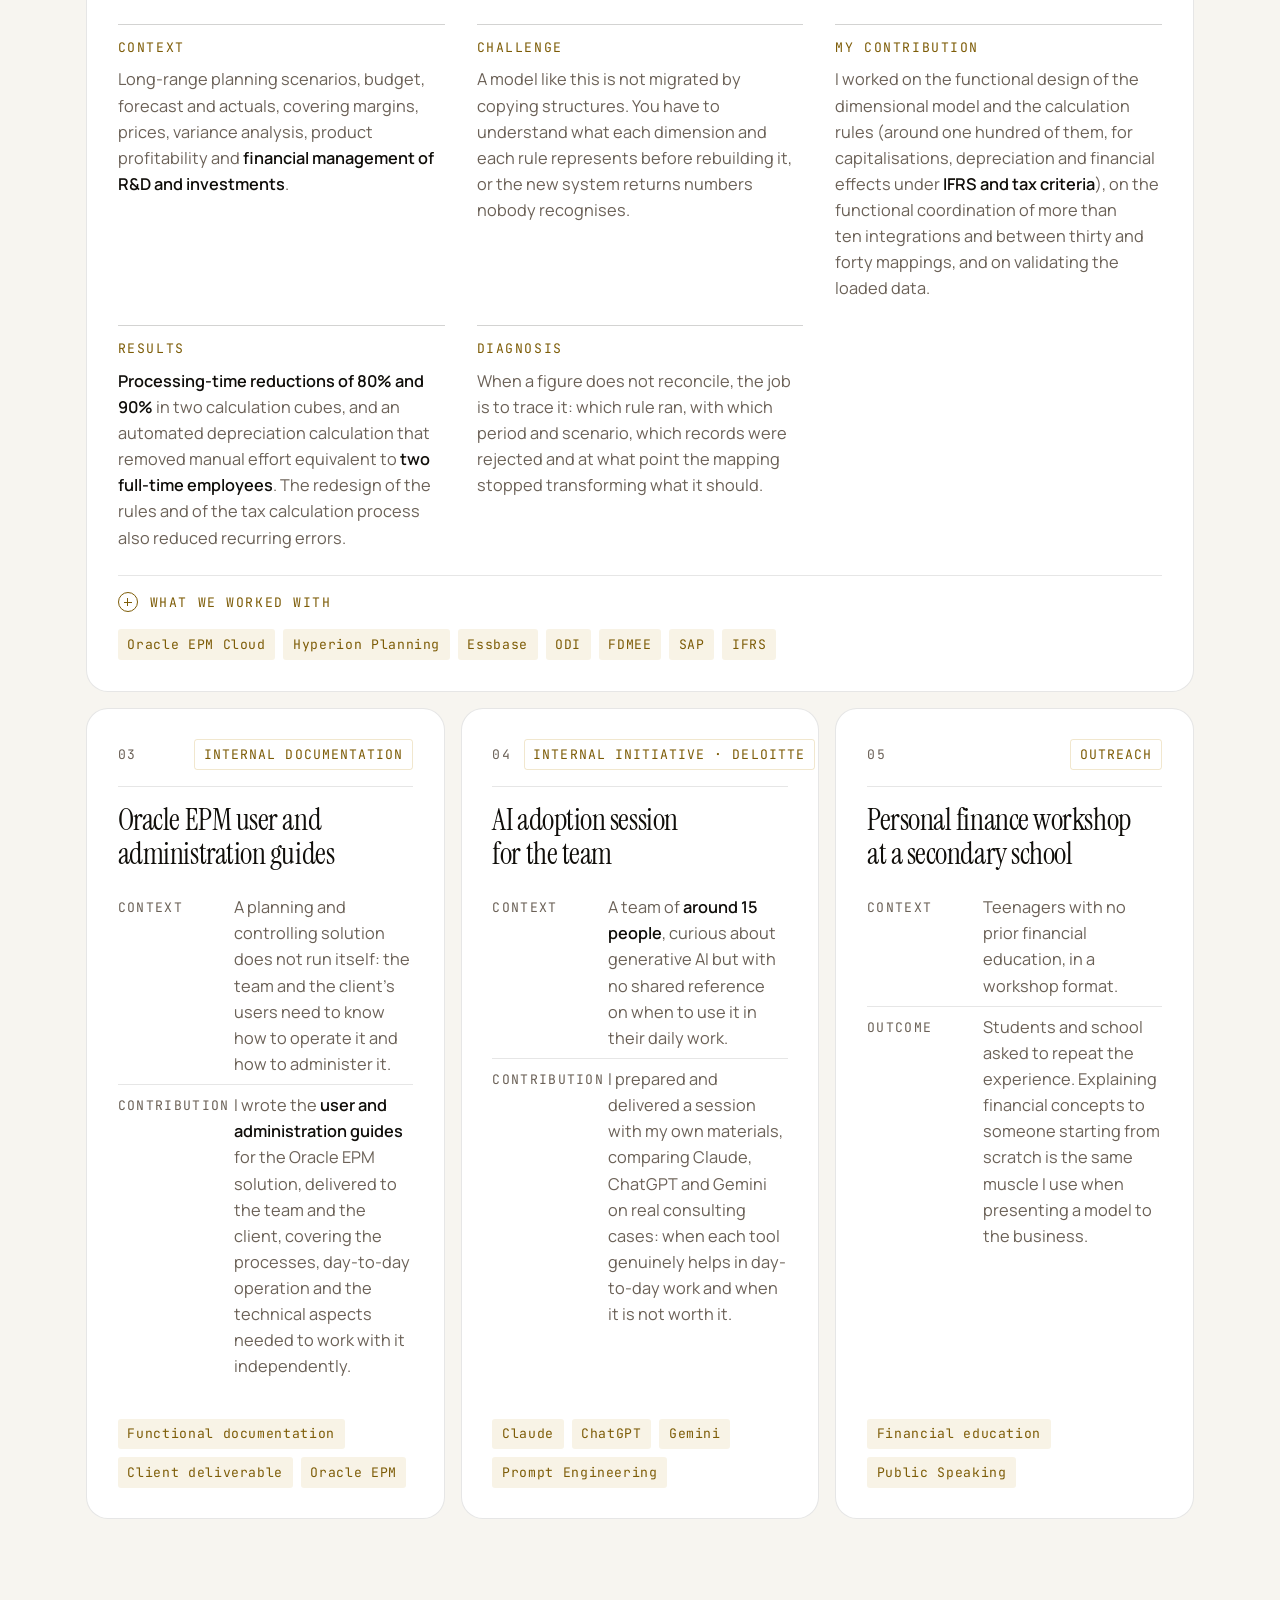
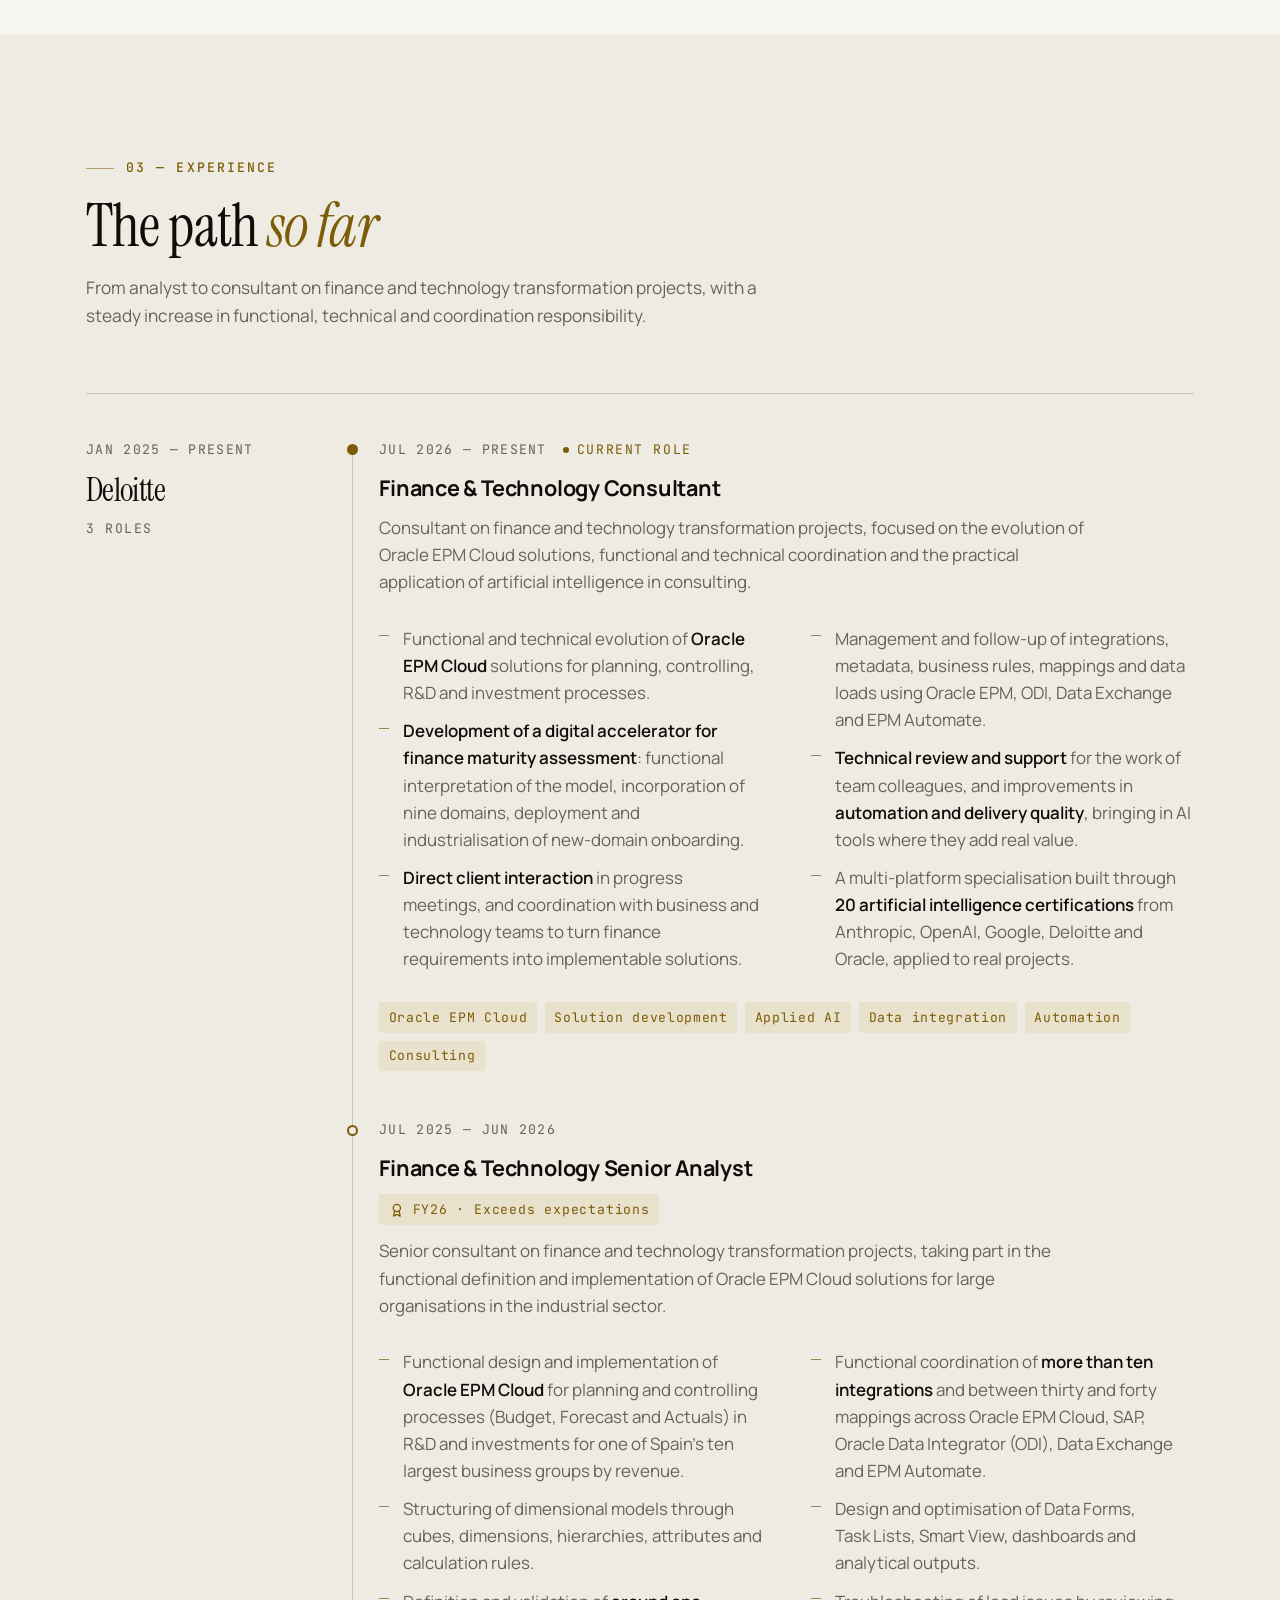
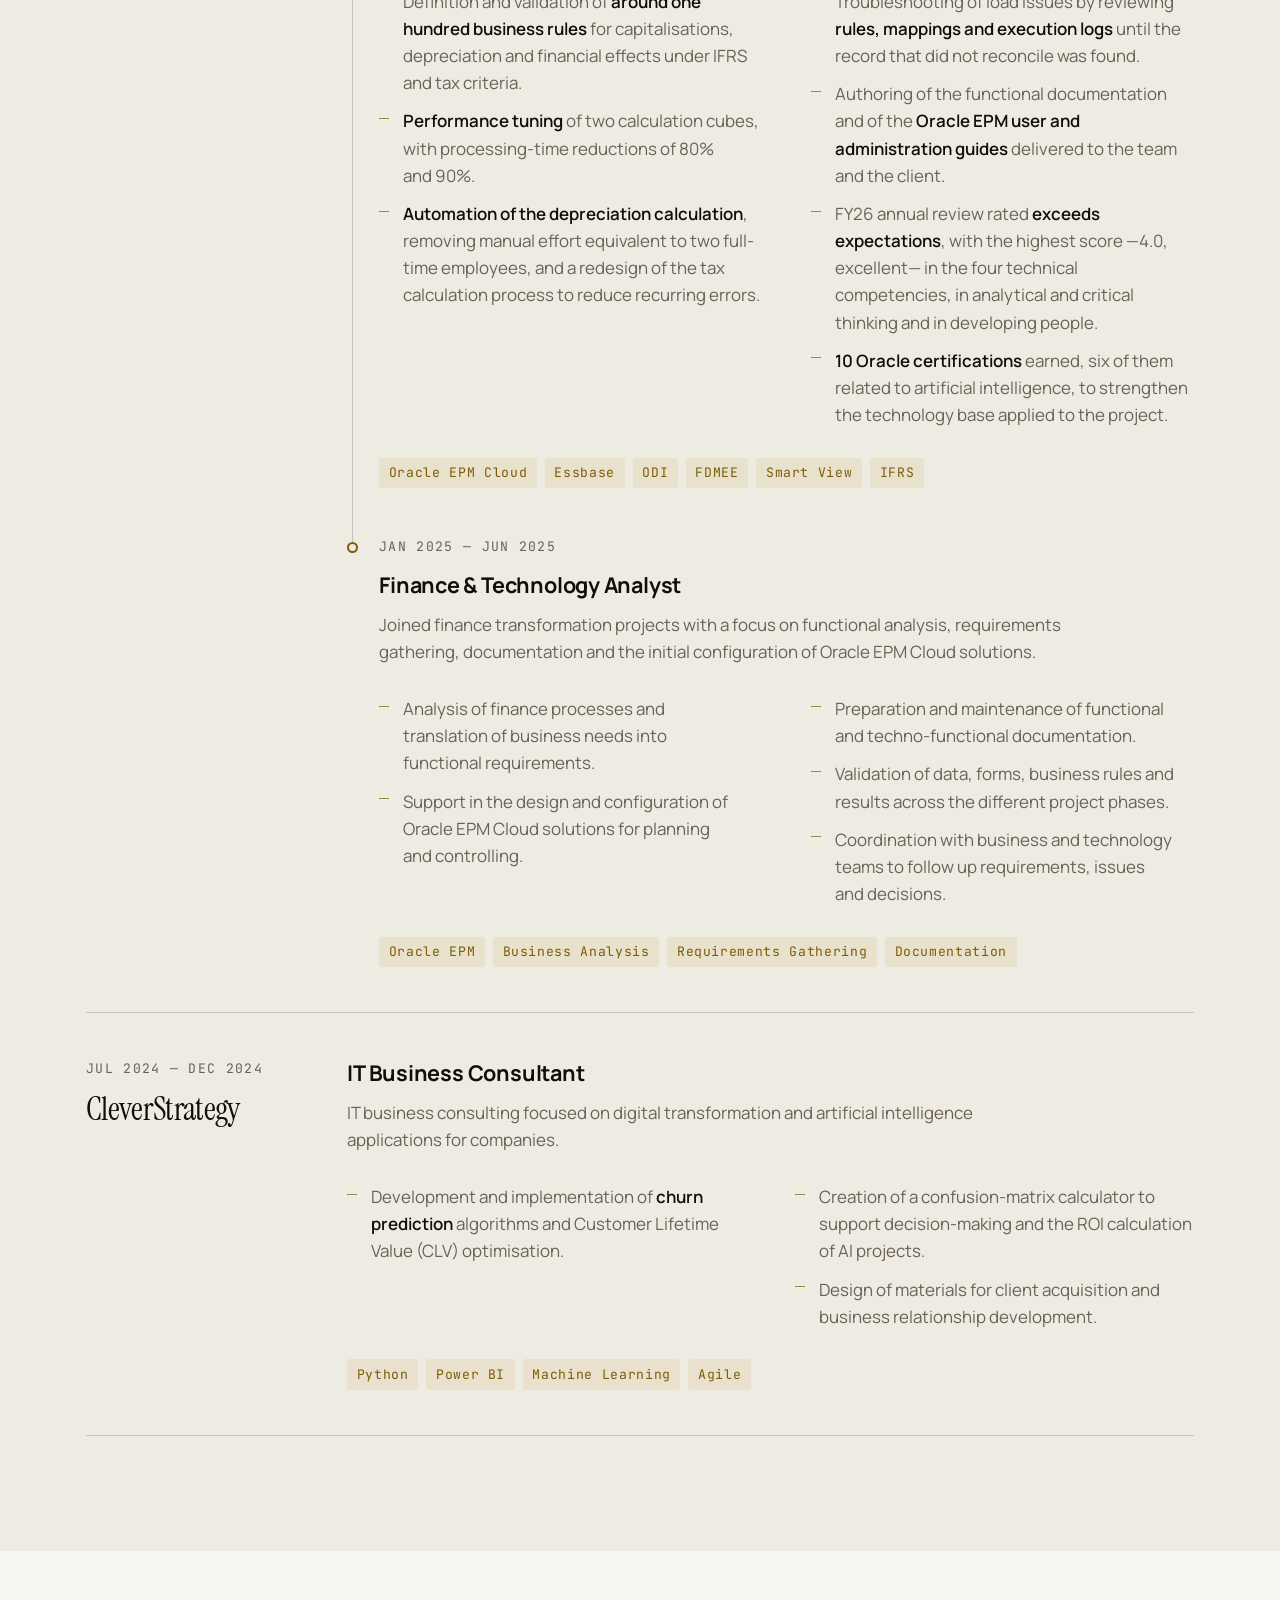
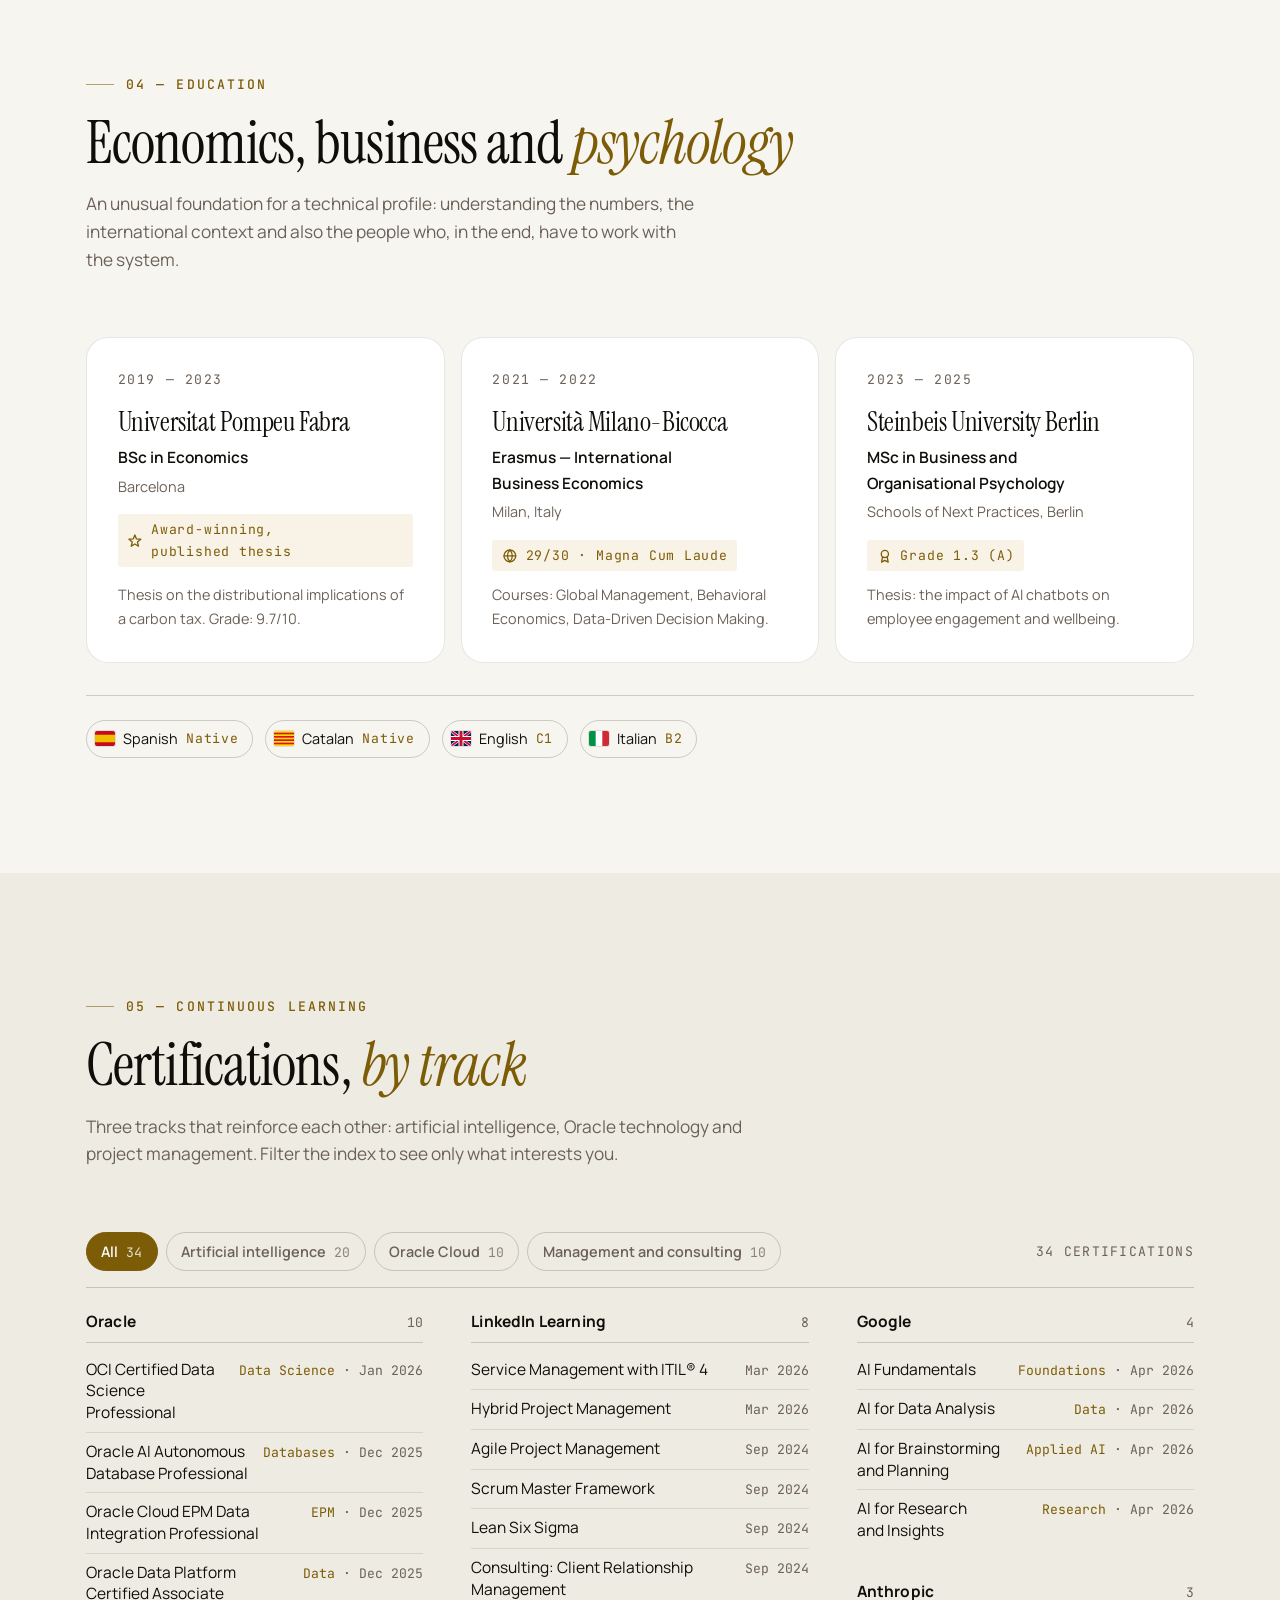
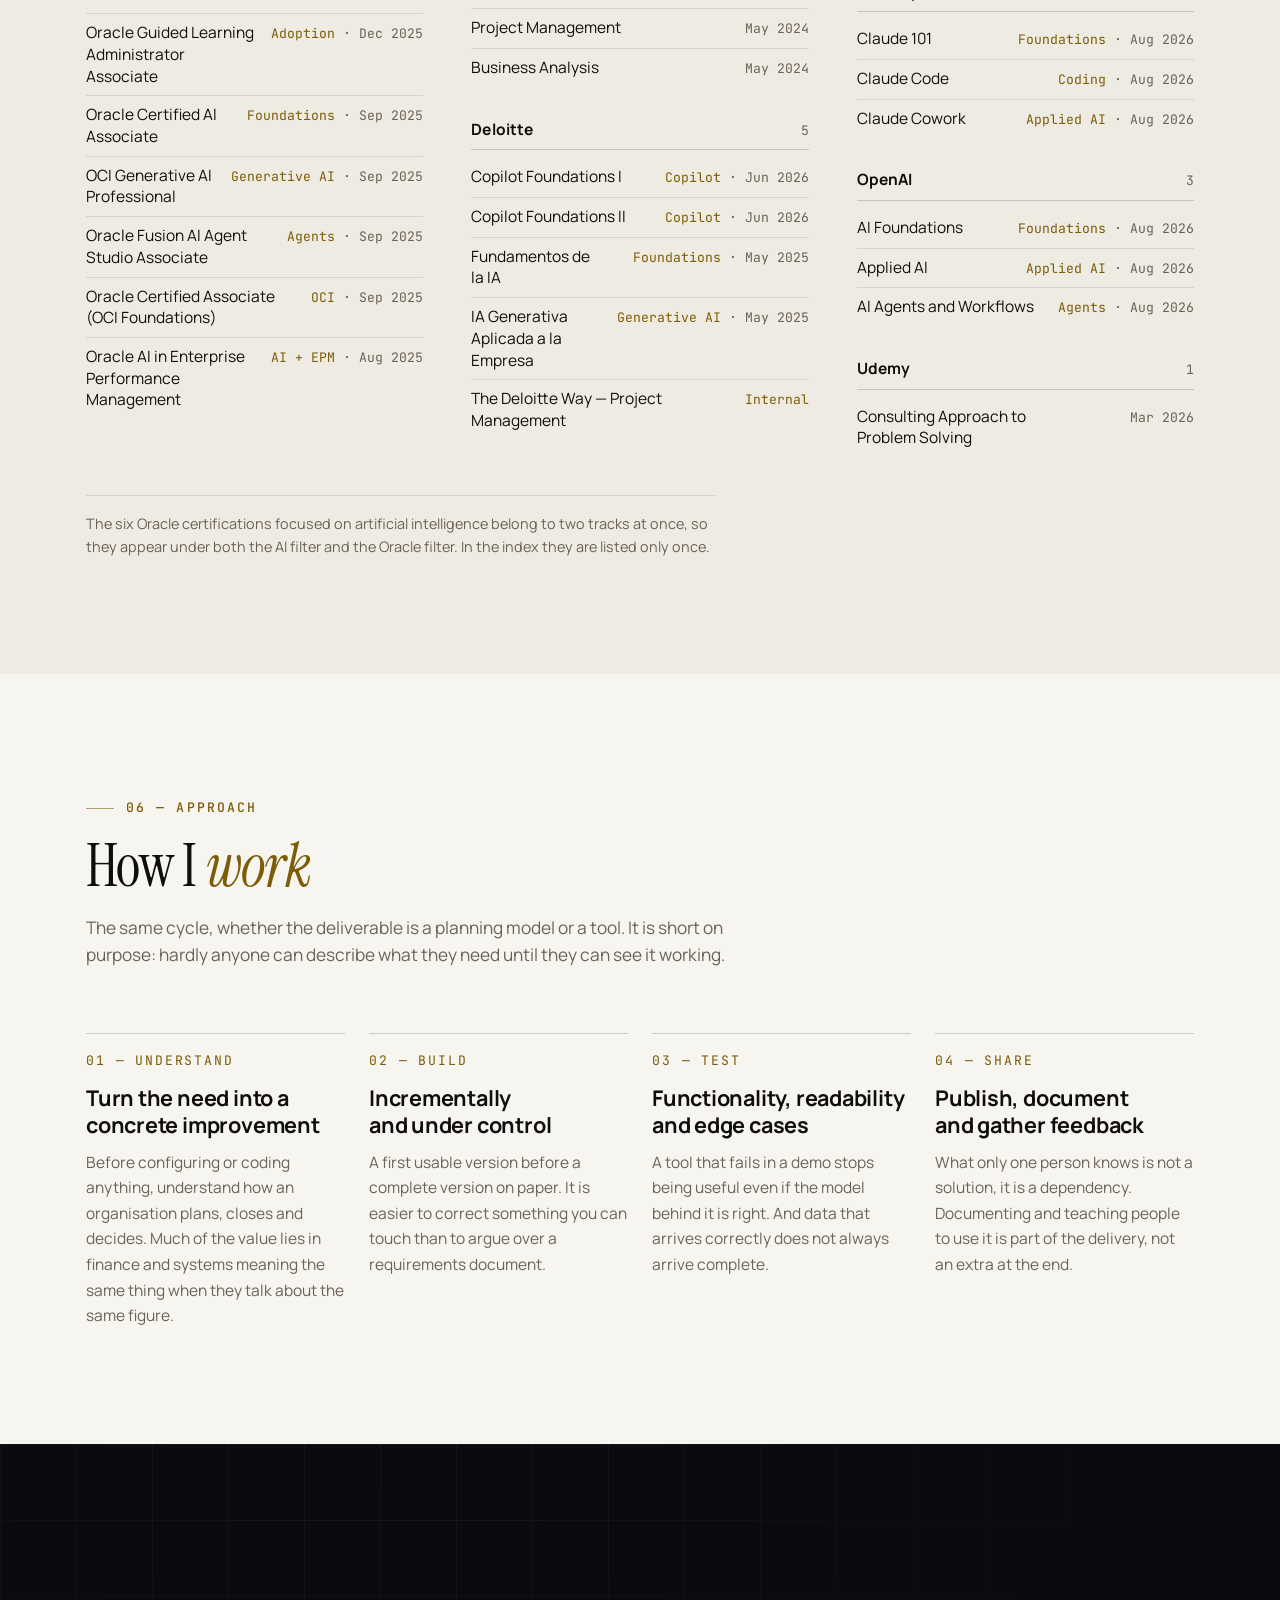
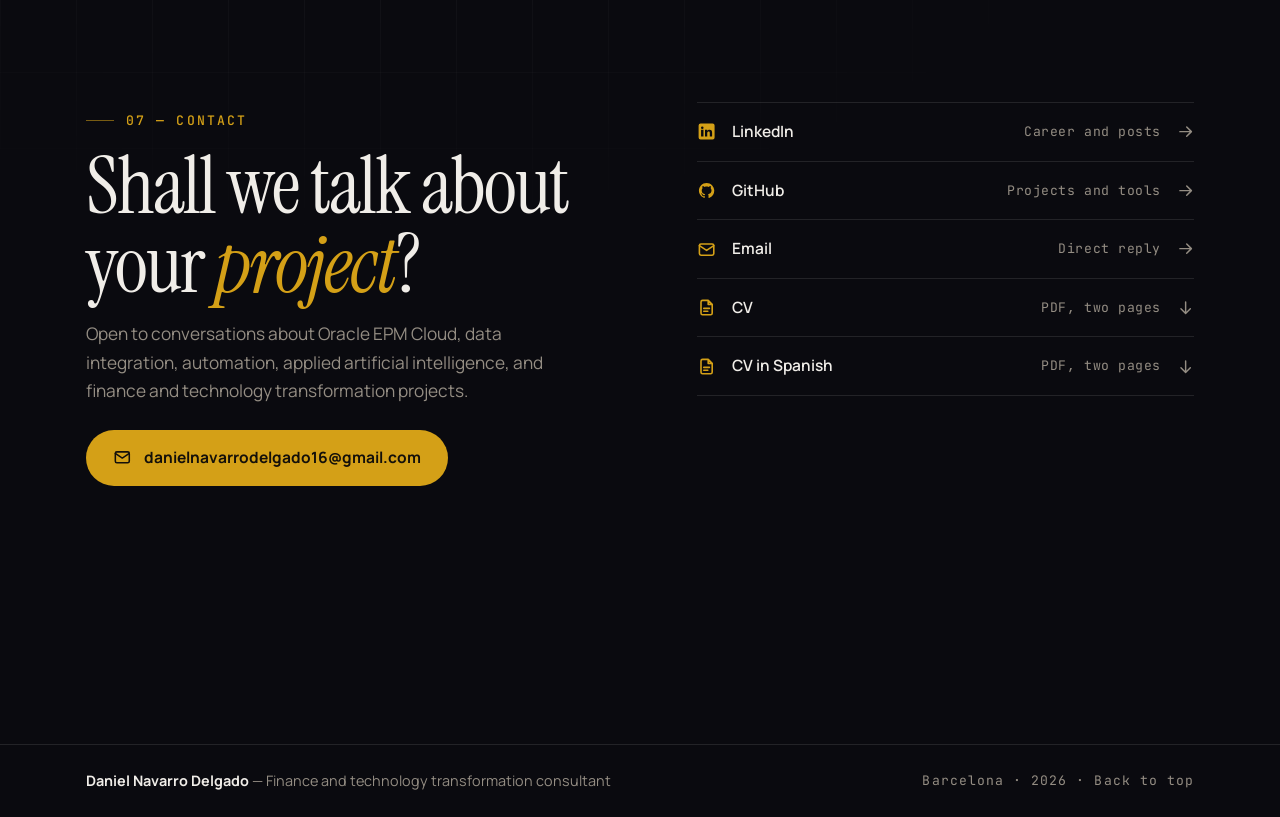
==== commit 1310f923: "Add the showreel to the hero portrait The hero portrait now opens a 15-second showreel (original ani" ====
--- a/en/index.html
+++ b/en/index.html
@@ -151,6 +151,8 @@
   <symbol id="i-file" viewBox="0 0 24 24"><path d="M14 3H7a2 2 0 0 0-2 2v14a2 2 0 0 0 2 2h10a2 2 0 0 0 2-2V8l-5-5zM14 3v5h5M8.5 13h7M8.5 16.5h5"/></symbol>
   <symbol id="i-linkedin" viewBox="0 0 24 24"><path fill="currentColor" stroke="none" fill-rule="evenodd" d="M4.5 2h15A2.5 2.5 0 0 1 22 4.5v15a2.5 2.5 0 0 1-2.5 2.5h-15A2.5 2.5 0 0 1 2 19.5v-15A2.5 2.5 0 0 1 4.5 2zM8.2 7.2a1.6 1.6 0 1 1-3.2 0 1.6 1.6 0 0 1 3.2 0zM5.1 9.8h3v8.4h-3zM10 9.8h2.8v1.3c.5-.9 1.6-1.5 3-1.5 2.4 0 3.1 1.5 3.1 3.8v4.8h-2.9v-4.3c0-1.1-.3-1.9-1.4-1.9s-1.8.8-1.8 2v4.2H10z"/></symbol>
   <symbol id="i-github" viewBox="-2 -2 20 20"><path fill="currentColor" stroke="none" d="M8 0C3.58 0 0 3.58 0 8c0 3.54 2.29 6.53 5.47 7.59.4.07.55-.17.55-.38 0-.19-.01-.82-.01-1.49-2.01.37-2.53-.49-2.69-.94-.09-.23-.48-.94-.82-1.13-.28-.15-.68-.52-.01-.53.63-.01 1.08.58 1.23.82.72 1.21 1.87.87 2.33.66.07-.52.28-.87.51-1.07-1.78-.2-3.64-.89-3.64-3.95 0-.87.31-1.59.82-2.15-.08-.2-.36-1.02.08-2.12 0 0 .67-.21 2.2.82.64-.18 1.32-.27 2-.27.68 0 1.36.09 2 .27 1.53-1.04 2.2-.82 2.2-.82.44 1.1.16 1.92.08 2.12.51.56.82 1.27.82 2.15 0 3.07-1.87 3.75-3.65 3.95.29.25.54.73.54 1.48 0 1.07-.01 1.93-.01 2.2 0 .21.15.46.55.38A8.013 8.013 0 0 0 16 8c0-4.42-3.58-8-8-8z"/></symbol>
+  <symbol id="i-play" viewBox="0 0 24 24"><path fill="currentColor" stroke="none" d="M8 5.14v13.72a1 1 0 0 0 1.52.85l10.56-6.86a1 1 0 0 0 0-1.7L9.52 4.29A1 1 0 0 0 8 5.14z"/></symbol>
+  <symbol id="i-close" viewBox="0 0 24 24"><path d="M6 6l12 12M18 6 6 18"/></symbol>
 </svg>
 
 <a href="#main" class="skip-link">Skip to content</a>
@@ -249,6 +251,16 @@
             width="528" height="660"
             fetchpriority="high"
             decoding="async" />
+          <!-- Showreel: toda la foto abre el vídeo. Sin JS, el enlace abre el
+               MP4 tal cual; con JS, se reproduce en la ventana #reel. -->
+          <a class="hero-reel" href="../video/showreel.mp4" data-reel>
+            <span class="hero-reel-badge">
+              <svg class="icon" aria-hidden="true" focusable="false"><use href="#i-play"/></svg>
+              <span class="hero-reel-label">Watch showreel</span>
+              <span class="hero-reel-meta" aria-hidden="true">0:15</span>
+              <span class="sr-only">(15-second video with sound, in Spanish)</span>
+            </span>
+          </a>
         </div>
         <figcaption class="hero-caption">
           <span>Daniel Navarro Delgado</span>
@@ -1302,6 +1314,27 @@
   </div>
 </footer>
 
+<!-- ========================== SHOWREEL ========================== -->
+<!-- Ventana nativa: el navegador atrapa el foco, cierra con Escape y
+     devuelve el foco al retrato. El vídeo no se descarga hasta que
+     alguien la abre: el JS copia data-src y data-poster en ese momento. -->
+<dialog class="reel" id="reel" aria-labelledby="reelTitle" aria-describedby="reelDesc">
+  <div class="reel-inner">
+    <div class="reel-head">
+      <p class="reel-title" id="reelTitle">Showreel <span class="reel-meta">0:15</span></p>
+      <form method="dialog">
+        <button class="reel-close" type="submit" aria-label="Close the video">
+          <svg class="icon" aria-hidden="true" focusable="false"><use href="#i-close"/></svg>
+        </button>
+      </form>
+    </div>
+    <video class="reel-video" id="reelVideo" controls playsinline preload="none"
+           width="1920" height="1080"
+           data-src="../video/showreel.mp4" data-poster="../img/showreel-poster.jpg"></video>
+    <p class="reel-desc" id="reelDesc">My work in 15 seconds, with sound (in Spanish). Animation and music made with code and AI.</p>
+  </div>
+</dialog>
+
 <!-- ============================ JS ============================ -->
 <script src="../assets/site.js"></script>
 
--- a/assets/site.css
+++ b/assets/site.css
@@ -815,7 +815,68 @@
   width: 100%; height: 100%;
   object-fit: cover;
   object-position: center 16%;
-}
+  transition: transform var(--dur-3) var(--ease);
+}
+
+/* Showreel: toda la foto abre el vídeo y el distintivo lo anuncia. Sin
+   JS, el enlace abre el MP4 tal cual; con JS, la ventana .reel (al final
+   de esta sección). Un velo inferior asegura que el distintivo se lea
+   sobre cualquier zona de la foto. */
+.hero-reel {
+  position: absolute;
+  inset: 0;
+  display: flex;
+  align-items: flex-end;
+  padding: var(--s3);
+  border-radius: inherit;
+  background: linear-gradient(to top, rgba(10,10,15,0.55), rgba(10,10,15,0) 42%);
+}
+/* El retrato recorta lo que sobresale (overflow: hidden): el anillo de
+   foco va por dentro para que se vea entero. */
+.hero-reel:focus-visible { outline-offset: -4px; border-radius: inherit; }
+.hero-reel-badge {
+  display: inline-flex;
+  align-items: center;
+  gap: var(--s2);
+  padding: 0.55rem 0.95rem 0.55rem 0.75rem;
+  border-radius: var(--r-pill);
+  border: 1px solid rgba(255,255,255,0.16);
+  background: rgba(10,10,15,0.6);
+  -webkit-backdrop-filter: blur(8px);
+  backdrop-filter: blur(8px);
+  font-size: var(--fs-xs);
+  font-weight: 700;
+  line-height: 1.2;
+  color: var(--ink);
+  transition: background var(--dur-2) var(--ease), border-color var(--dur-2) var(--ease),
+              color var(--dur-2) var(--ease), transform var(--dur-2) var(--ease);
+}
+.hero-reel-badge .icon {
+  width: 1em; height: 1em;
+  color: var(--accent);
+  transition: color var(--dur-2) var(--ease);
+}
+.hero-reel-meta {
+  font-family: var(--font-mono);
+  font-size: var(--fs-micro);
+  font-weight: 500;
+  letter-spacing: 0.08em;
+  color: var(--ink-2);
+  transition: color var(--dur-2) var(--ease);
+}
+.hero-reel:hover .hero-reel-badge,
+.hero-reel:focus-visible .hero-reel-badge {
+  background: var(--accent);
+  border-color: var(--accent);
+  color: var(--accent-on);
+  transform: translateY(-2px);
+}
+.hero-reel:hover .hero-reel-badge .icon,
+.hero-reel:focus-visible .hero-reel-badge .icon,
+.hero-reel:hover .hero-reel-meta,
+.hero-reel:focus-visible .hero-reel-meta { color: var(--accent-on); }
+.hero-photo:has(.hero-reel:hover) img,
+.hero-photo:has(.hero-reel:focus-visible) img { transform: scale(1.03); }
 .hero-caption {
   display: flex;
   flex-wrap: wrap;
@@ -867,6 +928,70 @@
   color: var(--ink-2);
 }
 .ledger-label b { display: block; color: var(--ink); font-weight: 600; }
+
+/* Ventana del showreel. <dialog> nativo: el navegador atrapa el foco,
+   cierra con Escape y devuelve el foco al retrato. Vive fuera del hero,
+   así que usa los tokens --band-* para ser oscura en los dos temas. El
+   ancho también respeta el alto disponible: en un móvil en horizontal el
+   vídeo cabe entero sin deformarse. */
+.reel {
+  /* Primero un ancho que entiende cualquier navegador; el segundo, con
+     svh, lo sustituye donde se conoce esa unidad (igual que en .hero). */
+  width: min(1120px, calc(100vw - 2 * var(--gutter)));
+  width: min(1120px, calc(100vw - 2 * var(--gutter)), calc((100svh - 10rem) * 16 / 9));
+  max-width: none;
+  max-height: none;
+  margin: auto;
+  padding: 0;
+  border: 1px solid var(--band-line-2);
+  border-radius: var(--r-lg);
+  background: var(--band-bg);
+  color: var(--band-ink);
+  box-shadow: 0 30px 90px rgba(0,0,0,0.55);
+  overflow: auto;
+}
+.reel::backdrop {
+  background: rgba(6,6,10,0.78);
+  -webkit-backdrop-filter: blur(6px);
+  backdrop-filter: blur(6px);
+}
+.reel[open] { animation: reel-in var(--dur-2) var(--ease); }
+.reel[open]::backdrop { animation: reel-fade var(--dur-2) var(--ease); }
+@keyframes reel-in { from { opacity: 0; transform: translateY(12px) scale(0.98); } }
+@keyframes reel-fade { from { opacity: 0; } }
+/* El contenido ocupa toda la ventana: así un clic que llega al propio
+   <dialog> solo puede venir del fondo, y el JS lo usa para cerrar. */
+.reel-inner { display: grid; gap: var(--s3); padding: var(--s4); }
+.reel-head { display: flex; align-items: center; justify-content: space-between; gap: var(--s3); }
+.reel-title {
+  font-family: var(--font-mono);
+  font-size: var(--fs-micro);
+  font-weight: 500;
+  letter-spacing: 0.14em;
+  text-transform: uppercase;
+  color: var(--band-accent);
+}
+.reel-meta { margin-left: var(--s2); color: var(--band-ink-2); }
+.reel-close {
+  display: inline-grid;
+  place-items: center;
+  width: 2.5rem; height: 2.5rem;
+  border-radius: 50%;
+  border: 1px solid var(--band-line-2);
+  color: var(--band-ink);
+  transition: border-color var(--dur-1) var(--ease), color var(--dur-1) var(--ease);
+}
+.reel-close:hover { border-color: var(--band-accent); color: var(--band-accent); }
+.reel-close:focus-visible { outline-color: var(--band-accent); }
+.reel-video {
+  display: block;
+  width: 100%;
+  height: auto;
+  aspect-ratio: 16 / 9;
+  background: #000;
+  border-radius: var(--r-md);
+}
+.reel-desc { font-size: var(--fs-sm); line-height: 1.5; color: var(--band-ink-2); }
 
 /* =========================================================
    6. CAPACIDADES
@@ -1791,12 +1916,21 @@
   .hero-figure { order: -1; max-width: 150px; justify-self: start; }
   .hero-photo { aspect-ratio: 1 / 1; border-radius: var(--r-md); }
   .hero-caption { display: none; }
+  /* En el retrato pequeño solo caben el icono y la duración. El texto
+     sigue ahí para los lectores de pantalla (mismo recurso que .sr-only). */
+  .hero-reel { padding: var(--s2); }
+  .hero-reel-badge { padding: 0.4rem 0.65rem 0.4rem 0.5rem; }
+  .hero-reel-label {
+    position: absolute; width: 1px; height: 1px;
+    overflow: hidden; clip: rect(0 0 0 0); white-space: nowrap;
+  }
   .hero-name { line-height: 0.9; }
   .stack { grid-template-columns: 1fr; }
   .edu { grid-template-columns: 1fr; }
 }
 
 @media (max-width: 720px) {
+  .reel-inner { padding: var(--s3); gap: var(--s2); }
   .cert-index { columns: 1; }
   .ledger { grid-template-columns: repeat(2, 1fr); border-bottom: 0; }
   .ledger li:nth-child(odd) { border-left: 0; padding-left: 0; }
@@ -1840,6 +1974,9 @@
   /* ::details-content no es ::before ni ::after: la regla de arriba no
      la alcanza. */
   .case-more::details-content { transition: none; }
+  /* Sin acercamiento del retrato al pasar por encima. */
+  .hero-photo:has(.hero-reel:hover) img,
+  .hero-photo:has(.hero-reel:focus-visible) img { transform: none; }
 }
 
 /* =========================================================
@@ -1847,7 +1984,7 @@
    Un recruiter que imprima la página debe obtener algo legible.
    ========================================================= */
 @media print {
-  .nav, .skip-link, .hero-bg, .hero-figure, .cert-toolbar, .nav-progress { display: none !important; }
+  .nav, .skip-link, .hero-bg, .hero-figure, .cert-toolbar, .nav-progress, .reel { display: none !important; }
   body { background: #fff; color: #000; font-size: 11pt; }
   .hero, .band { min-height: 0; display: block; }
   .band, .footer { background: #fff !important; color: #000 !important; }
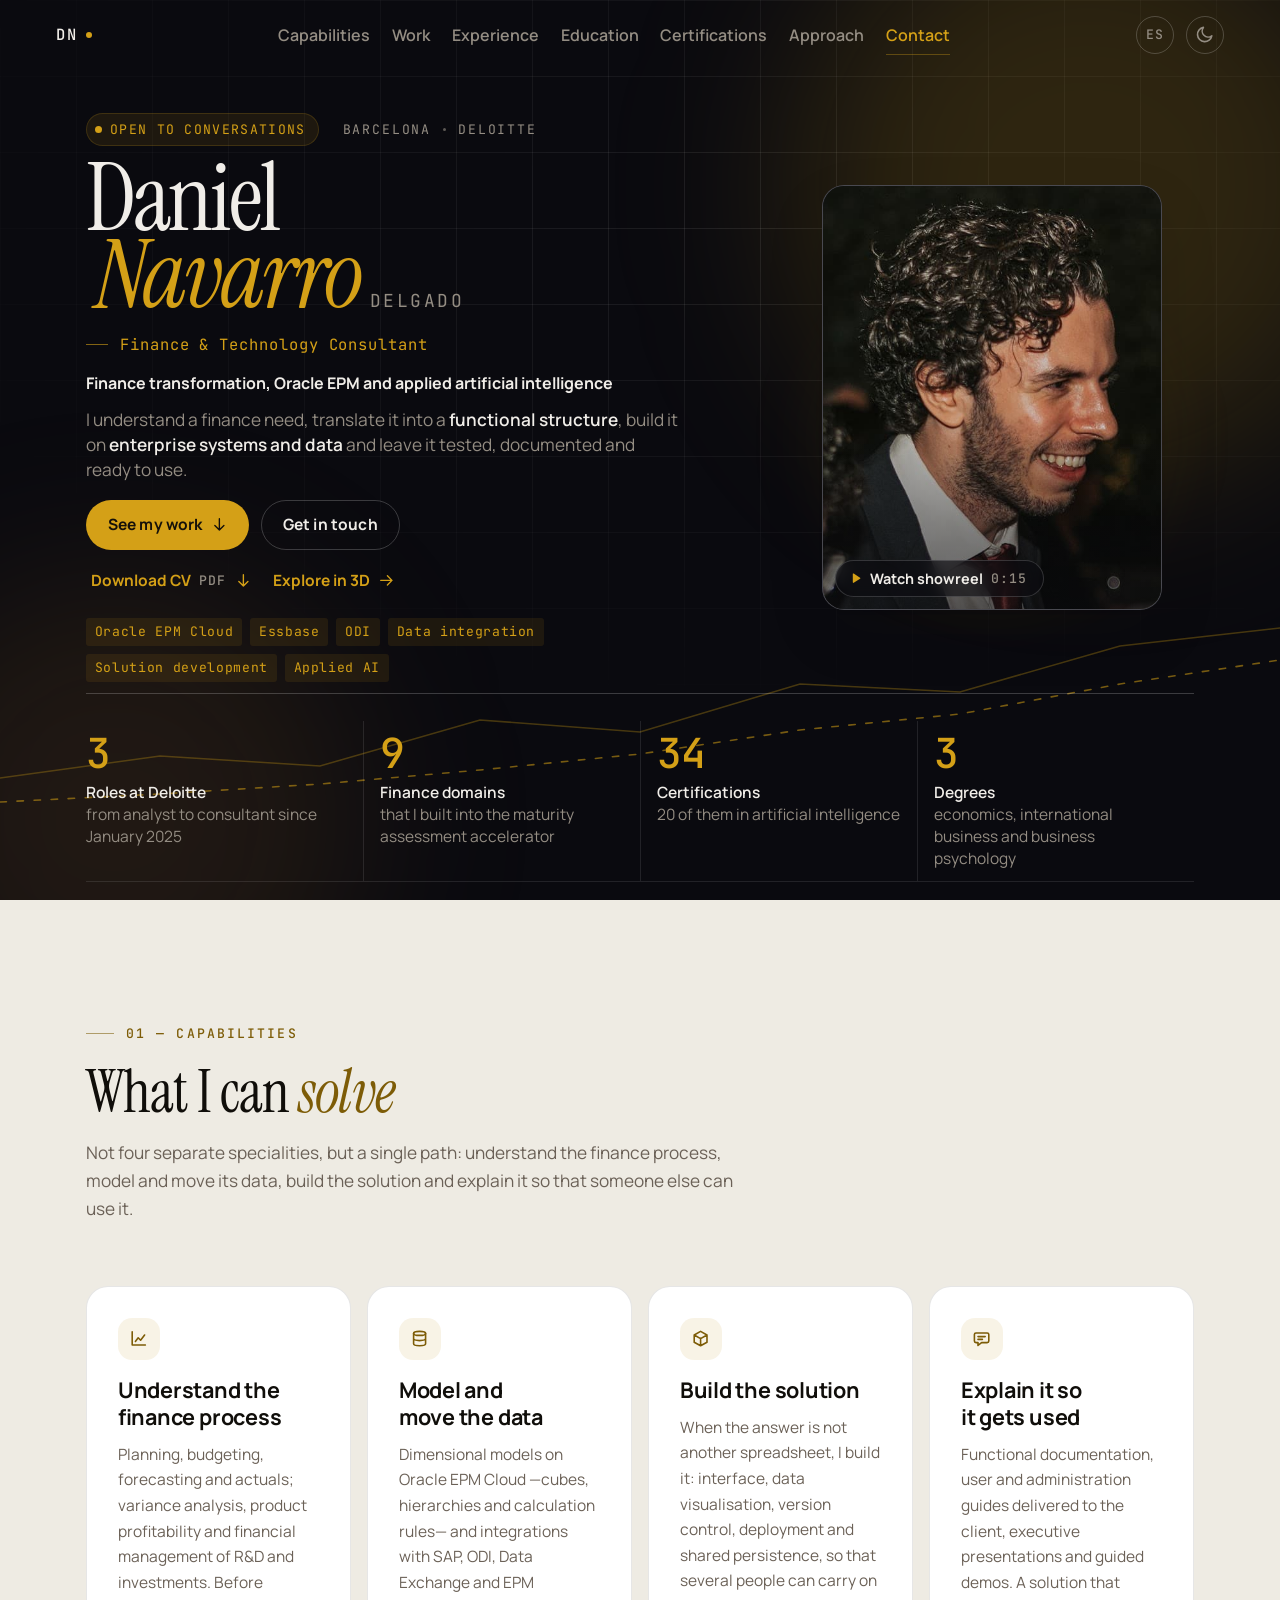
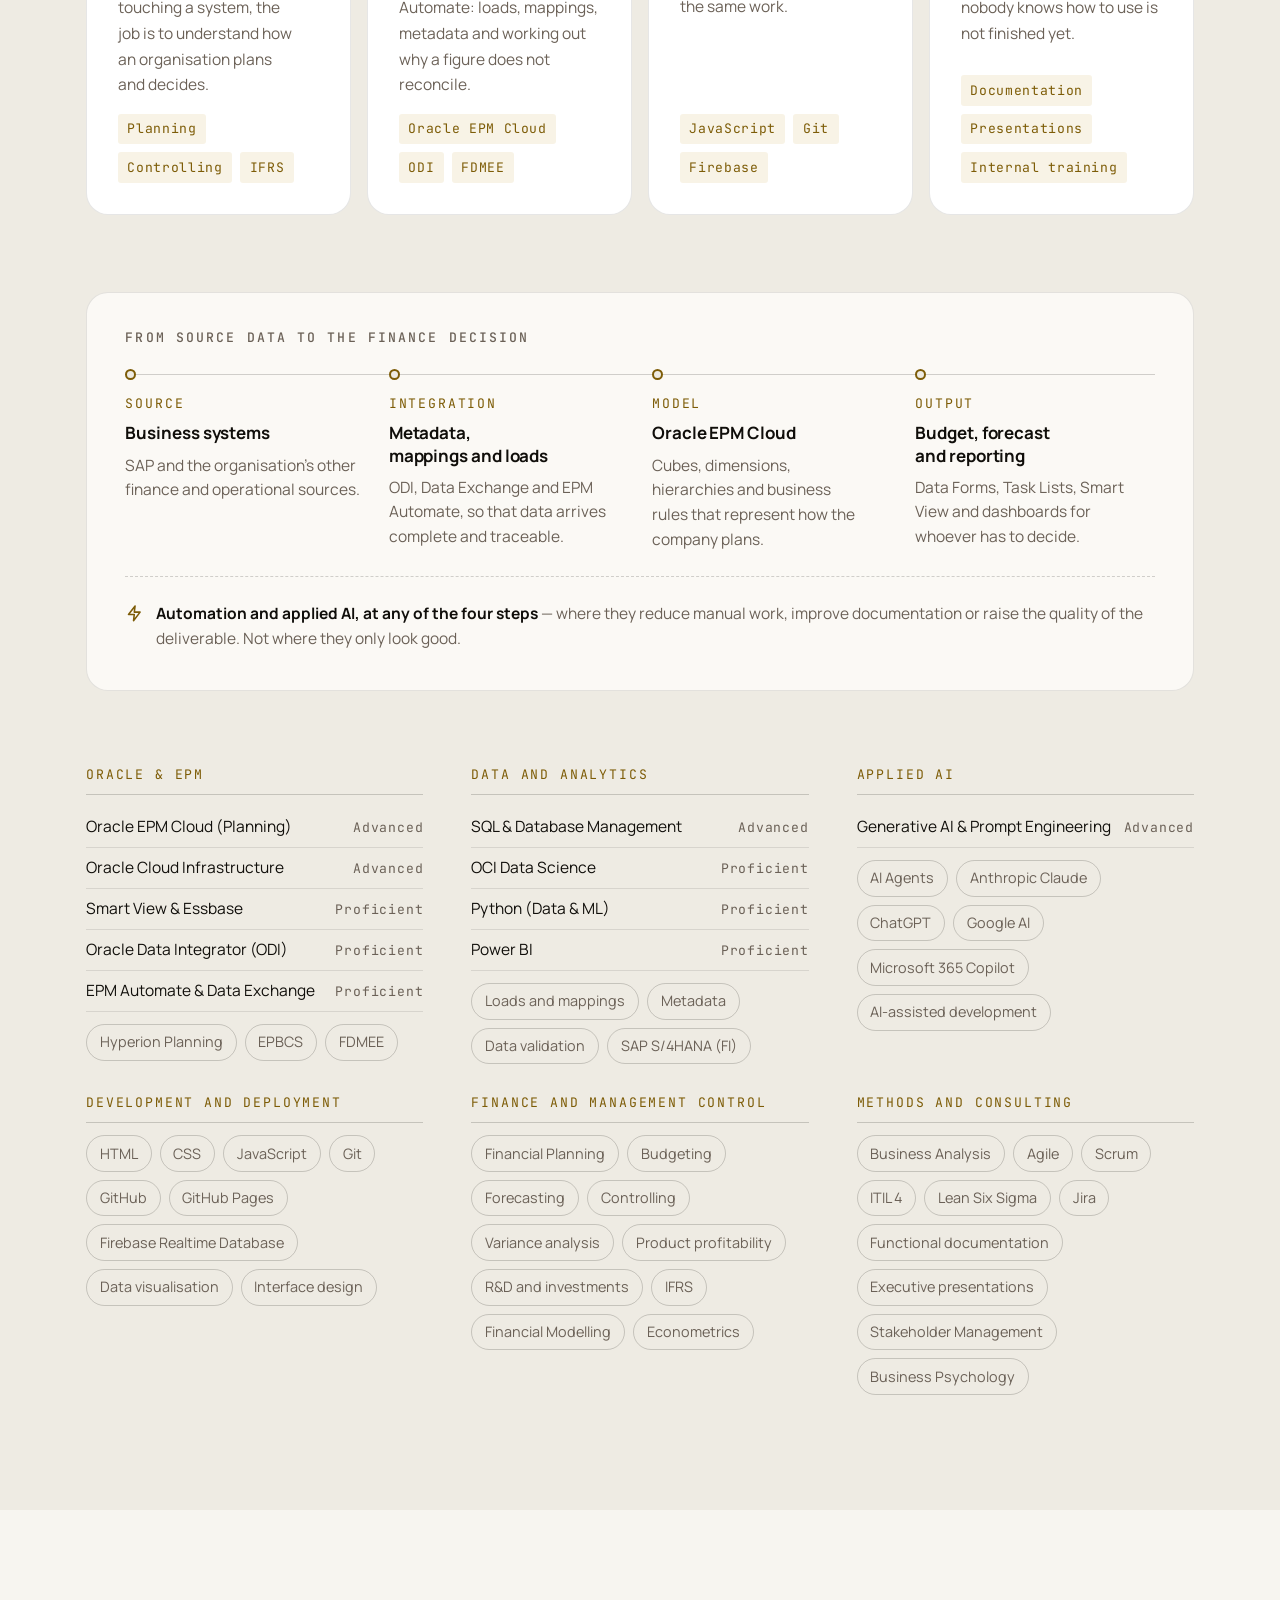
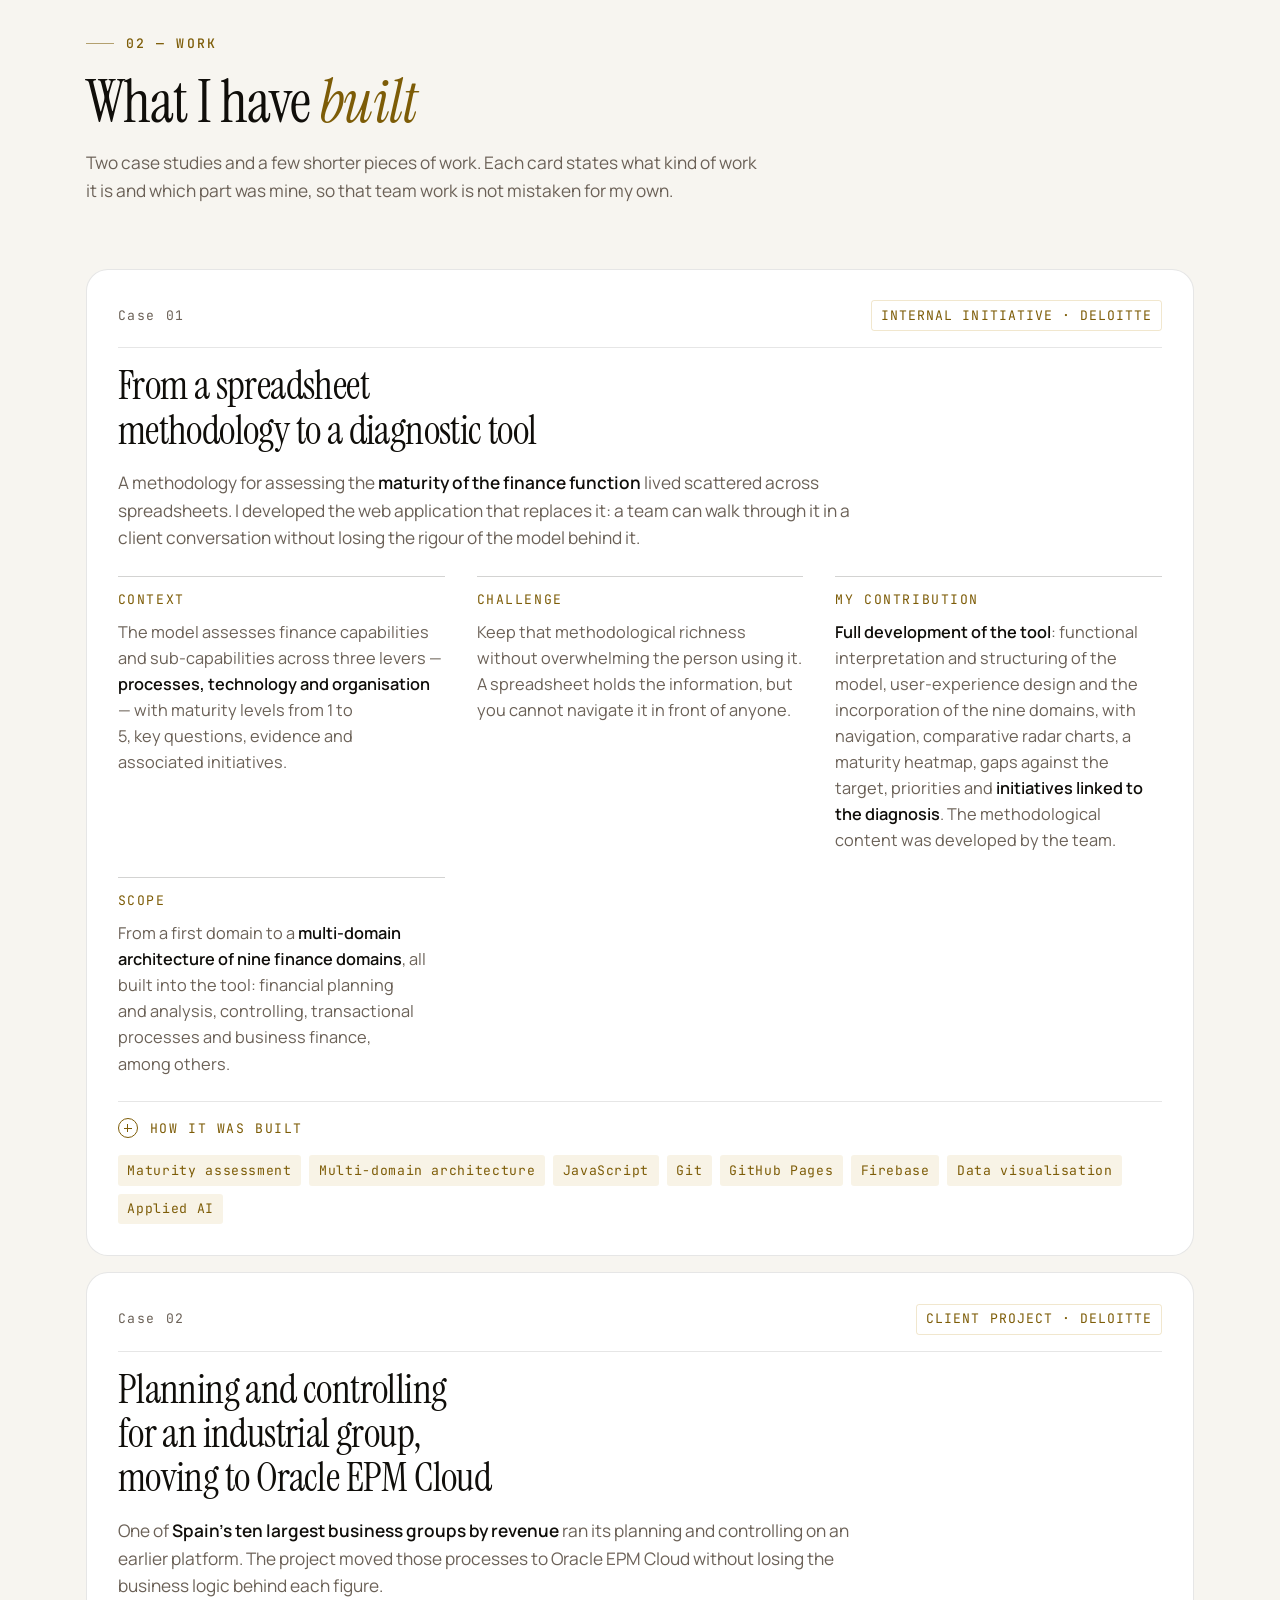
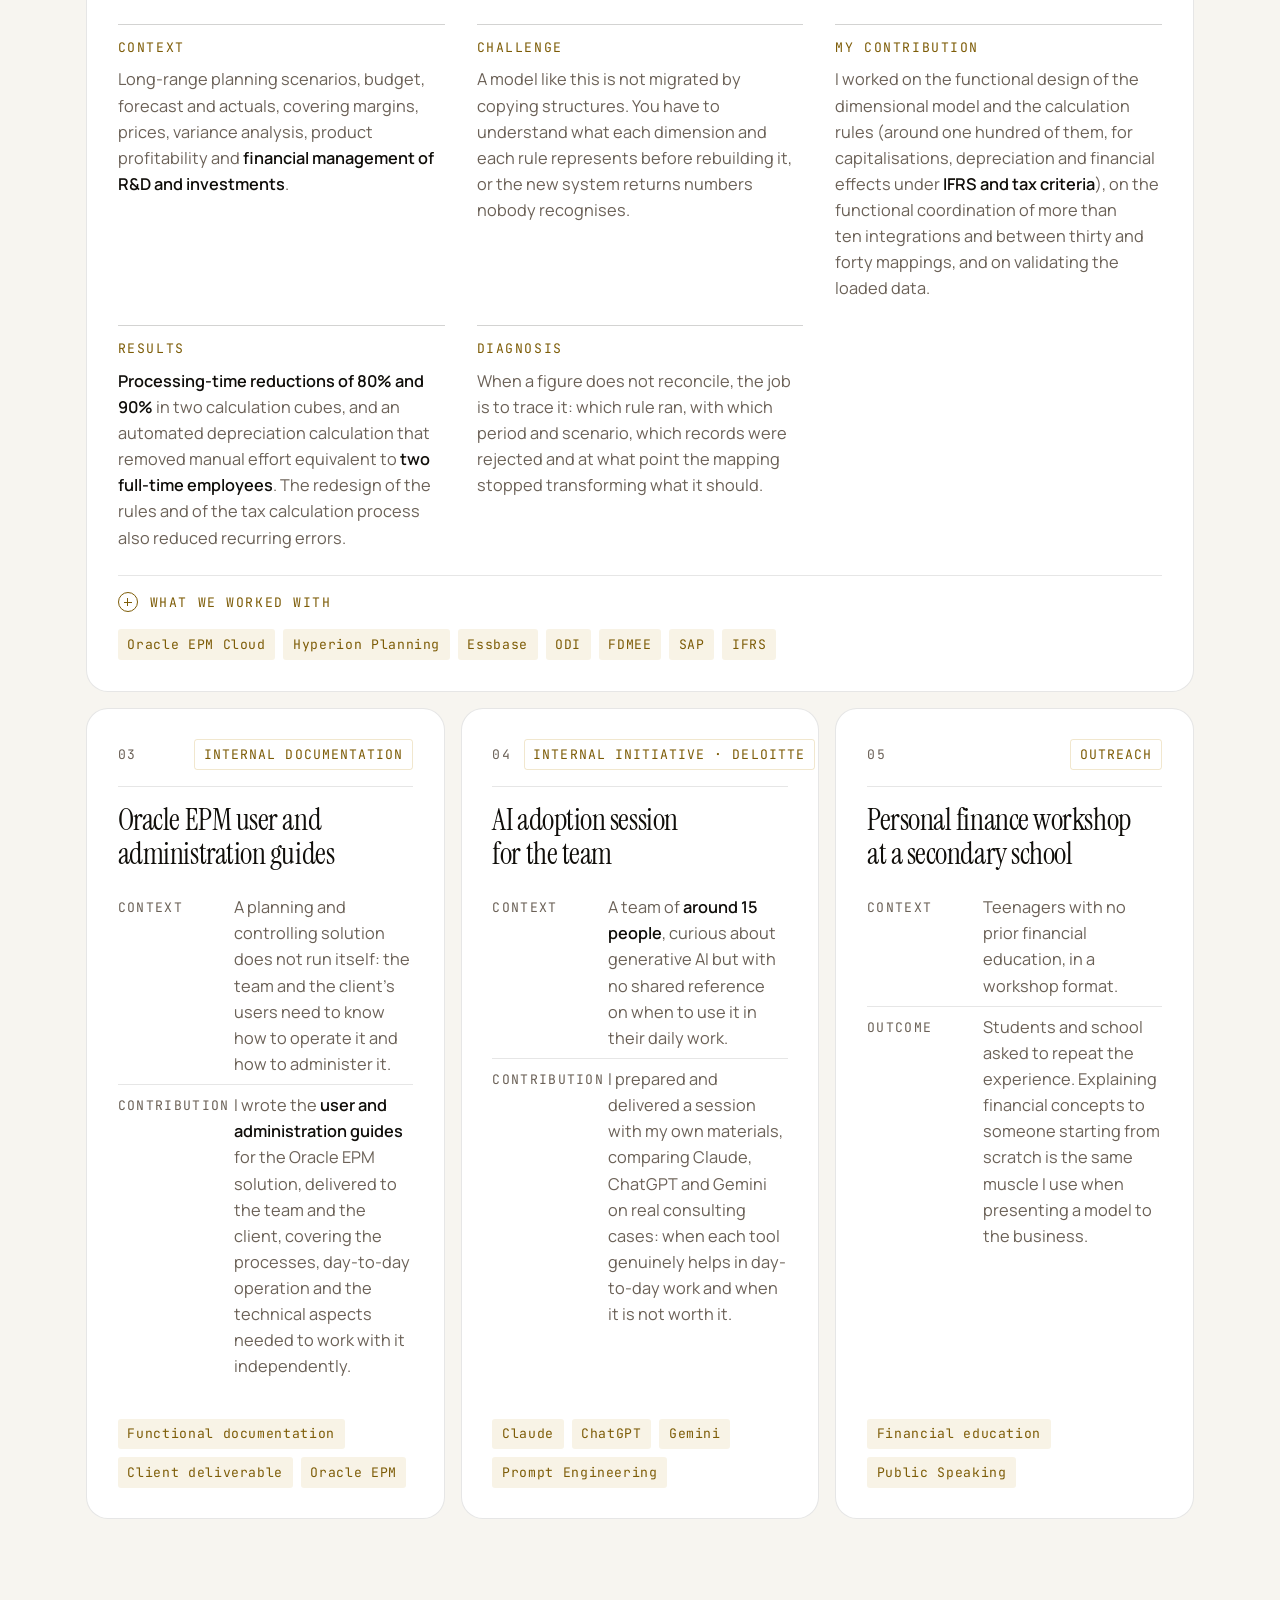
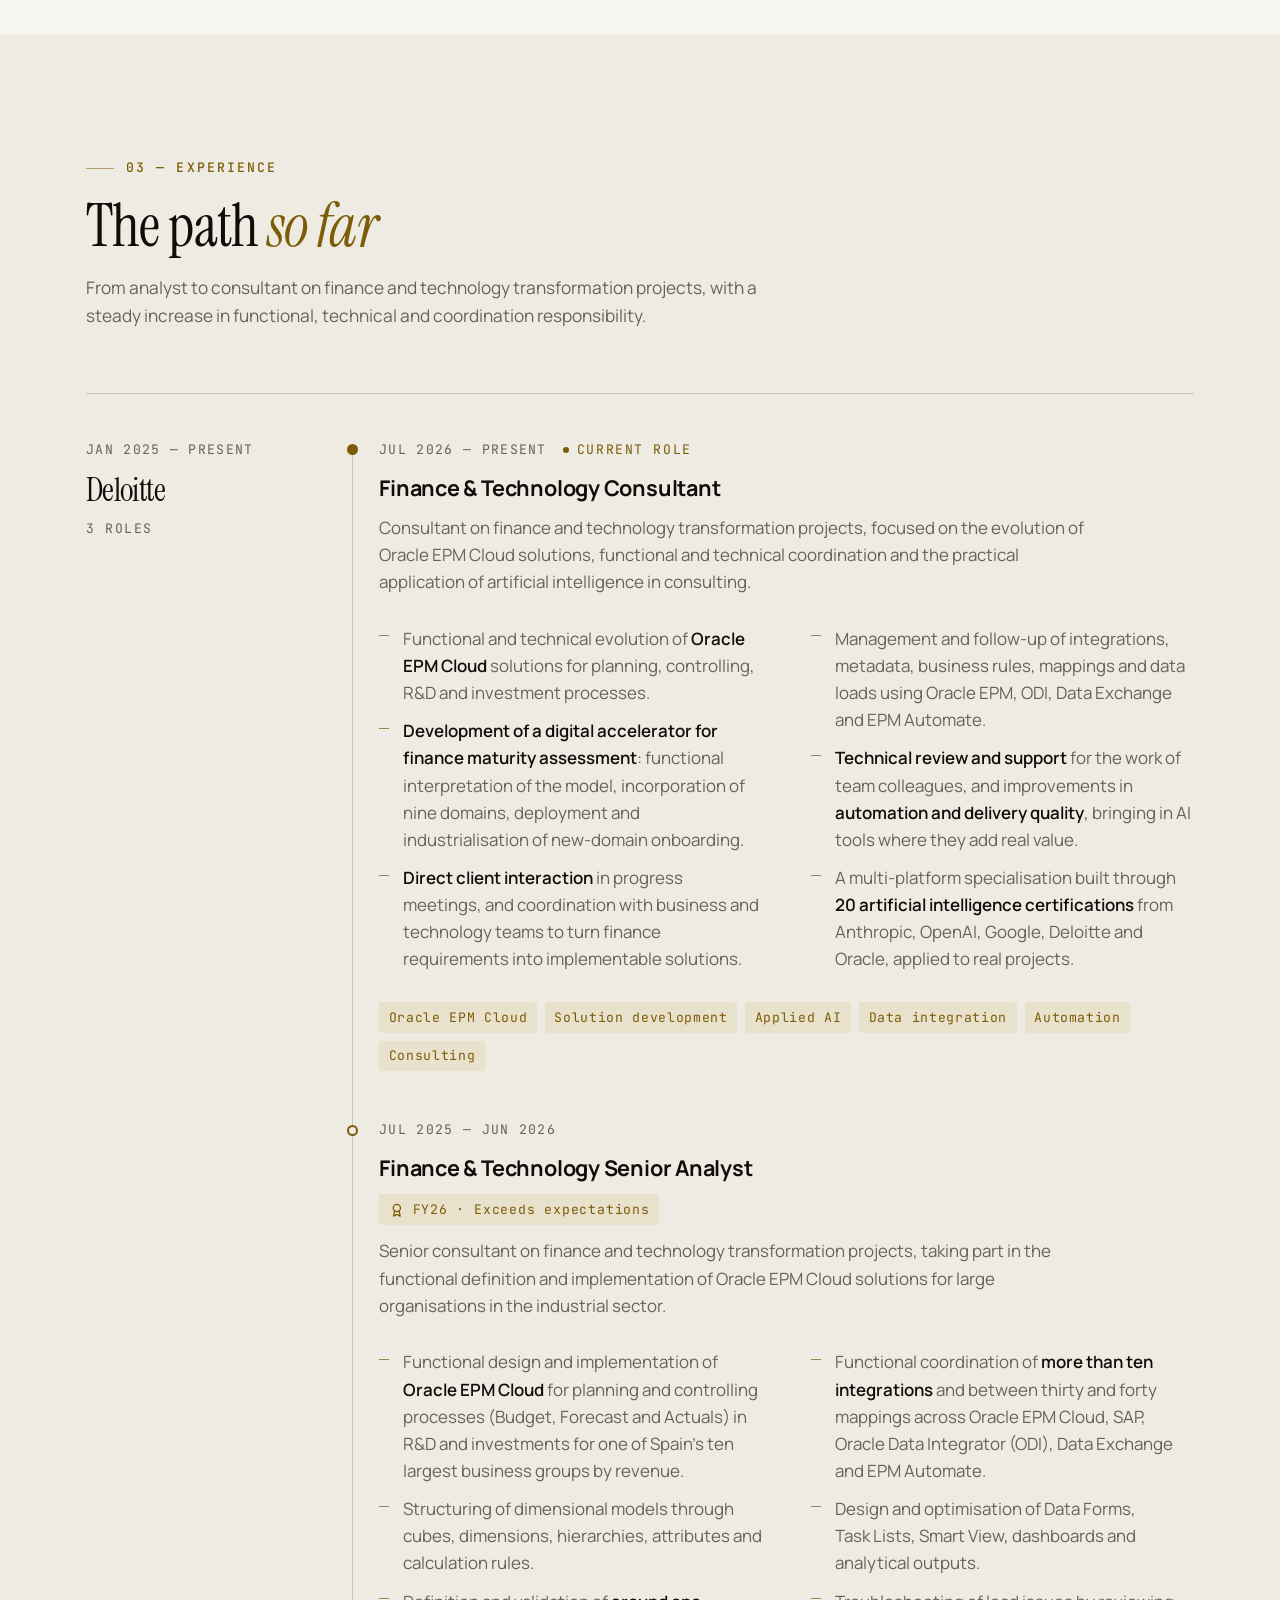
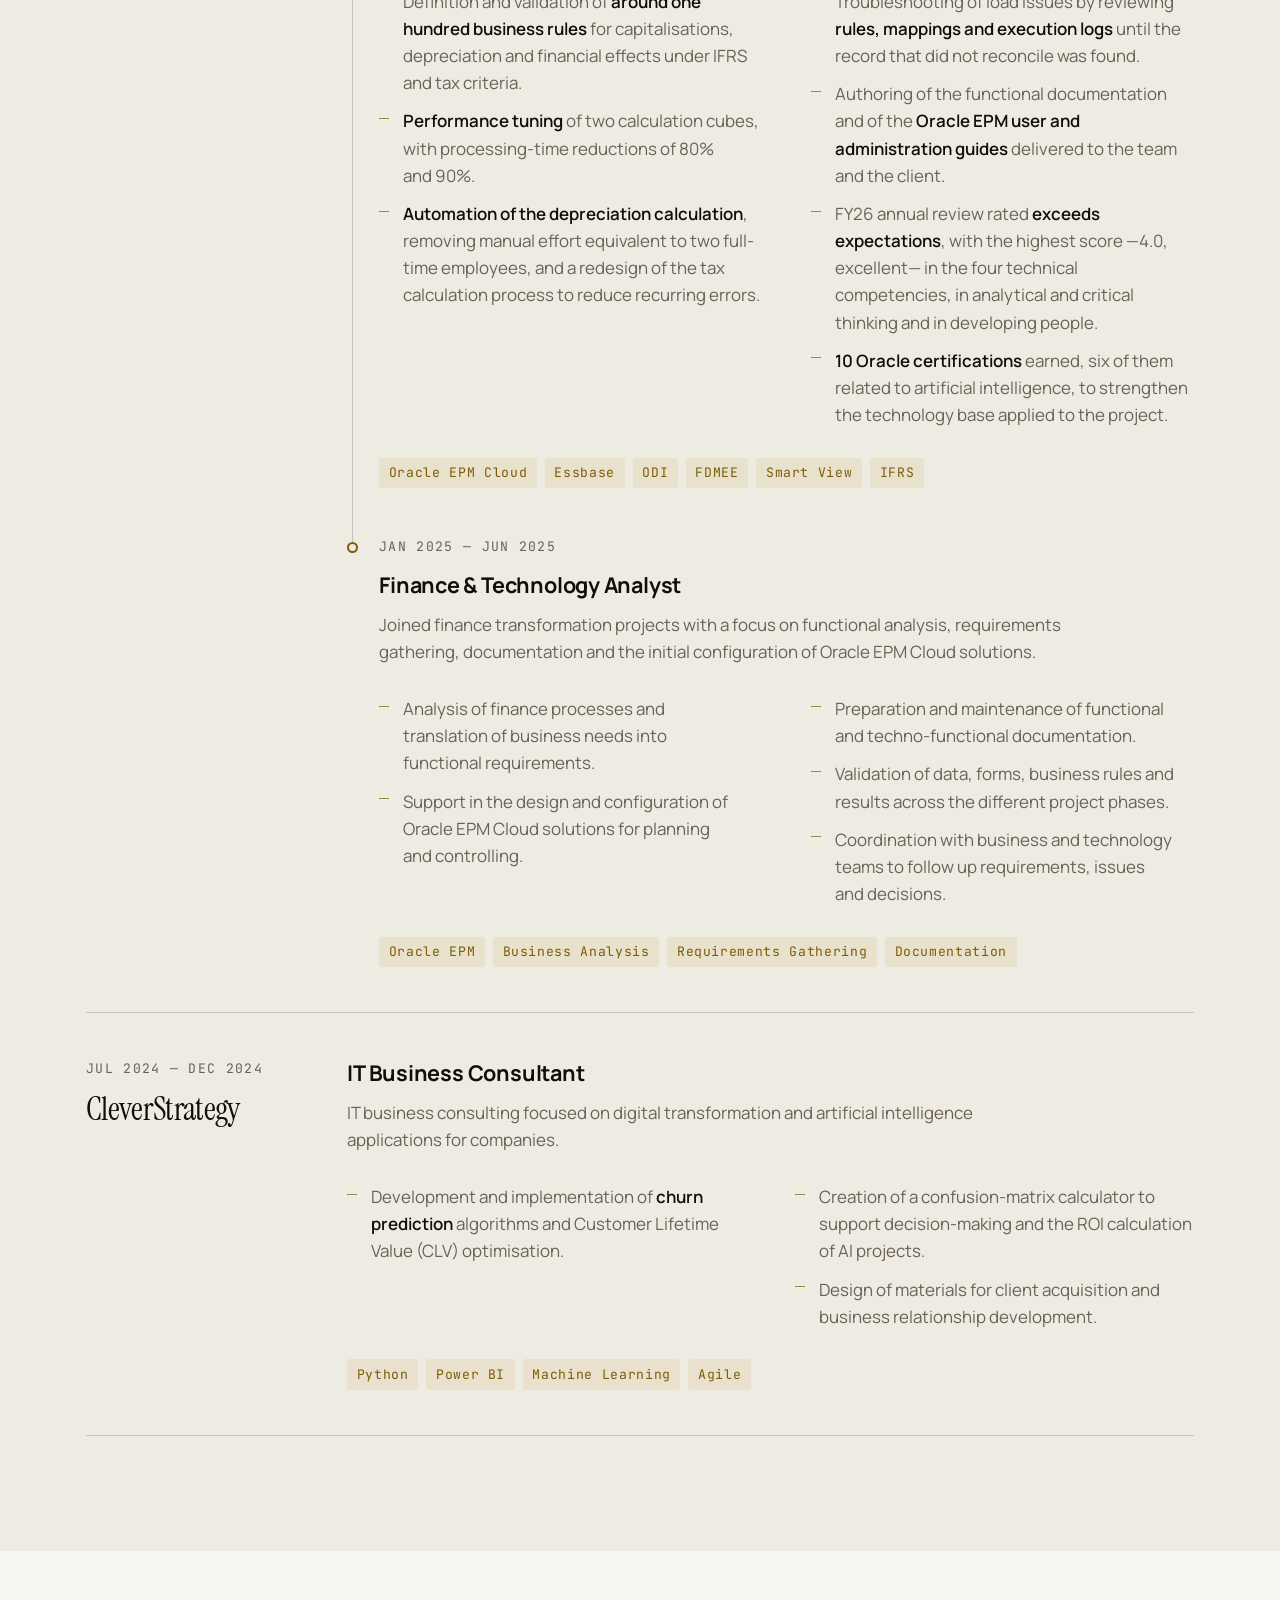
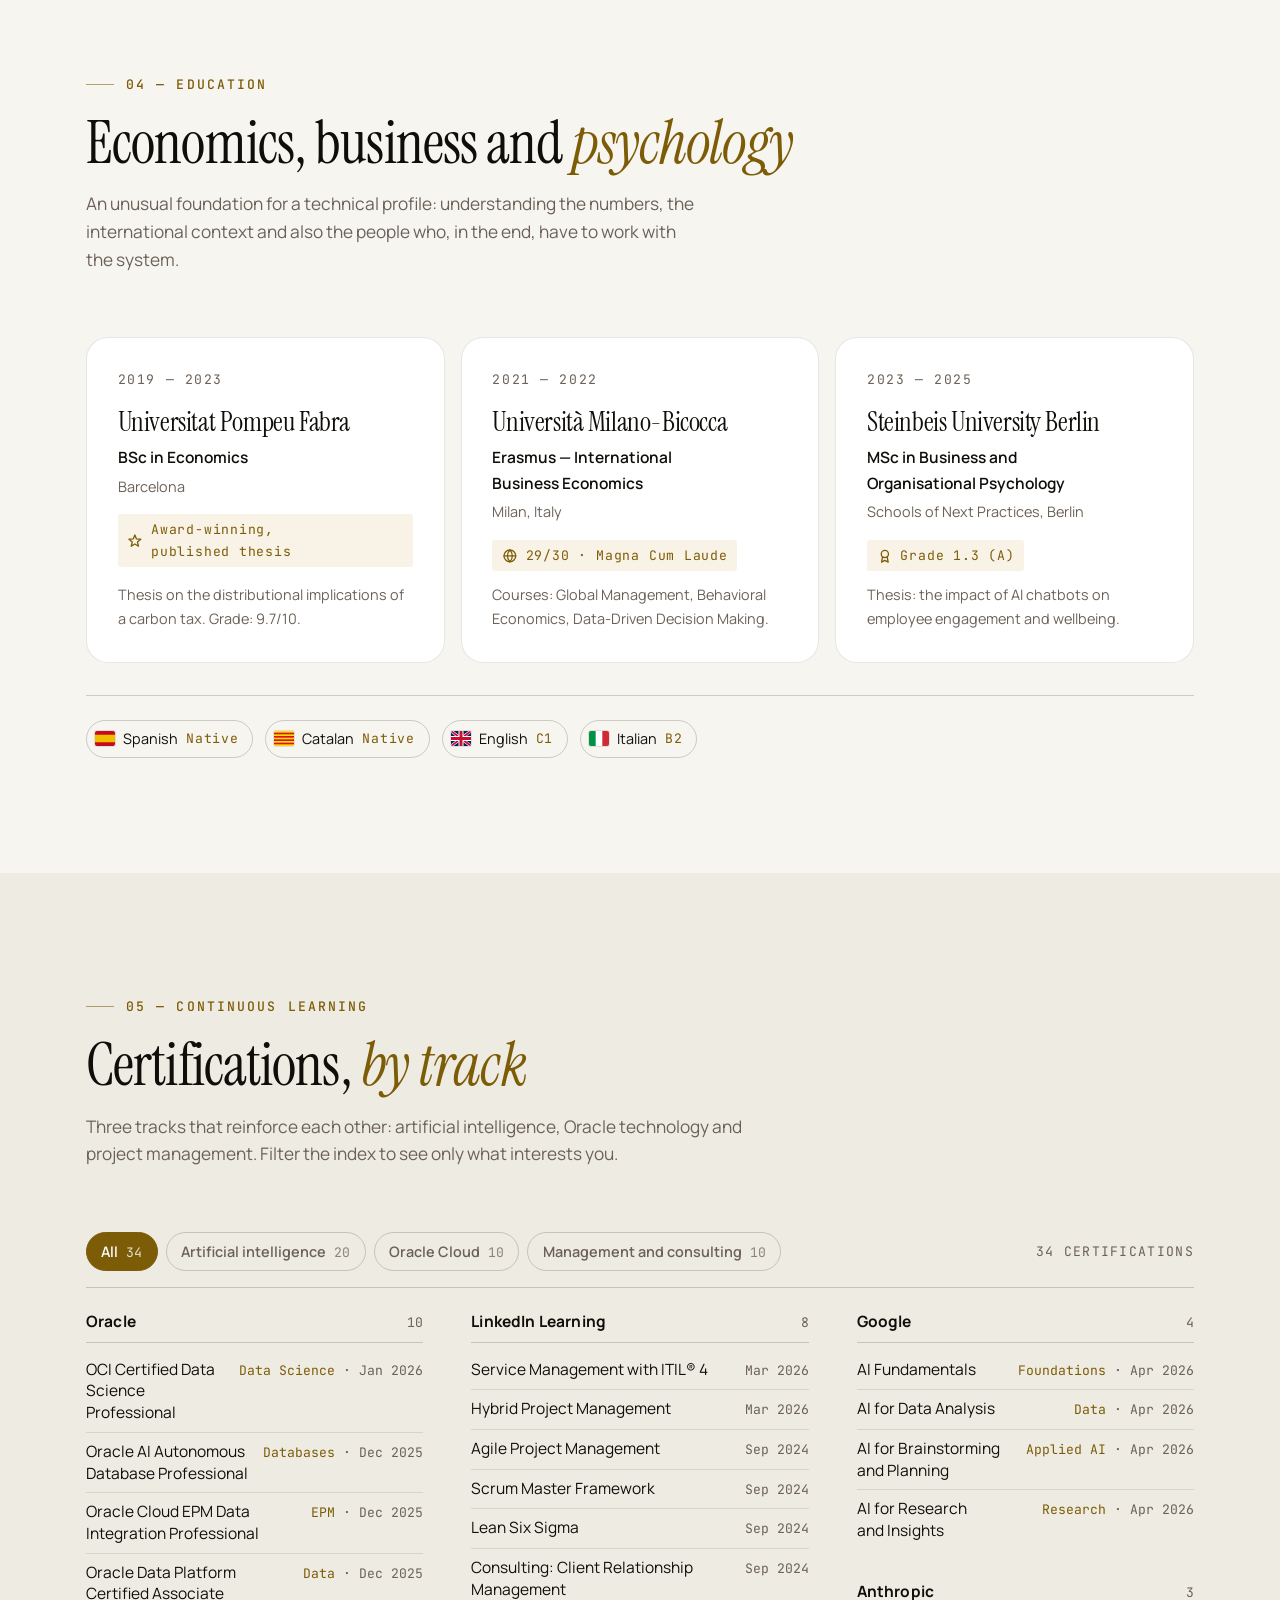
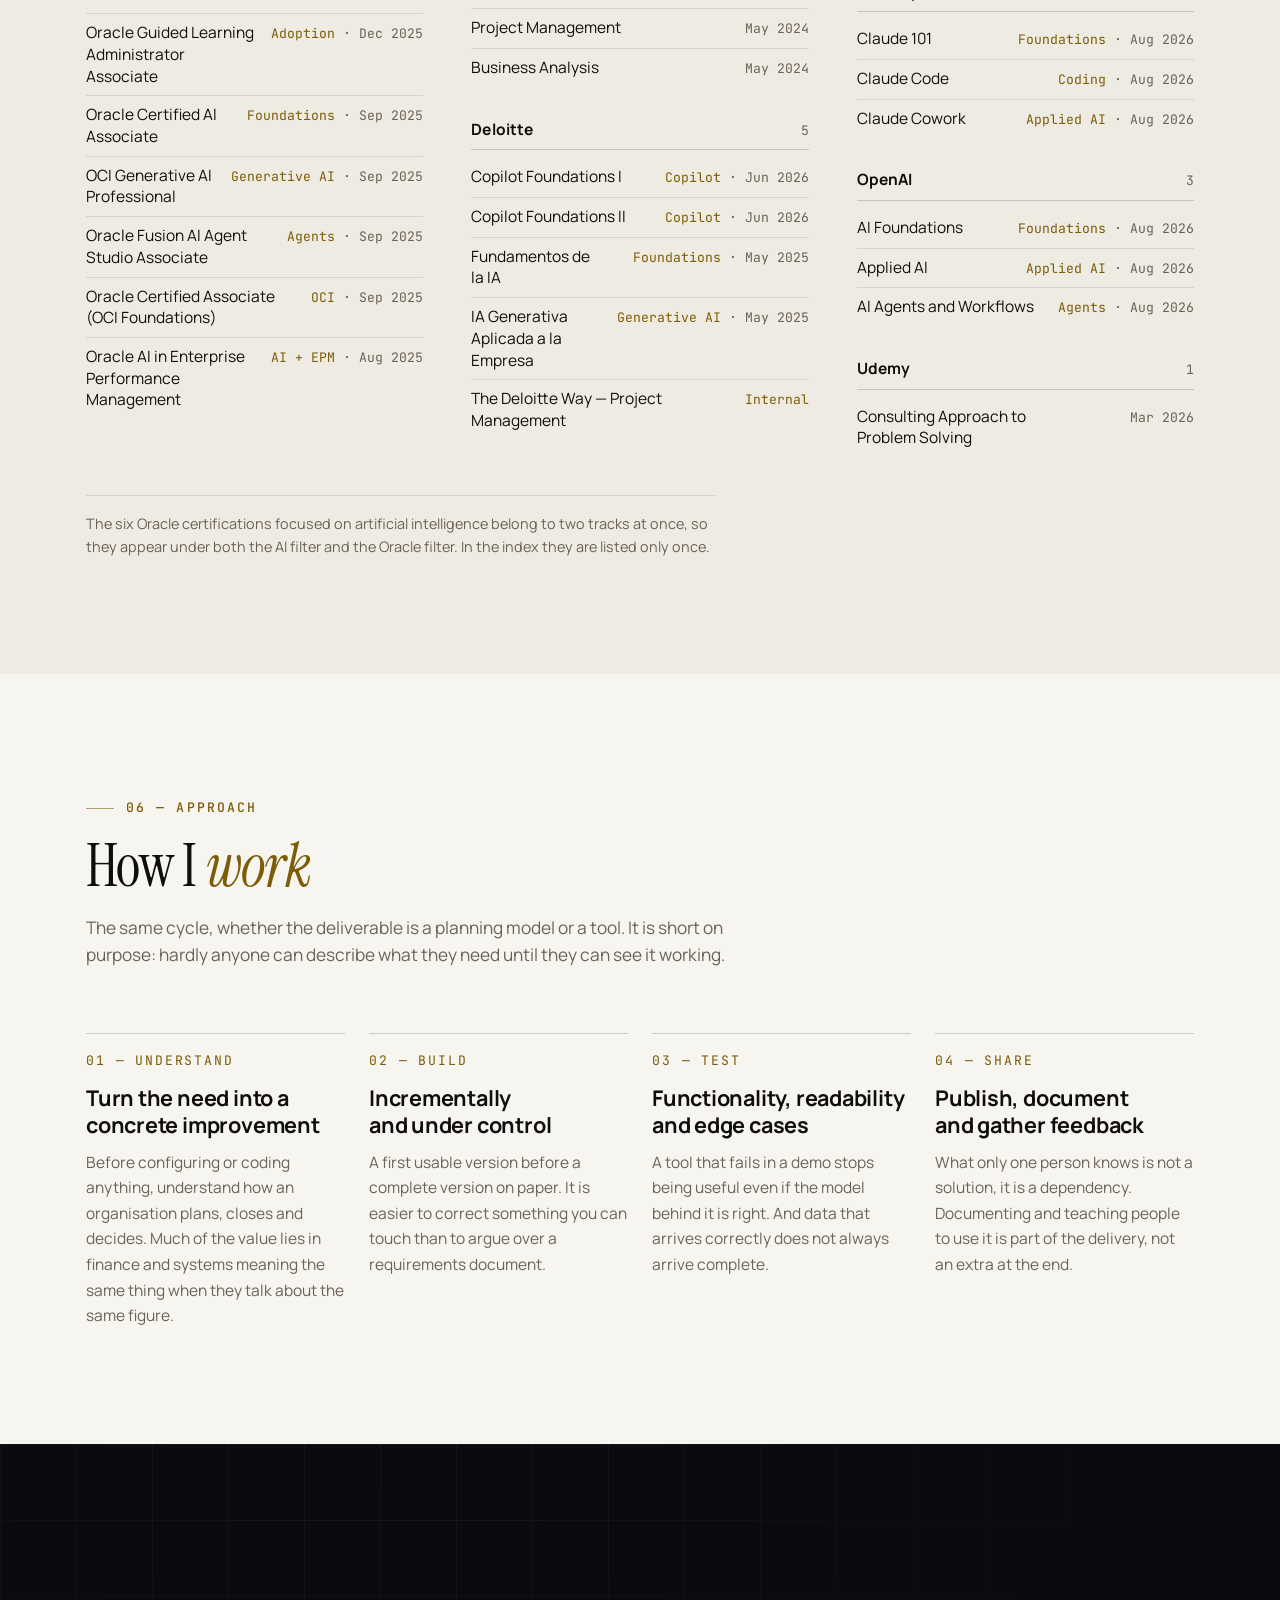
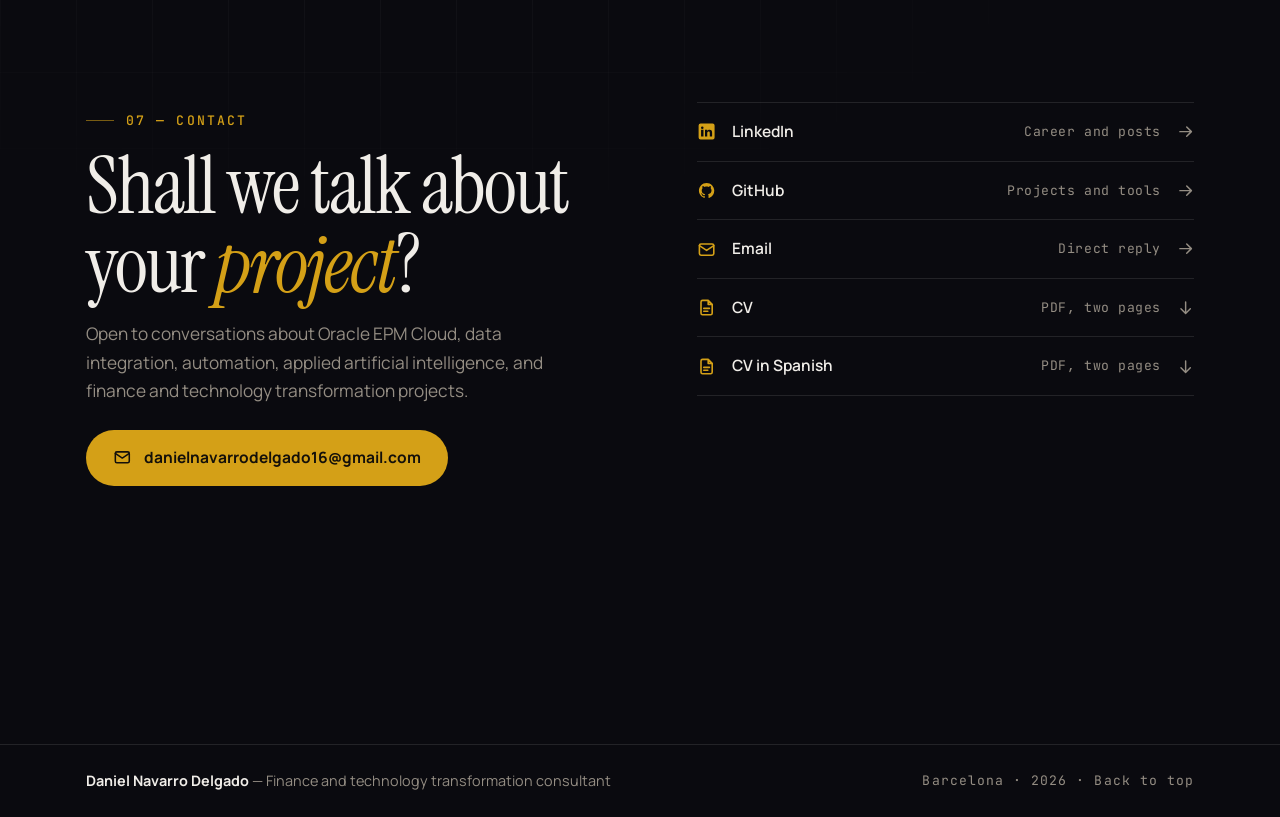
==== commit b7f11d13: "Add "El valle del dato", an explorable 3D world Two new pages, explora/ (Spanish) and en/explore/ (E" ====
--- a/en/index.html
+++ b/en/index.html
@@ -226,11 +226,17 @@
         <div class="hero-ctas">
           <a href="#projects" class="btn btn--solid">See my work <svg class="icon" aria-hidden="true" focusable="false"><use href="#i-arrow-down"/></svg></a>
           <a href="#contact" class="btn btn--ghost">Get in touch</a>
-          <a href="../cv/cv-daniel-navarro-delgado-en.pdf" class="hero-cv" download>
-            <span class="hero-cv-label">Download CV</span>
-            <span class="hero-cv-meta">PDF</span>
-            <svg class="icon" aria-hidden="true" focusable="false"><use href="#i-arrow-down"/></svg>
-          </a>
+          <span class="hero-links">
+            <a href="../cv/cv-daniel-navarro-delgado-en.pdf" class="hero-cv" download>
+              <span class="hero-cv-label">Download CV</span>
+              <span class="hero-cv-meta">PDF</span>
+              <svg class="icon" aria-hidden="true" focusable="false"><use href="#i-arrow-down"/></svg>
+            </a>
+            <a href="explore/" class="hero-cv hero-cv--go" data-folder>
+              <span class="hero-cv-label">Explore in 3D</span>
+              <svg class="icon" aria-hidden="true" focusable="false"><use href="#i-arrow-right"/></svg>
+            </a>
+          </span>
         </div>
 
         <ul class="hero-tags">
--- a/assets/site.css
+++ b/assets/site.css
@@ -787,6 +787,11 @@
 }
 .hero-cv .icon { font-size: 0.9em; transition: transform var(--dur-2) var(--ease); }
 .hero-cv:hover .icon { transform: translateY(2px); }
+/* El mundo 3D usa el mismo enlace de texto; su flecha avanza hacia la derecha.
+   Los dos enlaces van juntos: si no caben junto a los botones, bajan a la
+   vez a su propia línea en lugar de quedar uno suelto. */
+.hero-links { display: inline-flex; flex-wrap: wrap; column-gap: var(--s3); }
+.hero-cv--go:hover .icon { transform: translateX(2px); }
 
 .hero-tags { display: flex; flex-wrap: wrap; gap: var(--s2); }
 
